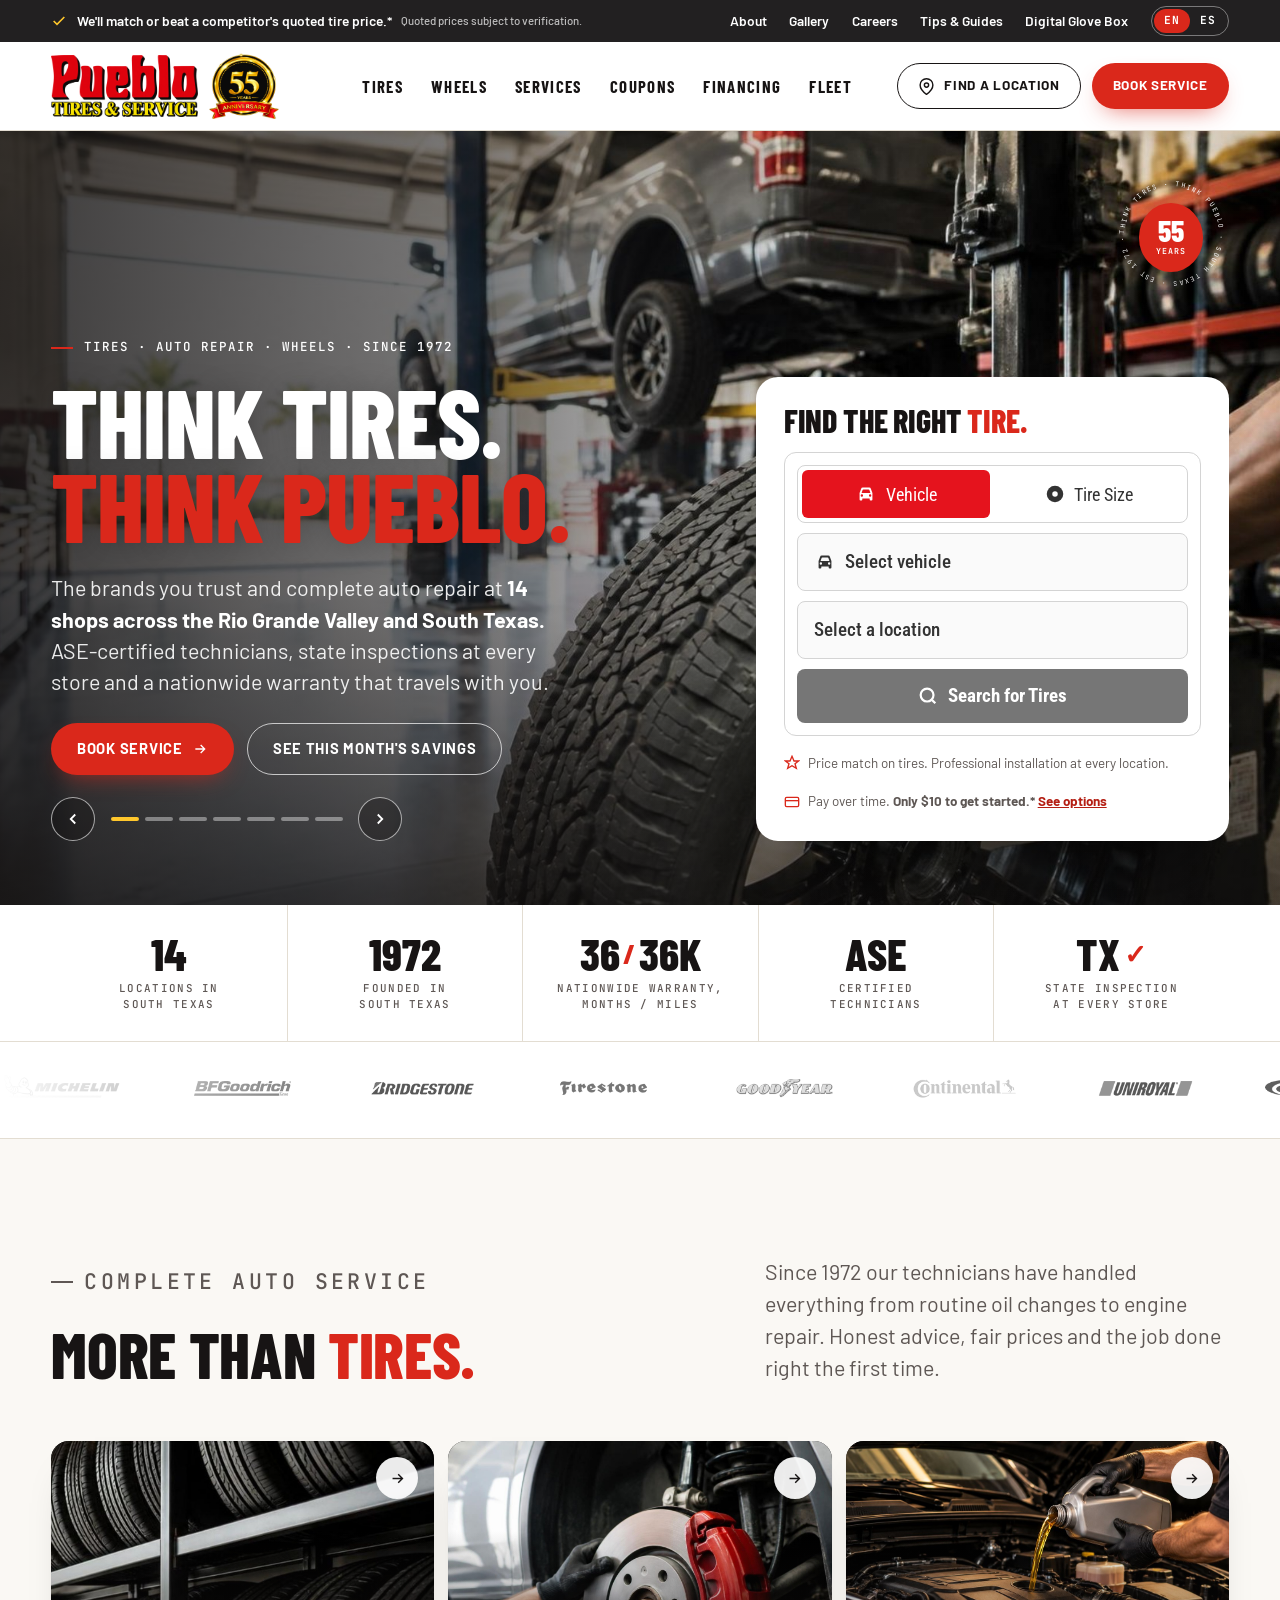
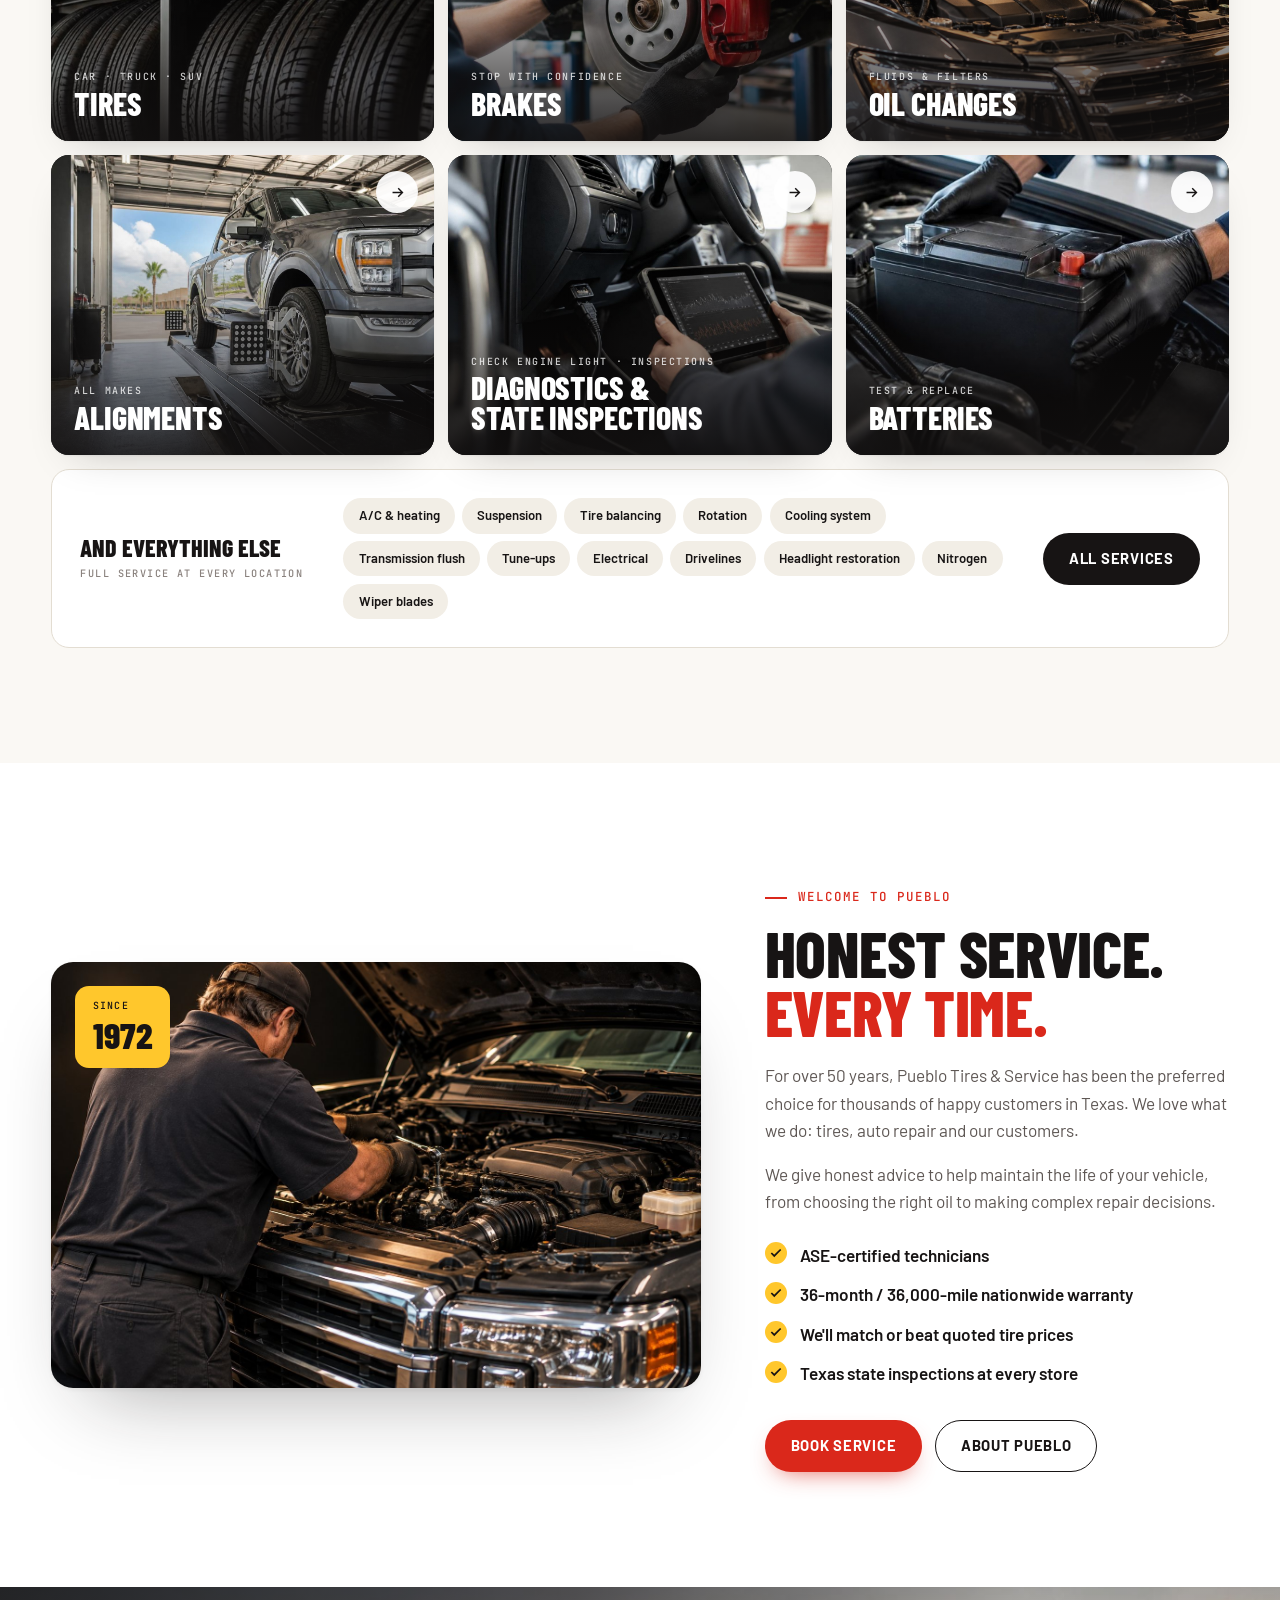
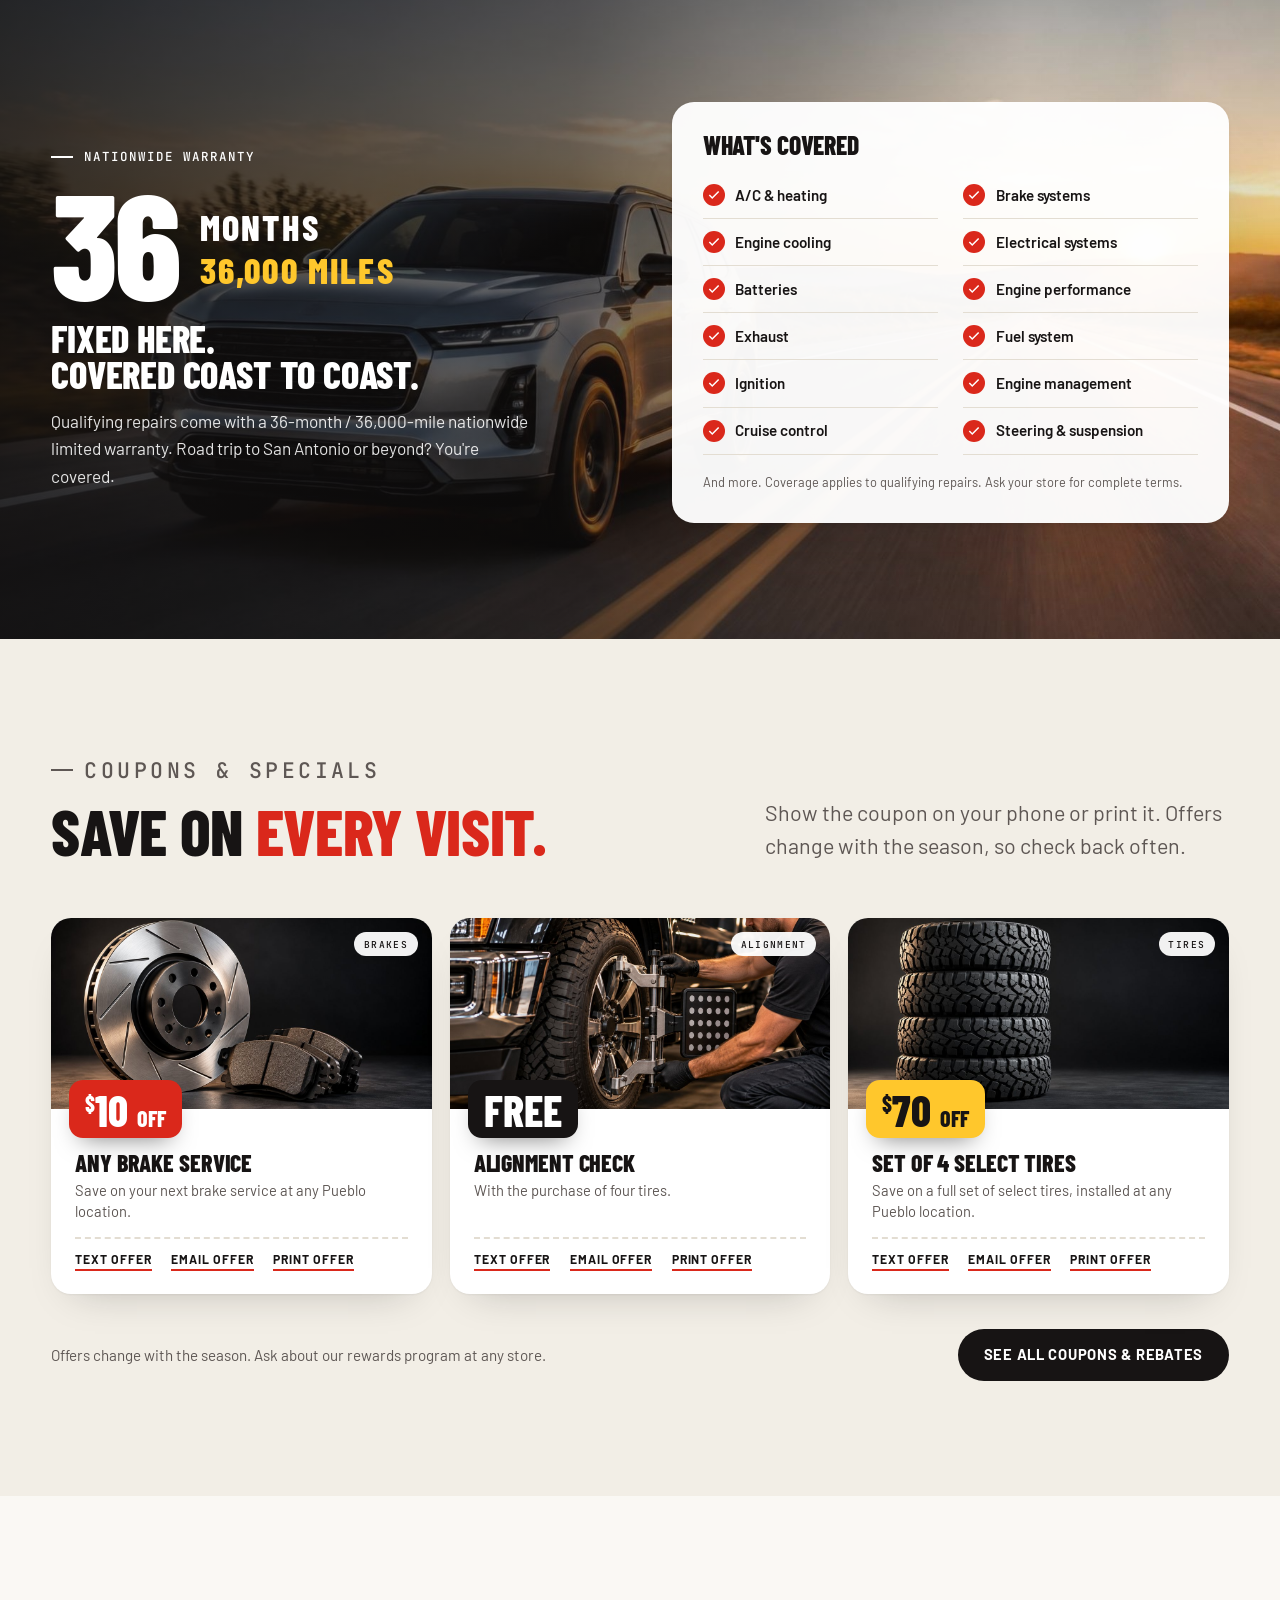
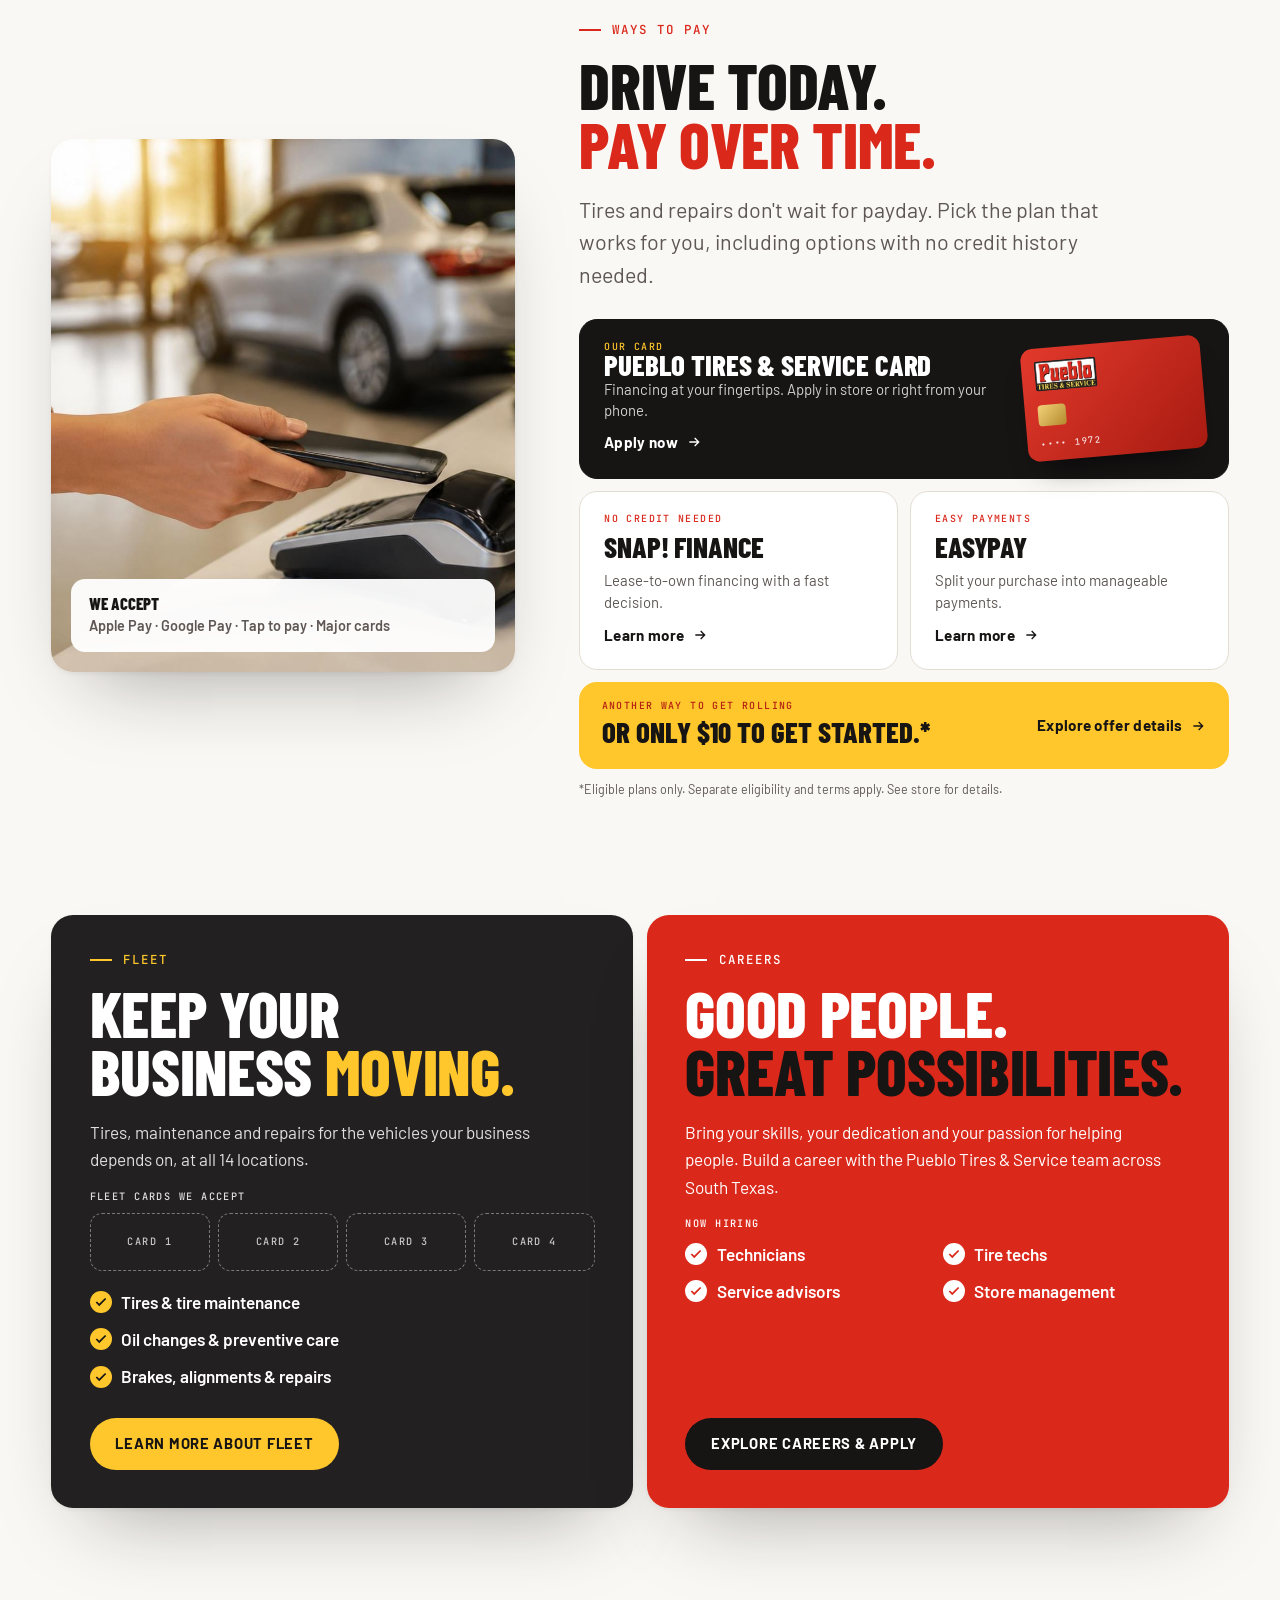
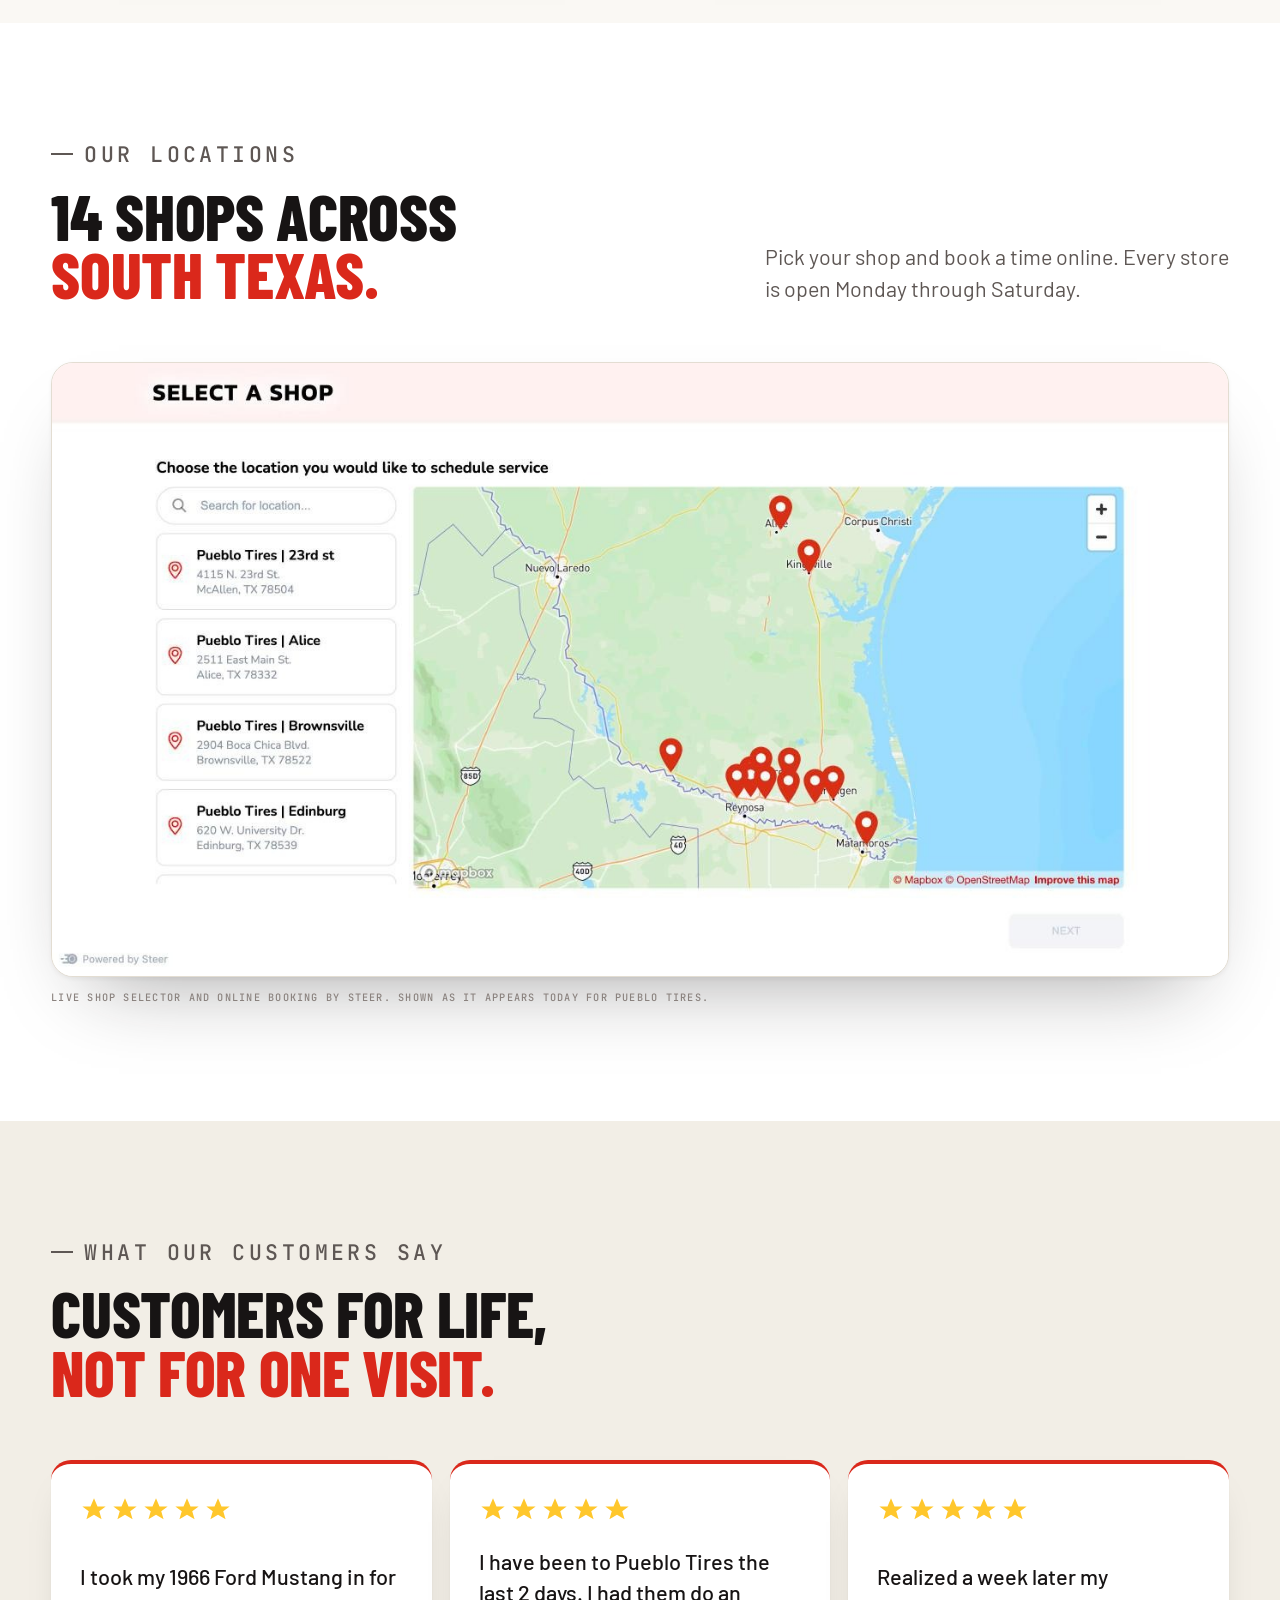
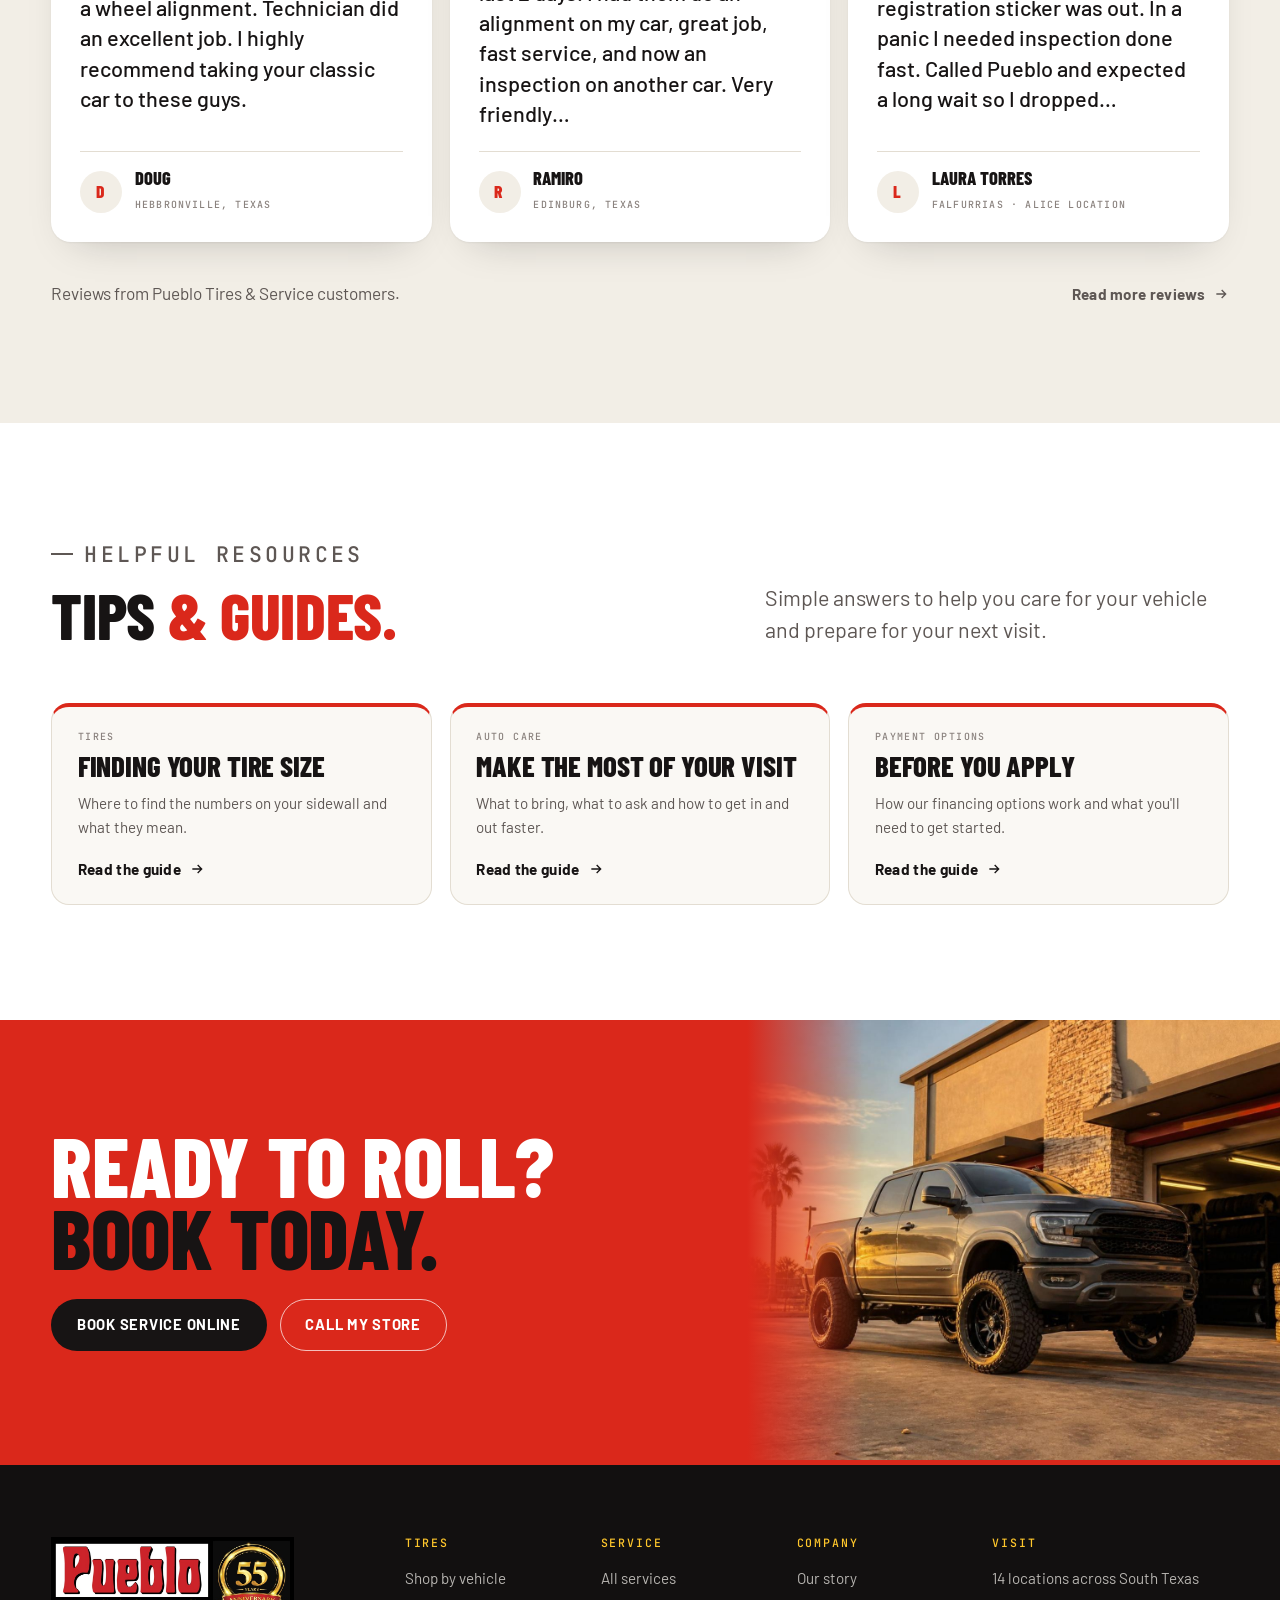
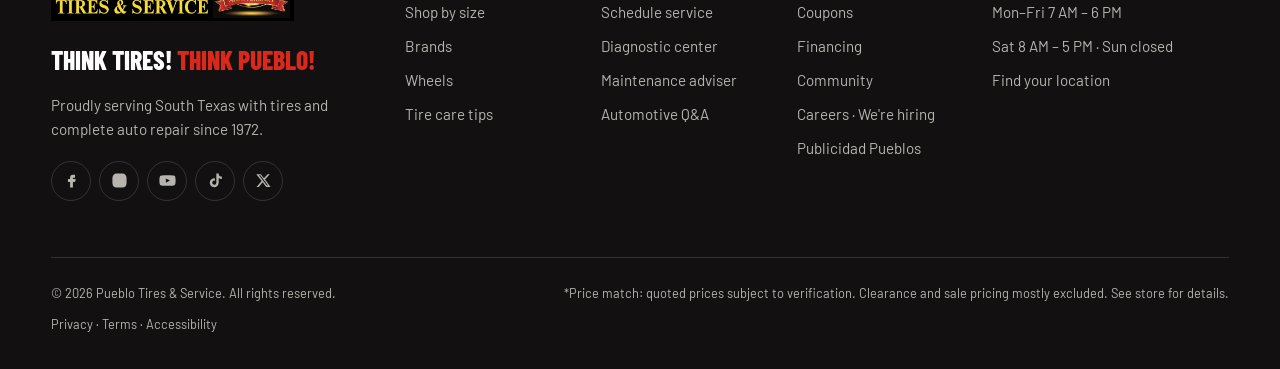
==== index.html @ 6bbcf7ca "Add Pueblo Tires homepage as index.html for GitHub Pages Co-Authored-By: Claude Sonnet 5.5 <noreply@" ====
<!doctype html>
<html lang="en">
<head>
<meta charset="utf-8">
<title>Pueblo Tires &amp; Service — Homepage Concept</title>
<meta name="viewport" content="width=device-width, initial-scale=1">
</head>
<body>


<link rel="preconnect" href="https://fonts.googleapis.com">
<link rel="stylesheet" href="https://fonts.googleapis.com/css2?family=Barlow:wght@400;500;600;700&amp;family=Barlow+Condensed:wght@500;600;700;800&amp;family=JetBrains+Mono:wght@400;500&amp;family=Roboto+Condensed:wght@400;700&amp;display=swap">
<style>
:root{
  --red:#DA281B;          
  --red-deep:#B41E13;
  --red-tint:#FCECEA;
  --yellow:#FFC72C;       
  --yellow-tint:#FFF6DA;
  --char:#222021;         
  --black:#121010;
  --page:#FAF8F4;         
  --sand:#F2EEE6;
  --sand-2:#E7E1D5;
  --paper:#FFFFFF;
  --ink:#171414;
  --ink-2:#5E5754;
  --ink-3:#8A827E;
  --rule:#E3DDD2;
  --rule-dark:rgba(255,255,255,.14);
  --on-dark:#F7F4EF;
  --on-dark-2:rgba(247,244,239,.72);
  --shadow:0 1px 2px rgba(23,20,20,.05),0 18px 40px -24px rgba(23,20,20,.28);
  --shadow-lg:0 2px 4px rgba(23,20,20,.05),0 40px 80px -40px rgba(23,20,20,.4);

  --f-display:"Barlow Condensed","Arial Narrow","Helvetica Neue",Arial,sans-serif;
  --f-body:"Barlow","Helvetica Neue",Arial,sans-serif;
  --f-mono:"JetBrains Mono",ui-monospace,"SF Mono",Menlo,monospace;

  --gutter:clamp(16px,4vw,56px);
  --max:1360px;
  --radius:18px;
  --s-1:clamp(.72rem,.7rem + .1vw,.78rem);
  --s0:clamp(1rem,.97rem + .15vw,1.075rem);
  --s1:clamp(1.12rem,1.04rem + .38vw,1.36rem);
  --s2:clamp(1.7rem,1.35rem + 1.3vw,2.6rem);
  --s3:clamp(2.4rem,1.6rem + 3vw,4.4rem);
  --s4:clamp(3rem,1.6rem + 5.6vw,7.4rem);
  --ease:cubic-bezier(.2,.7,.2,1);
  color-scheme:light;
}
*,*::before,*::after{box-sizing:border-box}
html{scroll-behavior:smooth;-webkit-text-size-adjust:100%}
body{margin:0;background:var(--page);color:var(--ink);font-family:var(--f-body);font-size:var(--s0);line-height:1.6;-webkit-font-smoothing:antialiased;overflow-x:hidden}
img{max-width:100%;display:block}
a{color:inherit}
button{font:inherit}
h1,h2,h3,h4{font-family:var(--f-display);font-weight:800;line-height:.92;letter-spacing:-.005em;text-transform:uppercase;margin:0;text-wrap:balance}
p{margin:0}
.wrap{max-width:var(--max);margin-inline:auto;padding-inline:var(--gutter)}
:focus-visible{outline:2px solid var(--red);outline-offset:3px}
.num{font-variant-numeric:tabular-nums lining-nums}
[hidden]{display:none!important}
.sr{position:absolute;width:1px;height:1px;overflow:hidden;clip:rect(0 0 0 0);white-space:nowrap}


.tag{font:500 var(--s-1)/1 var(--f-mono);letter-spacing:.16em;text-transform:uppercase;color:var(--red);display:inline-flex;align-items:center;gap:.7rem}
.tag::before{content:"";width:22px;height:2px;background:currentColor}
.on-dark .tag{color:#fff}


.btn{display:inline-flex;align-items:center;justify-content:center;gap:.6rem;min-height:52px;padding:0 1.55rem;border-radius:999px;font:700 .92rem/1 var(--f-body);letter-spacing:.05em;text-transform:uppercase;text-decoration:none;border:1.5px solid transparent;cursor:pointer;transition:background .2s,color .2s,border-color .2s,transform .2s var(--ease),box-shadow .2s}
.btn svg{width:16px;height:16px;flex:none;transition:transform .25s var(--ease)}
.btn:hover svg{transform:translateX(3px)}
.btn-red{background:var(--red);color:#fff;box-shadow:0 10px 24px -12px rgba(218,40,27,.8)}
.btn-red:hover{background:var(--red-deep)}
.btn-ink{background:var(--ink);color:#fff}
.btn-ink:hover{background:var(--red)}
.btn-white{background:#fff;color:var(--ink)}
.btn-white:hover{background:var(--yellow)}
.btn-ghost{border-color:rgba(255,255,255,.7);color:#fff}
.btn-ghost:hover{background:#fff;color:var(--ink)}
.btn-line{border-color:var(--ink);color:var(--ink)}
.btn-line:hover{background:var(--ink);color:#fff}
.btn-yellow{background:var(--yellow);color:var(--ink)}
.btn-yellow:hover{background:var(--ink);color:#fff}
.arrow{font-weight:700;text-decoration:none;display:inline-flex;gap:.5rem;align-items:center;font-size:.95rem;letter-spacing:.02em}
.arrow svg{width:16px;height:16px;transition:transform .25s var(--ease)}
.arrow:hover svg{transform:translateX(4px)}


.concept{background:var(--black);color:rgba(255,255,255,.6);font:500 .66rem/1.3 var(--f-mono);letter-spacing:.14em;text-transform:uppercase;text-align:center;padding:.5rem 1rem}


.util{background:var(--char);color:#fff;font-size:.86rem}
.util .wrap{display:flex;align-items:center;gap:1.5rem;min-height:42px}
.util .promise{display:flex;align-items:center;gap:.6rem;font-weight:600}
.util .promise svg{width:16px;height:16px;flex:none;color:var(--yellow)}
.util .promise small{opacity:.7;font-weight:500}
.util .right{margin-left:auto;display:flex;align-items:center;gap:1.4rem}
.util a{text-decoration:none;font-weight:600}
.util a:hover{color:var(--yellow)}
.lang{display:inline-flex;border:1px solid rgba(255,255,255,.4);border-radius:999px;padding:2px}
.lang button{background:none;border:0;color:#fff;font:700 .7rem/1 var(--f-mono);letter-spacing:.1em;padding:.4rem .62rem;border-radius:999px;cursor:pointer}
.lang button[aria-pressed="true"]{background:var(--red);color:#fff}


.hdr{position:sticky;top:0;z-index:40;background:rgba(255,255,255,.94);backdrop-filter:saturate(1.6) blur(14px);-webkit-backdrop-filter:saturate(1.6) blur(14px);border-bottom:1px solid var(--rule)}
.hdr .wrap{display:flex;align-items:center;gap:2rem;height:88px}
.hdr .logo{display:block;flex:none}
.hdr .logo img{height:60px;width:auto}
.nav{display:flex;gap:.15rem;margin-left:auto;align-items:center}
.nav>a,.dd>a{display:block;text-decoration:none;font:700 1.05rem/1 var(--f-display);letter-spacing:.08em;text-transform:uppercase;padding:.85rem .8rem;color:var(--ink);border-radius:8px}
.nav>a:hover,.dd>a:hover{color:var(--red)}
.dd{position:relative}
.dd-menu{position:absolute;top:100%;left:0;padding-top:.6rem;display:none;min-width:16rem;z-index:5}
.dd-menu::before{content:"";position:absolute;inset:.6rem 0 0;background:#fff;border:1px solid var(--rule);border-radius:14px;box-shadow:var(--shadow-lg)}
.dd:hover .dd-menu,.dd:focus-within .dd-menu{display:grid}
.dd-menu a{position:relative;text-decoration:none;padding:.7rem 1.1rem;font-size:.95rem;color:var(--ink-2)}
.dd-menu a:first-child{margin-top:.5rem}.dd-menu a:last-child{margin-bottom:.5rem}
.dd-menu a:hover{color:var(--red);background:var(--sand)}
.hdr-cta{display:flex;align-items:center;gap:.7rem}
.hdr-cta .btn{min-height:46px;padding:0 1.25rem;font-size:.84rem}
.menu-btn{display:none;background:none;border:0;color:var(--ink);padding:.5rem;cursor:pointer}
.menu-btn svg{width:28px;height:28px}
.drawer{display:none}


footer.site{background:var(--black);color:var(--on-dark-2);font-size:.95rem;border-top:5px solid var(--red)}
footer.site .top{display:grid;grid-template-columns:4fr 2fr 2fr 2fr 3fr;gap:2.4rem;padding-block:4.5rem 3.5rem}
footer.site .brand img{height:84px;width:auto}
footer.site .brand p{margin-top:1.3rem;max-width:32ch}
footer.site .brand .slogan{font:800 1.6rem/1 var(--f-display);text-transform:uppercase;color:#fff;margin-top:1.6rem;max-width:none}
footer.site .brand .slogan span{color:var(--red)}
footer.site h4{margin:0 0 1.1rem;font:500 .72rem/1 var(--f-mono);letter-spacing:.16em;text-transform:uppercase;color:var(--yellow)}
footer.site ul{list-style:none;margin:0;padding:0;display:grid;gap:.6rem}
footer.site a{text-decoration:none}
footer.site a:hover{color:#fff}
footer.site .social{display:flex;flex-wrap:wrap;gap:.5rem;margin-top:1.2rem}
footer.site .social a{width:40px;height:40px;border-radius:50%;display:grid;place-items:center;border:1px solid var(--rule-dark)}
footer.site .social a:hover{background:var(--red);border-color:var(--red)}
footer.site .social svg{width:17px;height:17px;fill:currentColor}
footer.site .legal{border-top:1px solid var(--rule-dark);padding-block:1.6rem 2.2rem;display:flex;flex-wrap:wrap;gap:.6rem 2rem;justify-content:space-between;font-size:.8rem}


.mbar{display:none}

@media (max-width:1180px){
  .nav,.hdr-cta .hide-md{display:none}
  .menu-btn{display:block}
  .hdr-cta{margin-left:auto}
  .drawer{position:fixed;inset:0;background:#fff;color:var(--ink);z-index:60;padding:16px var(--gutter) 28px;flex-direction:column;gap:1.4rem;overflow-y:auto}
  .drawer.open{display:flex}
  .drawer .bar{display:flex;justify-content:space-between;align-items:center;min-height:64px}
  .drawer .bar img{height:50px;width:auto}
  .drawer nav{display:grid;gap:.2rem}
  .drawer nav a{font:800 2.1rem/1.15 var(--f-display);text-transform:uppercase;text-decoration:none;padding:.3rem 0;border-bottom:1px solid var(--rule)}
  .drawer .acts{display:grid;gap:.7rem;margin-top:auto}
  footer.site .top{grid-template-columns:1fr 1fr 1fr}
  footer.site .brand{grid-column:1/-1}
}
@media (max-width:760px){
  .util .promise small,.util .hide-sm{display:none}
  .util .wrap{gap:.8rem;font-size:.8rem}
  .hdr .wrap{height:72px;gap:1rem}
  .hdr .logo img{height:48px}
  .hdr-cta .btn{display:none}
  footer.site .top{grid-template-columns:1fr 1fr;gap:2rem}
  footer.site{padding-bottom:80px}
  .mbar{display:grid;grid-template-columns:repeat(3,1fr);position:fixed;left:0;right:0;bottom:0;z-index:50;background:rgba(255,255,255,.96);backdrop-filter:blur(12px);-webkit-backdrop-filter:blur(12px);border-top:1px solid var(--rule);padding:8px 10px calc(8px + env(safe-area-inset-bottom));gap:8px;box-shadow:0 -10px 30px -20px rgba(0,0,0,.4)}
  .mbar a{display:grid;justify-items:center;gap:3px;text-decoration:none;font:700 .72rem/1 var(--f-body);letter-spacing:.06em;text-transform:uppercase;padding:9px 4px;border-radius:12px;color:var(--ink)}
  .mbar a svg{width:20px;height:20px}
  .mbar a.primary{background:var(--red);color:#fff}
}
@media (prefers-reduced-motion:reduce){*{animation:none!important;transition:none!important;scroll-behavior:auto!important}}
.ph{display:block;width:100%;height:100%;object-fit:cover}


.h-hero{position:relative;isolation:isolate;overflow:hidden;background:var(--char);color:#fff}
.h-hero>.ph{position:absolute;inset:0;z-index:-2;object-position:60% 50%;animation:settle 2.6s var(--ease) both}
@keyframes settle{from{transform:scale(1.06)}to{transform:scale(1)}}
.h-hero::before{content:"";position:absolute;inset:0;z-index:-1;background:linear-gradient(90deg,rgba(18,16,16,.82) 0%,rgba(18,16,16,.55) 38%,rgba(18,16,16,.05) 68%),linear-gradient(0deg,rgba(18,16,16,.55) 0%,rgba(18,16,16,0) 40%)}
.h-hero .wrap{display:grid;grid-template-columns:minmax(0,1.15fr) minmax(0,.85fr);gap:clamp(32px,5vw,80px);align-items:end;padding-block:clamp(88px,10vw,150px) clamp(48px,5vw,72px);min-height:min(86vh,820px)}
.h-hero .copy{display:grid;gap:1.6rem;align-content:end}
.h-hero h1{font-size:var(--s4);line-height:.86;letter-spacing:-.01em;text-shadow:0 2px 30px rgba(0,0,0,.25)}
.h-hero h1 .r{color:var(--red);display:block}
.h-hero .lede{max-width:44ch;font-size:var(--s1);line-height:1.45;color:rgba(255,255,255,.9)}
.h-hero .lede b{color:#fff;font-weight:700}
.h-hero .ctas{display:flex;flex-wrap:wrap;gap:.8rem}
.h-hero .tag{color:#fff}
.h-hero .tag::before{background:var(--red)}


.seal{position:absolute;right:var(--gutter);top:clamp(24px,3.5vw,48px);width:clamp(104px,9vw,140px);aspect-ratio:1;z-index:1}
.seal svg{width:100%;height:100%;animation:spin 40s linear infinite}
@keyframes spin{to{transform:rotate(360deg)}}
.seal .core{position:absolute;inset:22%;border-radius:50%;background:var(--red);display:grid;place-items:center;text-align:center;color:#fff;box-shadow:0 10px 30px -8px rgba(0,0,0,.5)}
.seal .core b{font:800 clamp(1.7rem,2.3vw,2.3rem)/.8 var(--f-display);display:block}
.seal .core small{font:600 .52rem/1 var(--f-mono);letter-spacing:.14em;text-transform:uppercase;display:block;margin-top:.3rem}


.finder{background:#fff;color:var(--ink);border-radius:22px;padding:clamp(20px,2.2vw,30px);display:grid;gap:1.05rem;box-shadow:0 40px 80px -30px rgba(0,0,0,.55)}
.finder h2{font-size:clamp(1.6rem,1.2rem + 1vw,2.2rem);line-height:.95}
.finder h2 span{color:var(--red)}
.tabs{display:grid;grid-template-columns:1fr 1fr;background:var(--sand);border-radius:999px;padding:4px}
.tabs button{background:none;border:0;color:var(--ink-2);font:700 .78rem/1 var(--f-body);letter-spacing:.06em;text-transform:uppercase;padding:.8rem .5rem;border-radius:999px;cursor:pointer}
.tabs button[aria-selected="true"]{background:var(--ink);color:#fff}
.fgrid{display:grid;grid-template-columns:1fr 1fr;gap:.6rem}
.fgrid.three{grid-template-columns:1fr 1fr 1fr}
.sel{display:grid;gap:.35rem;min-width:0}
.sel span{font:500 .62rem/1 var(--f-mono);letter-spacing:.14em;text-transform:uppercase;color:var(--ink-3)}
.sel select,.sel input{appearance:none;-webkit-appearance:none;width:100%;min-width:0;height:50px;border-radius:12px;border:1.5px solid var(--rule);background:#fff url("data:image/svg+xml,%3Csvg xmlns='http://www.w3.org/2000/svg' viewBox='0 0 12 8'%3E%3Cpath d='M1 1l5 5 5-5' fill='none' stroke='%23171414' stroke-opacity='.6' stroke-width='1.6'/%3E%3C/svg%3E") right 14px center/11px no-repeat;color:var(--ink);font:500 1rem var(--f-body);padding:0 34px 0 14px}
.sel input{background-image:none;padding-right:14px}
.sel select:focus,.sel input:focus{outline:none;border-color:var(--red)}
.sel select:disabled{opacity:.5;background-color:var(--sand)}
.finder .go{width:100%}
.finder .note{font-size:.84rem;color:var(--ink-2);display:flex;gap:.5rem;align-items:flex-start}
.finder .note svg{width:16px;height:16px;flex:none;margin-top:.15rem;color:var(--red)}
.finder .out{border-left:3px solid var(--red);padding:.55rem .9rem;font-size:.9rem;background:var(--red-tint);border-radius:0 8px 8px 0}
.sizehint{font:500 .78rem/1.4 var(--f-mono);color:var(--ink-2)}
.sizehint b{color:var(--ink)}


.proof{background:#fff;border-bottom:1px solid var(--rule)}
.proof dl{margin:0;display:grid;grid-template-columns:repeat(5,1fr)}
.proof dl>div{padding:1.8rem 1.4rem;border-left:1px solid var(--rule);display:grid;gap:.45rem;align-content:start;min-width:0}
.proof dl>div:first-child{border-left:0;padding-left:0}
.proof dd{order:1;margin:0;font:800 clamp(2rem,1.5rem + 1.6vw,3.1rem)/.9 var(--f-display);text-transform:uppercase;color:var(--ink)}
.proof dd small{font-size:.5em;color:var(--red);margin-left:.15em;vertical-align:.55em}
.proof dt{order:2;font:500 .68rem/1.45 var(--f-mono);letter-spacing:.12em;text-transform:uppercase;color:var(--ink-2)}


.brands{background:#fff;padding-block:1.8rem;overflow:hidden;position:relative;border-bottom:1px solid var(--rule)}
.brands::before,.brands::after{content:"";position:absolute;top:0;bottom:0;width:120px;z-index:1;pointer-events:none}
.brands::before{left:0;background:linear-gradient(90deg,#fff,rgba(255,255,255,0))}
.brands::after{right:0;background:linear-gradient(-90deg,#fff,rgba(255,255,255,0))}
.brands .row{display:flex;align-items:center;gap:1.2rem 3rem}
.brands .label{flex:none;font:500 .68rem/1.4 var(--f-mono);letter-spacing:.16em;text-transform:uppercase;color:var(--ink-2);padding-left:var(--gutter);position:relative;z-index:2;background:#fff;padding-right:1.5rem}
.marquee{display:flex;gap:3.6rem;width:max-content;animation:roll 40s linear infinite;align-items:center}
.brands:hover .marquee{animation-play-state:paused}
@keyframes roll{to{transform:translateX(-50%)}}
.marquee img{height:40px;width:auto;filter:grayscale(1);opacity:.75;transition:filter .3s,opacity .3s}
.marquee img:hover{filter:none;opacity:1}


.sec{padding-block:clamp(80px,9vw,140px)}
.white{background:#fff}
.sand{background:var(--sand)}
.shead{display:grid;grid-template-columns:minmax(0,7fr) minmax(0,5fr);gap:1rem 4rem;align-items:end;margin-bottom:clamp(36px,4.5vw,64px)}
.shead .tag{grid-column:1;grid-row:1}
.shead h2{grid-column:1;grid-row:2;font-size:var(--s3)}
.shead h2 em{font-style:normal;color:var(--red)}
.shead p{grid-column:2;grid-row:1/3;align-self:end;font-size:var(--s1);line-height:1.5;color:var(--ink-2);max-width:44ch}


.svc{display:grid;grid-template-columns:repeat(3,1fr);grid-auto-rows:300px;gap:14px}
.card{position:relative;display:flex;flex-direction:column;justify-content:flex-end;border-radius:var(--radius);overflow:hidden;text-decoration:none;color:#fff;isolation:isolate;background:var(--char);box-shadow:var(--shadow)}
.card>.ph{position:absolute;inset:0;z-index:-2;transition:transform 1.1s var(--ease)}
.card::before{content:"";position:absolute;inset:0;z-index:-1;background:linear-gradient(0deg,rgba(18,16,16,.88) 0%,rgba(18,16,16,.35) 42%,rgba(18,16,16,0) 70%)}
.card:hover>.ph{transform:scale(1.06)}
.card .in{padding:clamp(18px,1.8vw,26px);display:grid;gap:.4rem}
.card .k{font:500 .62rem/1 var(--f-mono);letter-spacing:.16em;text-transform:uppercase;color:rgba(255,255,255,.8)}
.card h3{font-size:clamp(1.6rem,1.2rem + 1vw,2.3rem)}
.card p{color:rgba(255,255,255,.86);max-width:42ch;font-size:.95rem;line-height:1.45}
.card .go{position:absolute;top:16px;right:16px;width:42px;height:42px;border-radius:50%;background:rgba(255,255,255,.92);color:var(--ink);display:grid;place-items:center;transition:background .25s,color .25s,transform .25s var(--ease)}
.card .go svg{width:17px;height:17px}
.card:hover .go{background:var(--red);color:#fff;transform:rotate(-45deg)}
.c-big{grid-column:span 2;grid-row:span 2}
.c-wide{grid-column:span 2}
.svc-more{margin-top:14px;background:#fff;border:1px solid var(--rule);border-radius:var(--radius);padding:clamp(20px,2.2vw,30px);display:flex;align-items:center;justify-content:space-between;gap:1.5rem 2.5rem;flex-wrap:wrap}
.svc-more .lab{font:800 1.5rem/1 var(--f-display);text-transform:uppercase}
.svc-more .lab span{display:block;font:500 .64rem/1.4 var(--f-mono);letter-spacing:.14em;color:var(--ink-3);margin-top:.4rem}
.svc-more ul{list-style:none;margin:0;padding:0;display:flex;flex-wrap:wrap;gap:.45rem;flex:1}
.svc-more li{font:600 .82rem/1 var(--f-body);padding:.7rem .95rem;border-radius:999px;background:var(--sand);color:var(--ink)}


.story .grid{display:grid;grid-template-columns:minmax(0,7fr) minmax(0,5fr);gap:clamp(32px,5vw,88px);align-items:center}
.story .pics{position:relative;padding-bottom:clamp(40px,6vw,90px)}
.story .pics .main{border-radius:22px;overflow:hidden;aspect-ratio:16/10.5;box-shadow:var(--shadow-lg)}
.story .pics .inset{position:absolute;right:clamp(-40px,-2vw,-12px);bottom:0;width:44%;aspect-ratio:4/3;border-radius:18px;overflow:hidden;border:6px solid #fff;box-shadow:var(--shadow-lg)}
.story .pics .badge{position:absolute;left:24px;top:24px;background:#fff;border-radius:14px;padding:.9rem 1.1rem;box-shadow:var(--shadow);display:grid;gap:.15rem}
.story .pics .badge b{font:800 2rem/1 var(--f-display);color:var(--red)}
.story .pics .badge span{font:500 .62rem/1.3 var(--f-mono);letter-spacing:.12em;text-transform:uppercase;color:var(--ink-2)}
.story h2{font-size:var(--s3);margin-block:1.1rem 1.3rem}
.story h2 em{font-style:normal;color:var(--red)}
.story .body{color:var(--ink-2);display:grid;gap:1rem;max-width:52ch}
.checks{list-style:none;margin:1.6rem 0 2rem;padding:0;display:grid;gap:.75rem}
.checks li{display:flex;gap:.8rem;align-items:flex-start;font-weight:600}
.checks li svg{flex:none;width:22px;height:22px;padding:4px;border-radius:50%;background:var(--red);color:#fff;margin-top:.05rem}


.shz{background:var(--yellow);color:var(--ink);position:relative;overflow:hidden}
.shz .grid{display:grid;grid-template-columns:minmax(0,6fr) minmax(0,6fr);align-items:stretch;min-height:620px}
.shz .copy{padding:clamp(64px,8vw,120px) clamp(24px,4vw,64px) clamp(64px,8vw,120px) max(var(--gutter),calc((100vw - var(--max))/2 + var(--gutter)));display:grid;gap:1.3rem;align-content:center}
.shz .tag{color:var(--ink)}
.shz .word{font:800 clamp(3.4rem,1.2rem + 6.4vw,8.2rem)/.8 var(--f-display);text-transform:uppercase;letter-spacing:-.02em}
.shz .word span{color:var(--red)}
.shz .acro{display:flex;flex-wrap:wrap;gap:.25rem .8rem;font:700 clamp(1rem,.9rem + .5vw,1.4rem)/1.2 var(--f-display);text-transform:uppercase}
.shz .acro b{color:var(--red);font-weight:800}
.perks{display:grid;grid-template-columns:1fr 1fr;gap:10px;margin-top:.6rem}
.perk{background:rgba(255,255,255,.72);border-radius:14px;padding:1rem 1.1rem;display:grid;gap:.2rem}
.perk b{font:800 1.7rem/1 var(--f-display);text-transform:uppercase;color:var(--red)}
.perk span{font-weight:600;font-size:.92rem}
.shz small{font-size:.82rem;color:rgba(23,20,20,.72)}
.shz .photo{position:relative}
.shz .photo .ph{position:absolute;inset:0}
.shz .photo::after{content:"";position:absolute;inset:0;background:linear-gradient(90deg,var(--yellow) 0%,rgba(255,199,44,0) 18%)}


.war{position:relative;isolation:isolate;overflow:hidden;color:#fff}
.war>.ph{position:absolute;inset:0;z-index:-2;object-position:50% 55%}
.war::before{content:"";position:absolute;inset:0;z-index:-1;background:linear-gradient(90deg,rgba(18,16,16,.86) 0%,rgba(18,16,16,.6) 45%,rgba(18,16,16,.1) 80%)}
.war .grid{display:grid;grid-template-columns:minmax(0,6fr) minmax(0,6fr);gap:clamp(32px,5vw,96px);align-items:center}
.war .big{font:800 clamp(5rem,3rem + 8vw,11.5rem)/.78 var(--f-display);letter-spacing:-.03em;margin:1.1rem 0 1.3rem;display:flex;align-items:flex-end;gap:.15em;color:#fff}
.war .big small{font-size:.24em;line-height:1;letter-spacing:.06em;text-transform:uppercase;color:rgba(255,255,255,.85);padding-bottom:.35em;display:grid;gap:.2em}
.war .big small b{color:var(--yellow);font-weight:800}
.war .big small span{color:#fff}
.war h2{font-size:var(--s2)}
.war p{color:rgba(255,255,255,.88);max-width:48ch;margin-top:1rem}
.cov{background:rgba(255,255,255,.96);color:var(--ink);border-radius:22px;padding:clamp(22px,2.4vw,34px);box-shadow:var(--shadow-lg)}
.cov h3{font-size:1.6rem;margin-bottom:1rem}
.cov ul{list-style:none;margin:0;padding:0;display:grid;grid-template-columns:1fr 1fr;gap:0 1.6rem}
.cov li{display:flex;gap:.65rem;align-items:center;padding:.72rem 0;border-bottom:1px solid var(--rule);font-size:.95rem;font-weight:600}
.cov li svg{width:16px;height:16px;flex:none;color:var(--red)}
.cov .fine{margin-top:1.1rem;font-size:.8rem;color:var(--ink-2)}


.coupons{display:grid;grid-template-columns:repeat(3,1fr);gap:18px}
.cp{position:relative;background:#fff;border-radius:20px;display:grid;grid-template-rows:auto 1fr;box-shadow:var(--shadow);transition:transform .35s var(--ease),box-shadow .35s}
.cp:hover{transform:translateY(-5px);box-shadow:var(--shadow-lg)}
.cp .pic{aspect-ratio:16/8;position:relative}
.cp .pic .clip{position:absolute;inset:0;overflow:hidden;border-radius:20px 20px 0 0}
.cp .pic .ph{transition:transform 1s var(--ease)}
.cp:hover .pic .ph{transform:scale(1.05)}
.cp .stamp{position:absolute;left:18px;bottom:0;transform:translateY(50%);background:var(--red);color:#fff;border-radius:14px;padding:.7rem 1rem .6rem;box-shadow:0 12px 24px -12px rgba(0,0,0,.5);z-index:1}
.cp .stamp b{display:block;font:800 clamp(2.1rem,1.7rem + 1.3vw,2.9rem)/.85 var(--f-display);text-transform:uppercase}
.cp .stamp b sup{font-size:.5em;vertical-align:.7em}
.cp .stamp b span{font-size:.5em}
.cp.y .stamp{background:var(--yellow);color:var(--ink)}
.cp.k .stamp{background:var(--ink)}
.cp .code{position:absolute;top:14px;right:14px;font:500 .6rem/1 var(--f-mono);letter-spacing:.14em;text-transform:uppercase;background:rgba(255,255,255,.94);color:var(--ink);padding:.45rem .6rem;border-radius:999px;z-index:1}
.cp .body{padding:2.7rem 1.5rem 1.4rem;display:grid;gap:.9rem;align-content:space-between}
.cp h3{font-size:1.5rem;margin-bottom:.35rem}
.cp .body p{color:var(--ink-2);font-size:.92rem;line-height:1.45}
.cp .acts{display:flex;gap:1.2rem;flex-wrap:wrap;padding-top:.9rem;border-top:2px dashed var(--rule)}
.cp .acts a{font:700 .76rem/1 var(--f-body);letter-spacing:.08em;text-transform:uppercase;text-decoration:none;color:var(--ink);border-bottom:2px solid var(--red);padding-bottom:4px}
.rebates{margin-top:18px;background:#fff;border-radius:20px;display:grid;grid-template-columns:minmax(0,3fr) minmax(0,9fr);overflow:hidden;box-shadow:var(--shadow)}
.rebates .lead{background:var(--red);color:#fff;padding:clamp(22px,2.4vw,32px);display:grid;gap:.8rem;align-content:space-between}
.rebates .lead h3{font-size:clamp(1.9rem,1.4rem + 1vw,2.6rem)}
.rebates .lead p{font-size:.9rem;color:rgba(255,255,255,.9)}
.rebates ul{list-style:none;margin:0;padding:0;display:grid;grid-template-columns:repeat(4,1fr)}
.rebates li{padding:1.2rem 1.3rem;border-left:1px solid var(--rule);border-bottom:1px solid var(--rule);display:grid;gap:.5rem;align-content:start}
.rebates li:nth-child(n+5){border-bottom:0}
.rebates li img{height:30px;width:auto;max-width:100%;object-fit:contain;object-position:left center}
.rebates li b{font:800 2.2rem/.9 var(--f-display);color:var(--ink)}
.rebates li b sup{font-size:.5em;vertical-align:.7em;color:var(--red)}
.rebates li small{font:500 .6rem/1.3 var(--f-mono);letter-spacing:.1em;text-transform:uppercase;color:var(--ink-3)}
.sav-foot{display:flex;flex-wrap:wrap;gap:1rem 2rem;align-items:center;justify-content:space-between;margin-top:2.2rem;color:var(--ink-2);font-size:.95rem}


.wt .grid{display:grid;grid-template-columns:minmax(0,5fr) minmax(0,7fr);gap:14px}
.wt .lead{background:var(--char);color:#fff;border-radius:var(--radius);padding:clamp(28px,3vw,44px);display:grid;gap:1.1rem;align-content:end;position:relative;overflow:hidden;isolation:isolate;min-height:540px}
.wt .lead .ph{position:absolute;inset:0;z-index:-2;opacity:.6}
.wt .lead::before{content:"";position:absolute;inset:0;z-index:-1;background:linear-gradient(0deg,rgba(18,16,16,.95) 15%,rgba(18,16,16,.2) 75%)}
.wt .lead .tag{color:#fff}
.wt .lead h2{font-size:var(--s3)}
.wt .lead p{color:rgba(255,255,255,.86);max-width:40ch}
.wt .tiles{display:grid;grid-template-columns:1fr 1fr;grid-template-rows:1fr 1fr;gap:14px}
.wt .tiles .card:first-child{grid-row:span 2}


.fin .grid{display:grid;grid-template-columns:minmax(0,5fr) minmax(0,7fr);gap:clamp(32px,5vw,88px);align-items:center}
.fin .pic{position:relative;border-radius:22px;overflow:hidden;aspect-ratio:4/4.6;box-shadow:var(--shadow-lg)}
.fin .pic .chip{position:absolute;left:20px;bottom:20px;right:20px;background:rgba(255,255,255,.95);border-radius:14px;padding:1rem 1.1rem;display:flex;flex-wrap:wrap;gap:.45rem;align-items:center}
.fin .pic .chip span{font:500 .64rem/1 var(--f-mono);letter-spacing:.1em;text-transform:uppercase;border:1px solid var(--rule);border-radius:999px;padding:.5rem .65rem;color:var(--ink)}
.fin .pic .chip b{font:800 1.05rem/1 var(--f-display);text-transform:uppercase;margin-right:.3rem}
.fin h2{font-size:var(--s3);margin-block:1.1rem 1.2rem}
.fin h2 em{font-style:normal;color:var(--red)}
.fin .intro{color:var(--ink-2);font-size:var(--s1);line-height:1.5;max-width:46ch;margin-bottom:1.8rem}
.plans{display:grid;grid-template-columns:1fr 1fr;gap:12px}
.plan{background:#fff;border:1px solid var(--rule);border-radius:18px;padding:1.4rem 1.5rem;display:grid;gap:.6rem;align-content:start;text-decoration:none;transition:border-color .25s,transform .3s var(--ease),box-shadow .3s}
.plan:hover{border-color:var(--ink);transform:translateY(-3px);box-shadow:var(--shadow)}
.plan .k{font:500 .62rem/1 var(--f-mono);letter-spacing:.14em;text-transform:uppercase;color:var(--red)}
.plan h3{font-size:1.8rem}
.plan p{color:var(--ink-2);font-size:.93rem;line-height:1.45}
.plan.card-plan{grid-column:1/-1;background:var(--ink);color:#fff;border-color:var(--ink);grid-template-columns:minmax(0,1fr) auto;align-items:center;gap:1.4rem}
.plan.card-plan p{color:rgba(255,255,255,.8)}
.plan.card-plan .k{color:var(--yellow)}
.cc{width:180px;aspect-ratio:1.586;border-radius:12px;background:linear-gradient(135deg,#e2392c,#a81b11);padding:13px;display:flex;flex-direction:column;justify-content:space-between;box-shadow:0 20px 30px -16px rgba(0,0,0,.7);transform:rotate(-5deg)}
.cc img{height:30px;width:auto;align-self:flex-start;border-radius:3px}
.cc i{font:500 .56rem/1 var(--f-mono);letter-spacing:.2em;color:rgba(255,255,255,.85);font-style:normal}
.cc .chipx{width:28px;height:21px;border-radius:4px;background:linear-gradient(135deg,#f3d27a,#b48a2c)}


.loc .grid{display:grid;grid-template-columns:minmax(0,5fr) minmax(0,7fr);gap:clamp(24px,4vw,56px);align-items:stretch}
.mapcard{background:var(--char);border-radius:22px;position:relative;overflow:hidden;min-height:580px;display:grid;box-shadow:var(--shadow-lg)}
.mapcard svg{width:100%;height:100%}
.mapcard .legend{position:absolute;left:22px;top:20px;font:500 .64rem/1.5 var(--f-mono);letter-spacing:.12em;text-transform:uppercase;color:var(--on-dark-2)}
.mapcard .legend b{color:#fff;font-weight:500}
.pin{cursor:pointer}
.pin circle.dot{fill:var(--red);stroke:#fff;stroke-width:2}
.pin circle.halo{fill:var(--red);opacity:.22}
.pin.on circle.dot{fill:var(--yellow)}
.pin.on circle.halo{fill:var(--yellow);opacity:.35}
.pin text{font:600 13px var(--f-body);fill:rgba(255,255,255,.9)}
.finderbar{display:flex;gap:.6rem;margin-bottom:1rem}
.finderbar input{flex:1 1 auto;min-width:0;height:54px;border-radius:999px;border:1.5px solid var(--rule);background:#fff;padding:0 1.3rem;font:500 1rem var(--f-body);color:var(--ink)}
.finderbar input:focus{outline:none;border-color:var(--ink)}
.chiprow{display:flex;flex-wrap:wrap;gap:.4rem;margin-bottom:1.2rem}
.chiprow button{font:600 .8rem/1 var(--f-body);background:#fff;border:1px solid var(--rule);color:var(--ink-2);padding:.62rem .9rem;border-radius:999px;cursor:pointer}
.chiprow button[aria-pressed="true"]{background:var(--ink);border-color:var(--ink);color:#fff}
.stores{list-style:none;margin:0;padding:0 4px 0 0;display:grid;grid-template-columns:1fr 1fr;gap:10px;max-height:470px;overflow:auto;scrollbar-width:thin}
.store{background:#fff;border:1.5px solid var(--rule);border-radius:16px;padding:1.05rem 1.2rem;display:grid;gap:.3rem;cursor:pointer;transition:border-color .2s,box-shadow .2s}
.store:hover,.store.on{border-color:var(--ink);box-shadow:var(--shadow)}
.store h3{font-size:1.45rem;display:flex;justify-content:space-between;gap:.6rem;align-items:baseline}
.store h3 small{font:500 .58rem/1 var(--f-mono);letter-spacing:.12em;color:var(--red);white-space:nowrap}
.store .addr{color:var(--ink-2);font-size:.92rem;line-height:1.4}
.store .row{display:flex;gap:1rem;flex-wrap:wrap;margin-top:.3rem;font-weight:700;font-size:.85rem}
.store .row a{text-decoration:none;border-bottom:2px solid var(--red);padding-bottom:2px}
.store .open{font:500 .62rem/1.3 var(--f-mono);letter-spacing:.08em;text-transform:uppercase;color:#2f7d32}
.hours{margin-top:1.2rem;display:flex;flex-wrap:wrap;gap:.5rem 1.6rem;font:500 .72rem/1.4 var(--f-mono);letter-spacing:.06em;text-transform:uppercase;color:var(--ink-2)}
.hours b{color:var(--ink);font-weight:500}


.rev .quotes{display:grid;grid-template-columns:repeat(3,1fr);gap:18px}
.q{margin:0;background:#fff;border-radius:20px;padding:2rem 1.8rem 1.6rem;display:grid;gap:1.4rem;align-content:space-between;box-shadow:var(--shadow);border-top:4px solid var(--red)}
.q blockquote{margin:0;font:500 clamp(1.15rem,1rem + .45vw,1.38rem)/1.4 var(--f-body);color:var(--ink)}
.q blockquote::before{content:none}
.q figcaption{display:flex;gap:.8rem;align-items:center;padding-top:1rem;border-top:1px solid var(--rule)}
.q .av{width:42px;height:42px;border-radius:50%;background:var(--sand);display:grid;place-items:center;font:800 1.1rem/1 var(--f-display);color:var(--red);flex:none}
.q figcaption b{display:block;font:800 1.15rem/1.1 var(--f-display);text-transform:uppercase}
.q figcaption span{font:500 .62rem/1.4 var(--f-mono);letter-spacing:.12em;text-transform:uppercase;color:var(--ink-3)}
.rev .foot{margin-top:2.4rem;display:flex;flex-wrap:wrap;gap:1rem 2rem;align-items:center;justify-content:space-between;color:var(--ink-2)}


.close{background:var(--red);color:#fff;position:relative;overflow:hidden;isolation:isolate}
.close .grid{display:grid;grid-template-columns:minmax(0,7fr) minmax(0,5fr);align-items:stretch;min-height:440px}
.close .copy{padding:clamp(56px,6vw,96px) clamp(24px,4vw,64px) clamp(56px,6vw,96px) max(var(--gutter),calc((100vw - var(--max))/2 + var(--gutter)));display:grid;gap:1.6rem;align-content:center}
.close h2{font-size:clamp(2.8rem,1.6rem + 4.6vw,6.4rem);line-height:.85}
.close h2 span{display:block;color:var(--ink)}
.close .acts{display:flex;flex-wrap:wrap;gap:.8rem}
.close .photo{position:relative}
.close .photo .ph{position:absolute;inset:0}
.close .photo::after{content:"";position:absolute;inset:0;background:linear-gradient(90deg,var(--red) 0%,rgba(218,40,27,0) 22%)}


@media (max-width:1180px){
  .h-hero .wrap{grid-template-columns:1fr;min-height:0;padding-top:clamp(100px,14vw,150px)}
  .finder{max-width:640px}
  .proof dl{grid-template-columns:repeat(3,1fr)}
  .proof dl>div:nth-child(4){border-left:0;padding-left:0}
  .proof dl>div:nth-child(n+4){border-top:1px solid var(--rule)}
  .svc{grid-template-columns:repeat(2,1fr)}
  .rebates{grid-template-columns:1fr}
  .fin .grid,.loc .grid,.story .grid{grid-template-columns:1fr}
  .story .pics{max-width:820px}
  .fin .pic{aspect-ratio:16/10}
  .mapcard{min-height:440px}
  .wt .grid{grid-template-columns:1fr}
  .wt .lead{min-height:380px}
}
@media (max-width:860px){
  .shead{grid-template-columns:1fr}
  .shead p{grid-column:1;grid-row:3}
  .shz .grid,.close .grid{grid-template-columns:1fr}
  .shz .copy,.close .copy{padding-inline:var(--gutter)}
  .shz .photo,.close .photo{min-height:300px;order:-1}
  .shz .photo::after{background:linear-gradient(0deg,var(--yellow) 0%,rgba(255,199,44,0) 30%)}
  .close .photo::after{background:linear-gradient(0deg,var(--red) 0%,rgba(218,40,27,0) 30%)}
  .war .grid{grid-template-columns:1fr}
  .war::before{background:linear-gradient(0deg,rgba(18,16,16,.9) 0%,rgba(18,16,16,.55) 100%)}
  .coupons{grid-template-columns:1fr 1fr}
  .rebates ul{grid-template-columns:1fr 1fr}
  .rebates li:nth-child(n+5){border-bottom:1px solid var(--rule)}
  .rebates li:nth-child(n+7){border-bottom:0}
  .rev .quotes{grid-template-columns:1fr}
  .stores{grid-template-columns:1fr;max-height:none}
}
@media (max-width:620px){
  .seal{top:16px;width:82px}
  .h-hero .wrap{padding-top:120px}
  .h-hero h1{font-size:clamp(3rem,15vw,4.4rem)}
  .h-hero .ctas .btn{flex:1 1 100%}
  .fgrid.three{grid-template-columns:1fr 1fr}
  .fgrid.three .sel:last-child{grid-column:1/-1}
  .proof dl{grid-template-columns:1fr 1fr}
  .proof dl>div{padding:1.3rem 1rem}
  .proof dl>div:nth-child(odd){border-left:0;padding-left:0}
  .proof dl>div:nth-child(4){border-left:1px solid var(--rule);padding-left:1rem}
  .proof dl>div:nth-child(n+3){border-top:1px solid var(--rule)}
  .proof dl>div:last-child{grid-column:1/-1}
  .brands .label{display:none}
  .svc{grid-template-columns:1fr;grid-auto-rows:240px}
  .c-big,.c-wide{grid-column:auto;grid-row:auto}
  .coupons{grid-template-columns:1fr}
  .cov ul{grid-template-columns:1fr}
  .plans{grid-template-columns:1fr}
  .plan.card-plan{grid-template-columns:1fr}
  .cc{width:150px}
  .wt .tiles{grid-template-columns:1fr;grid-template-rows:none;grid-auto-rows:240px}
  .wt .tiles .card:first-child{grid-row:auto}
  .story .pics .inset{right:0;width:52%}
  .finderbar{flex-direction:column}
  .mapcard{min-height:380px}
}

.util a.glove{display:inline-flex;align-items:center;gap:.45rem;border:1px solid rgba(255,255,255,.4);border-radius:999px;padding:.32rem .8rem}
.util a.glove svg{width:14px;height:14px;flex:none}
.util a.glove:hover{border-color:var(--yellow)}
.hdr .logo{display:flex;align-items:center;gap:.7rem;text-decoration:none}
.hdr .logo img.lg{height:62px;width:auto}
.hdr .logo img.sl{height:66px;width:auto}

.h-hero .bgs{position:absolute;inset:0;z-index:-2}
.h-hero .bgs .ph{position:absolute;inset:0;object-position:60% 50%}
.h-hero .bgs .ph,.copies>.copy{opacity:0;visibility:hidden;transition:opacity .8s var(--ease),visibility .8s}
.h-hero .bgs .ph.on,.copies>.copy.on{opacity:1;visibility:visible}
.lead-col{display:grid;gap:1.4rem;align-content:end;min-width:0}
.copies{display:grid}
.copies>.copy{grid-area:1/1}
.h-hero .hl{font-size:var(--s4);line-height:.86;letter-spacing:-.01em;text-shadow:0 2px 30px rgba(0,0,0,.25)}
.h-hero .hl .r{color:var(--red);display:block}
.h-hero .slide-fine{font-size:.8rem;color:rgba(255,255,255,.75);max-width:52ch}
.snav{display:flex;align-items:center;gap:.9rem}
.snav .arr{width:44px;height:44px;border-radius:50%;border:1.5px solid rgba(255,255,255,.6);background:rgba(18,16,16,.35);color:#fff;display:grid;place-items:center;cursor:pointer;transition:background .2s,border-color .2s}
.snav .arr:hover{background:#fff;color:var(--ink);border-color:#fff}
.snav .arr svg{width:18px;height:18px}
.dots{display:flex;gap:4px}
.dots .dot{width:30px;height:24px;border:0;background:none;padding:10px 1px;cursor:pointer}
.dots .dot::before{content:"";display:block;height:4px;border-radius:2px;background:rgba(255,255,255,.4);transition:background .3s}
.dots .dot.on::before{background:var(--yellow)}
.dots .dot:hover::before{background:#fff}
.finder .note.pay a{font-weight:700;color:var(--red-deep)}

.marquee .txtlogo{font:800 italic 1.8rem/1 var(--f-display);letter-spacing:.04em;color:#2b2b2b;opacity:.7;white-space:nowrap}

.hook{margin-top:12px;background:var(--yellow);color:var(--ink);border-radius:18px;padding:1.15rem 1.4rem;display:flex;flex-wrap:wrap;gap:.8rem 1.5rem;align-items:center;justify-content:space-between}
.hook .k{display:block;font:500 .62rem/1 var(--f-mono);letter-spacing:.14em;text-transform:uppercase;color:var(--red-deep);margin-bottom:.45rem}
.hook b{font:800 1.8rem/1 var(--f-display);text-transform:uppercase}
.fin .fine-note{margin-top:.7rem;font-size:.78rem;color:var(--ink-2)}

.fc{padding-top:0}
.fc .grid{display:grid;grid-template-columns:1fr 1fr;gap:14px}
.fc .box{border-radius:22px;padding:clamp(28px,3vw,48px);display:flex;flex-direction:column;gap:1.1rem;min-height:480px;box-shadow:var(--shadow-lg)}
.fc h2{font-size:var(--s3)}
.fc h2 em{font-style:normal}
.fc p{max-width:48ch}
.fc .fleet{background:var(--char);color:#fff}
.fc .fleet .tag{color:var(--yellow)}
.fc .fleet h2 em{color:var(--yellow)}
.fc .fleet p{color:rgba(255,255,255,.86)}
.fleetcards{display:grid;grid-template-columns:repeat(4,1fr);gap:8px}
.fleetcards span{border:1.5px dashed rgba(255,255,255,.4);border-radius:12px;height:58px;display:grid;place-items:center;font:500 .64rem/1 var(--f-mono);letter-spacing:.14em;text-transform:uppercase;color:rgba(255,255,255,.75)}
.fc .chips{display:flex;flex-wrap:wrap;gap:.45rem}
.fc .chips span{border-radius:999px;padding:.6rem .9rem;font-weight:600;font-size:.85rem}
.fc .fleet .chips span{background:rgba(255,255,255,.1)}
.fc .careers{background:var(--red);color:#fff}
.fc .careers .tag{color:#fff}
.fc .careers h2 em{color:var(--ink)}
.fc .careers p{color:#fff}
.fc .careers .chips span{background:rgba(0,0,0,.18)}
.fc .acts{margin-top:auto;padding-top:.6rem;display:flex;flex-wrap:wrap;gap:.7rem}
@media (max-width:860px){.fc .grid{grid-template-columns:1fr}.fc .box{min-height:0}.fleetcards{grid-template-columns:1fr 1fr}}
@media (max-width:760px){.hdr .logo img.lg{height:46px}.hdr .logo img.sl{height:50px}}
.tw{border:1px solid #D4D4D4;border-radius:12px;padding:12px;display:grid;gap:10px;font-family:"Roboto Condensed","Arial Narrow",sans-serif;background:#fff}
.tw button{font-family:"Roboto Condensed","Arial Narrow",sans-serif;cursor:pointer}
.tw svg{width:22px;height:22px;flex:none}
.tw-tabs{display:grid;grid-template-columns:1fr 1fr;border:1px solid #D4D4D4;border-radius:8px;padding:4px;gap:4px}
.tw-tabs button{display:flex;align-items:center;justify-content:center;gap:.55rem;height:48px;border:0;border-radius:6px;background:#fff;color:#333;font-size:1.15rem;font-weight:400}
.tw-tabs button[aria-selected="true"]{background:#E5131D;color:#fff}
.tw-fld{display:flex;align-items:center;gap:.6rem;height:58px;border:1px solid #D4D4D4;border-radius:8px;background:#FAFAFA;color:#333;padding:0 16px;font-size:1.2rem;font-weight:500;text-align:left}
.tw-go{display:flex;align-items:center;justify-content:center;gap:.55rem;height:54px;border:0;border-radius:8px;background:#767676;color:#fff;font-size:1.2rem;font-weight:700}
.brands{padding-block:1.6rem 1.9rem}
.brands .row{flex-direction:column;align-items:stretch;gap:1.1rem}
.brands .label{padding:0;text-align:center;background:none}
.marquee{-webkit-mask-image:linear-gradient(90deg,transparent,#000 8%,#000 92%,transparent);mask-image:linear-gradient(90deg,transparent,#000 8%,#000 92%,transparent)}
.brands::before,.brands::after{display:none}
.story .acts{display:flex;flex-wrap:wrap;gap:.8rem}
.story .pics{padding-bottom:0}
.story .pics .badge{background:var(--yellow);gap:.2rem}
.story .pics .badge span{color:var(--ink)}
.story .pics .badge span{order:0}
.story .pics .badge b{color:var(--ink);font-size:2.3rem}
.checks li svg{background:var(--yellow);color:var(--ink)}
.rebar{margin-top:18px;display:flex;flex-wrap:wrap;justify-content:space-between;align-items:center;gap:1rem 2rem;background:var(--red);color:#fff;border-radius:18px;padding:1.3rem 1.7rem;text-decoration:none;transition:background .2s}
.rebar:hover{background:var(--red-deep)}
.rebar b{font:800 1.9rem/1 var(--f-display);text-transform:uppercase;margin-right:1rem}
.rebar .arrow{color:#fff}
.ticks{list-style:none;margin:0;padding:0;display:grid;gap:.6rem}
.ticks.two{grid-template-columns:1fr 1fr}
.ticks li{display:flex;gap:.6rem;align-items:center;font-weight:600}
.ticks svg{width:18px;height:18px;flex:none}
.fc .fleet .ticks svg{color:var(--yellow)}
.fc .careers .ticks svg{color:#fff}
.roles-k{font:500 .64rem/1 var(--f-mono);letter-spacing:.14em;text-transform:uppercase;margin-bottom:-.4rem}
.fin .pic p.chip{display:block;font-size:.9rem;font-weight:600;color:var(--ink-2);line-height:1.5}
.fin .pic p.chip b{display:block;margin-bottom:.2rem;color:var(--ink)}
.svc-more li{padding:0;background:none}
.svc-more li a{display:block;padding:.7rem .95rem;border-radius:999px;background:var(--sand);color:var(--ink);text-decoration:none;transition:background .2s,color .2s}
.svc-more li a:hover{background:var(--ink);color:#fff}
.bk-shot{background:#fff;border:1px solid var(--rule);border-radius:22px;overflow:hidden;box-shadow:var(--shadow-lg)}
.bk-shot img{width:100%;height:auto}
.bk-note{margin-top:.9rem;font:500 .64rem/1.4 var(--f-mono);letter-spacing:.12em;text-transform:uppercase;color:var(--ink-3)}
.bk{background:#fff;border:1px solid var(--rule);border-radius:22px;box-shadow:var(--shadow-lg);overflow:hidden}
.bk-sub{font-weight:600;margin-bottom:.9rem}
.bk-top{display:flex;flex-wrap:wrap;justify-content:space-between;align-items:center;gap:1rem 2rem;padding:1.3rem 1.6rem;border-bottom:1px solid var(--rule)}
.bk-top h3{font-size:1.8rem}
.steps{list-style:none;margin:0;padding:0;display:flex;flex-wrap:wrap;gap:.3rem 1rem;counter-reset:st}
.steps{gap:0!important;align-items:center}
.steps li{counter-increment:st;display:flex;align-items:center;position:relative}
.steps li+li{margin-left:44px}
.steps li+li::after{content:"";position:absolute;right:28px;top:50%;width:40px;height:2px;background:var(--rule)}
.steps li::before{content:counter(st);width:24px;height:24px;border-radius:50%;border:1.5px solid var(--rule);display:grid;place-items:center;font-size:.7rem;color:var(--ink-2)}
.steps li.on{color:var(--ink)}
.steps li.on::before{background:var(--red);border-color:var(--red);color:#fff}
.bk-body{display:grid;grid-template-columns:minmax(0,5fr) minmax(0,7fr)}
.bk-list{padding:1.4rem 1.6rem;border-right:1px solid var(--rule);min-width:0}
.bk-list .stores{grid-template-columns:1fr;max-height:500px}
.mapui .seg{position:absolute;left:12px;top:12px;display:flex;background:#fff;border-radius:2px;box-shadow:0 1px 4px rgba(0,0,0,.3);font:500 .82rem/1 Roboto,Arial,sans-serif}
.mapui .seg>*{padding:.6rem .8rem;color:#565656}.mapui .seg b{color:#000;font-weight:500}
.mapui .zoom{position:absolute;right:12px;bottom:24px;display:grid;background:#fff;border-radius:2px;box-shadow:0 1px 4px rgba(0,0,0,.3)}
.mapui .zoom span{width:40px;height:40px;display:grid;place-items:center;font:400 1.4rem/1 Arial,sans-serif;color:#666}
.mapui .zoom span+span{border-top:1px solid #e6e6e6}
.bk-map{background:#F1EEE8;position:relative;min-height:620px}
.bk-map svg{position:absolute;inset:0;width:100%;height:100%}
.bk-map .pin text{fill:var(--ink)}
.bk-foot{display:flex;flex-wrap:wrap;justify-content:space-between;align-items:center;gap:.8rem 1.5rem;padding:1rem 1.6rem;border-top:1px solid var(--rule);font:500 .64rem/1.4 var(--f-mono);letter-spacing:.12em;text-transform:uppercase;color:var(--ink-3)}
.bk-foot .hrs{color:var(--ink-2)}
.bk-foot .btn{min-height:46px}
.bk-foot .btn[disabled]{opacity:.45;cursor:not-allowed}
@media (max-width:1180px){.bk-body{grid-template-columns:1fr}.bk-list{border-right:0}.bk-map{min-height:420px;order:-1}.bk-list .stores{grid-template-columns:1fr 1fr}}
@media (max-width:620px){.bk-list .stores{grid-template-columns:1fr}.ticks.two{grid-template-columns:1fr}.bk-map{min-height:340px}}
.q .stars{display:flex;gap:3px;color:var(--yellow)}
.q .stars svg{width:28px;height:28px;fill:currentColor}
.tipgrid{display:grid;grid-template-columns:repeat(3,1fr);gap:18px}
.tip{display:grid;gap:.7rem;align-content:start;background:var(--page);border:1px solid var(--rule);border-top:4px solid var(--red);border-radius:18px;padding:1.6rem 1.6rem 1.4rem;text-decoration:none;color:var(--ink);transition:transform .3s var(--ease),box-shadow .3s}
.tip:hover{transform:translateY(-4px);box-shadow:var(--shadow)}
.tip .k{font:500 .62rem/1 var(--f-mono);letter-spacing:.14em;text-transform:uppercase;color:var(--ink-3)}
.tip h3{font-size:1.8rem}
.tip p{color:var(--ink-2);font-size:.95rem}
.tip .arrow{margin-top:.4rem}
@media (max-width:860px){.tipgrid{grid-template-columns:1fr}}
.proof dl>div,.proof dl>div:first-child{justify-items:center;text-align:center;padding-inline:1rem}
.proof dd{display:flex;align-items:center;justify-content:center;gap:.08em}
.proof dd small{font-size:.6em;vertical-align:baseline;margin:0;line-height:1}
.proof dt{white-space:nowrap}
.cov li{padding:.68rem 0}
.war .cov .fine{max-width:none}
.cov li svg,.ticks svg{width:22px!important;height:22px!important;padding:4px;border-radius:50%;flex:none}
.cov li svg{background:var(--red);color:#fff}
.fc .fleet .ticks svg{background:var(--yellow);color:var(--ink)}
.fc .careers .ticks svg{background:#fff;color:var(--red)}
.gb{display:none;width:44px;height:44px;border-radius:10px;background:var(--yellow);color:var(--ink);place-items:center}
.loc-btn svg{width:17px;height:17px}
@media (max-width:1180px){.gb{display:grid}}
.hdr-cta .loc-btn:hover svg{transform:none}
.gb svg{width:20px;height:20px}
.bk-shot .m{display:none}
.proof .mob{display:none}
@media (max-width:760px){.proof .dsk{display:none}.proof .mob{display:inline}}
.rnav{display:none;align-items:center;justify-content:center;gap:.9rem;margin-top:1.2rem}
.rnav .arr{width:40px;height:40px;border-radius:50%;border:1.5px solid var(--ink);background:#fff;color:var(--ink);display:grid;place-items:center;cursor:pointer}
.rnav .arr svg{width:16px;height:16px}
.rnav .dots .dot::before{background:rgba(23,20,20,.2)}
.rnav .dots .dot.on::before{background:var(--red)}
@media (max-width:760px){
  .util .promise{line-height:1.3}
  .util .wrap{min-height:36px;padding-block:6px}
  .gb{display:grid}
  .sec{padding-block:44px}
  .fc{padding-top:0}
  .shead{margin-bottom:24px}
  .h-hero .wrap{padding-top:22px!important;padding-bottom:26px;gap:18px;min-height:0}
  .h-hero .lede,.h-hero .slide-fine,.h-hero .seal{display:none}
  .h-hero h1,.h-hero .hl{font-size:clamp(2.7rem,13vw,3.5rem)}
  .h-hero .copy{gap:.9rem}
  .lead-col{gap:.9rem}
  .h-hero .ctas{flex-wrap:nowrap;gap:.5rem}
  .h-hero .ctas .btn{flex:1 1 0;min-height:46px;padding:0 .7rem;font-size:.72rem;line-height:1.15;text-align:center;white-space:normal}
  .h-hero .ctas .btn svg{display:none}
  .snav .arr{width:36px;height:36px}
  .finder{padding:16px;gap:.75rem}
  .finder h2{font-size:1.5rem}
  .finder .note:not(.pay){display:none}
  .tw{padding:10px;gap:8px}
  .tw-tabs button{height:42px;font-size:1.05rem}
  .tw-fld{height:48px;font-size:1.05rem}
  .tw-go{height:46px;font-size:1.05rem}
  .proof dl{grid-template-columns:repeat(3,1fr)!important}
  .proof dl>div:nth-child(n+4){display:none!important}
  .proof dl>div,.proof dl>div:first-child{padding:1rem .3rem!important;border-top:0!important;border-left:1px solid var(--rule)!important;grid-column:auto!important}
  .proof dl>div:first-child{border-left:0!important}
  .proof dd{font-size:1.8rem}
  .proof dt{font-size:.54rem;white-space:normal}
  .svc{grid-auto-rows:auto!important;gap:10px}
  .card{min-height:0}
  .card .in{padding:18px 66px 18px 18px;gap:.25rem}
  .card h3{font-size:1.6rem}
  .card .go{top:50%;right:16px;transform:translateY(-50%)}
  .card:hover .go{transform:translateY(-50%) rotate(-45deg)}
  .svc-more ul{display:none}
  .svc-more{flex-wrap:nowrap}
  .story .pics .main{aspect-ratio:auto;height:150px}
  .story .pics .badge{left:14px;top:14px;padding:.6rem .8rem}
  .story .pics .badge b{font-size:1.7rem}
  .war .big{font-size:4.4rem;margin:.6rem 0 .8rem}
  .cov{padding:18px 16px}
  .cov h3{font-size:1.35rem;margin-bottom:.5rem}
  .cov ul{grid-template-columns:1fr 1fr!important;gap:0 .7rem}
  .cov li{padding:.42rem 0;font-size:.8rem;gap:.4rem;line-height:1.2}
  .cov li svg{width:18px!important;height:18px!important;padding:3px}
  .cp .pic{aspect-ratio:16/4}
  .fin .pic{display:none}
  .bk-shot{max-width:420px;margin-inline:auto}
  .bk-shot .d{display:none}
  .bk-shot .m{display:block}
  .rev .quotes .q{display:none}
  .rev .quotes .q.on{display:grid}
  .rnav{display:flex}
  .h-hero .wrap,.wrap.grid,.fc .grid,.tipgrid,.coupons,.rev .quotes{grid-template-columns:minmax(0,1fr)!important}
  .lead-col,.copies,.copies>.copy,.finder{min-width:0}
  .tag{white-space:normal;flex-wrap:wrap;line-height:1.35}
  .svc-more{flex-wrap:wrap}
  .dots .dot{width:22px}
  .snav{gap:.6rem}
  .fc h2{font-size:clamp(1.9rem,9vw,2.4rem)}
  .fc .box{padding:24px 20px}
  .tipgrid .tip{display:none}
  .tipgrid .tip.on{display:grid}
  .cp .acts .dw{display:none}
  .close .grid{min-height:0}
  .close .copy{padding-block:36px}
  .story .pics .main{height:92px}
  .shead h2,.story h2,.fin h2,.war h2,.fc h2{font-size:clamp(1.8rem,8.4vw,2.2rem)}
  .card::before{background:rgba(18,16,16,.62)}
  .cov li{white-space:nowrap;font-size:clamp(.66rem,3.3vw,.8rem)}
  .finder .note.pay a{display:block;margin-top:.15rem}
  .brands{padding-block:.9rem}
  .marquee{gap:2.2rem}
  .marquee img{height:26px}
  .marquee .txtlogo{font-size:1.2rem}
  .mbar a{font-size:.66rem}
  .close .photo{display:none}
}
@media (max-width:400px){.hdr .wrap{gap:.6rem}.hdr .logo{gap:.4rem}.hdr .logo img.lg{height:38px}.hdr .logo img.sl{height:42px}.gb,.menu-btn{width:40px;height:40px}.proof dd{font-size:1.5rem}}
.page{width:100%;overflow-x:hidden}
</style>

<div class="page">

<div class="util">
  <div class="wrap">
    <p class="promise"><svg viewBox="0 0 24 24" fill="none" stroke="currentColor" stroke-width="2.4"><path d="M20 6L9 17l-5-5"></path></svg><span>We'll match or beat a competitor's quoted tire price.*</span> <small>Quoted prices subject to verification.</small></p>
    <div class="right">
      <a class="hide-sm" href="#about">About</a>
      <a class="hide-sm" href="#gallery">Gallery</a>
      <a class="hide-sm" href="#careers">Careers</a>
      <a class="hide-sm" href="#tips">Tips &amp; Guides</a>
      <a class="hide-sm" href="#glovebox">Digital Glove Box</a>
      <div class="lang" role="group" aria-label="Language"><button type="button" data-lang="en" aria-pressed="true">EN</button><button type="button" data-lang="es" aria-pressed="false">ES</button></div>
    </div>
  </div>
</div>

<header class="hdr" id="hdr">
  <div class="wrap">
    <a class="logo" href="index.html" aria-label="Pueblo Tires &amp; Service home, celebrating 55 years"><img class="lg" src="[data-uri]" alt="Pueblo Tires &amp; Service" width="800" height="339"><img class="sl" src="[data-uri]" alt="55 years anniversary" width="400" height="377"></a>
    <nav class="nav" aria-label="Primary">
      <div class="dd"><a href="#tires">Tires</a><div class="dd-menu"><a href="#tires">Shop by vehicle</a><a href="#tires">Shop by size</a><a href="#brands">Tire brands</a><a href="#tires">Tire care tips</a></div></div>
      <a href="#wheels">Wheels</a>
      <div class="dd"><a href="#services">Services</a><div class="dd-menu"><a href="#services">All services</a><a href="#services">Brakes</a><a href="#services">Oil changes</a><a href="#services">Alignments</a><a href="#services">A/C and heating</a><a href="#services">State inspections</a><a href="#wheels">Lift kits</a></div></div>
      <div class="dd"><a href="#savings">Coupons</a><div class="dd-menu"><a href="#savings">Coupons</a><a href="#savings">Tire rebates</a><a href="#savings">Rewards program</a></div></div>
      <a href="#financing">Financing</a>
      <a href="#fleet">Fleet</a>
    </nav>
    <div class="hdr-cta">
      <a class="btn btn-line hide-md loc-btn" href="#locations"><svg viewBox="0 0 24 24" fill="none" stroke="currentColor" stroke-width="2" aria-hidden="true"><path d="M21 10c0 7-9 13-9 13s-9-6-9-13a9 9 0 0118 0z"></path><circle cx="12" cy="10" r="3"></circle></svg><span>Find a location</span></a>
      <a class="btn btn-red" href="#book">Book service</a>
      <a class="gb" href="#locations" aria-label="Find a location"><svg viewBox="0 0 24 24" fill="none" stroke="currentColor" stroke-width="2" aria-hidden="true"><path d="M21 10c0 7-9 13-9 13s-9-6-9-13a9 9 0 0118 0z"></path><circle cx="12" cy="10" r="3"></circle></svg></a><button class="menu-btn" aria-label="Open menu"><svg viewBox="0 0 24 24" fill="none" stroke="currentColor" stroke-width="1.8"><path d="M3 7h18M3 12h18M3 17h18"></path></svg></button>
    </div>
  </div>
</header>

<main>
  
  <section class="h-hero on-dark" id="tires" aria-label="Find tires">
    <div class="bgs">
      <img class="ph on" data-s="0" src="[data-uri]" alt="Technician mounting a new all-terrain tire in a bright service bay" fetchpriority="high">
      <img class="ph" data-s="1" src="[data-uri]" alt="Aggressive rugged-terrain truck tires" loading="lazy">
      <img class="ph" data-s="2" src="[data-uri]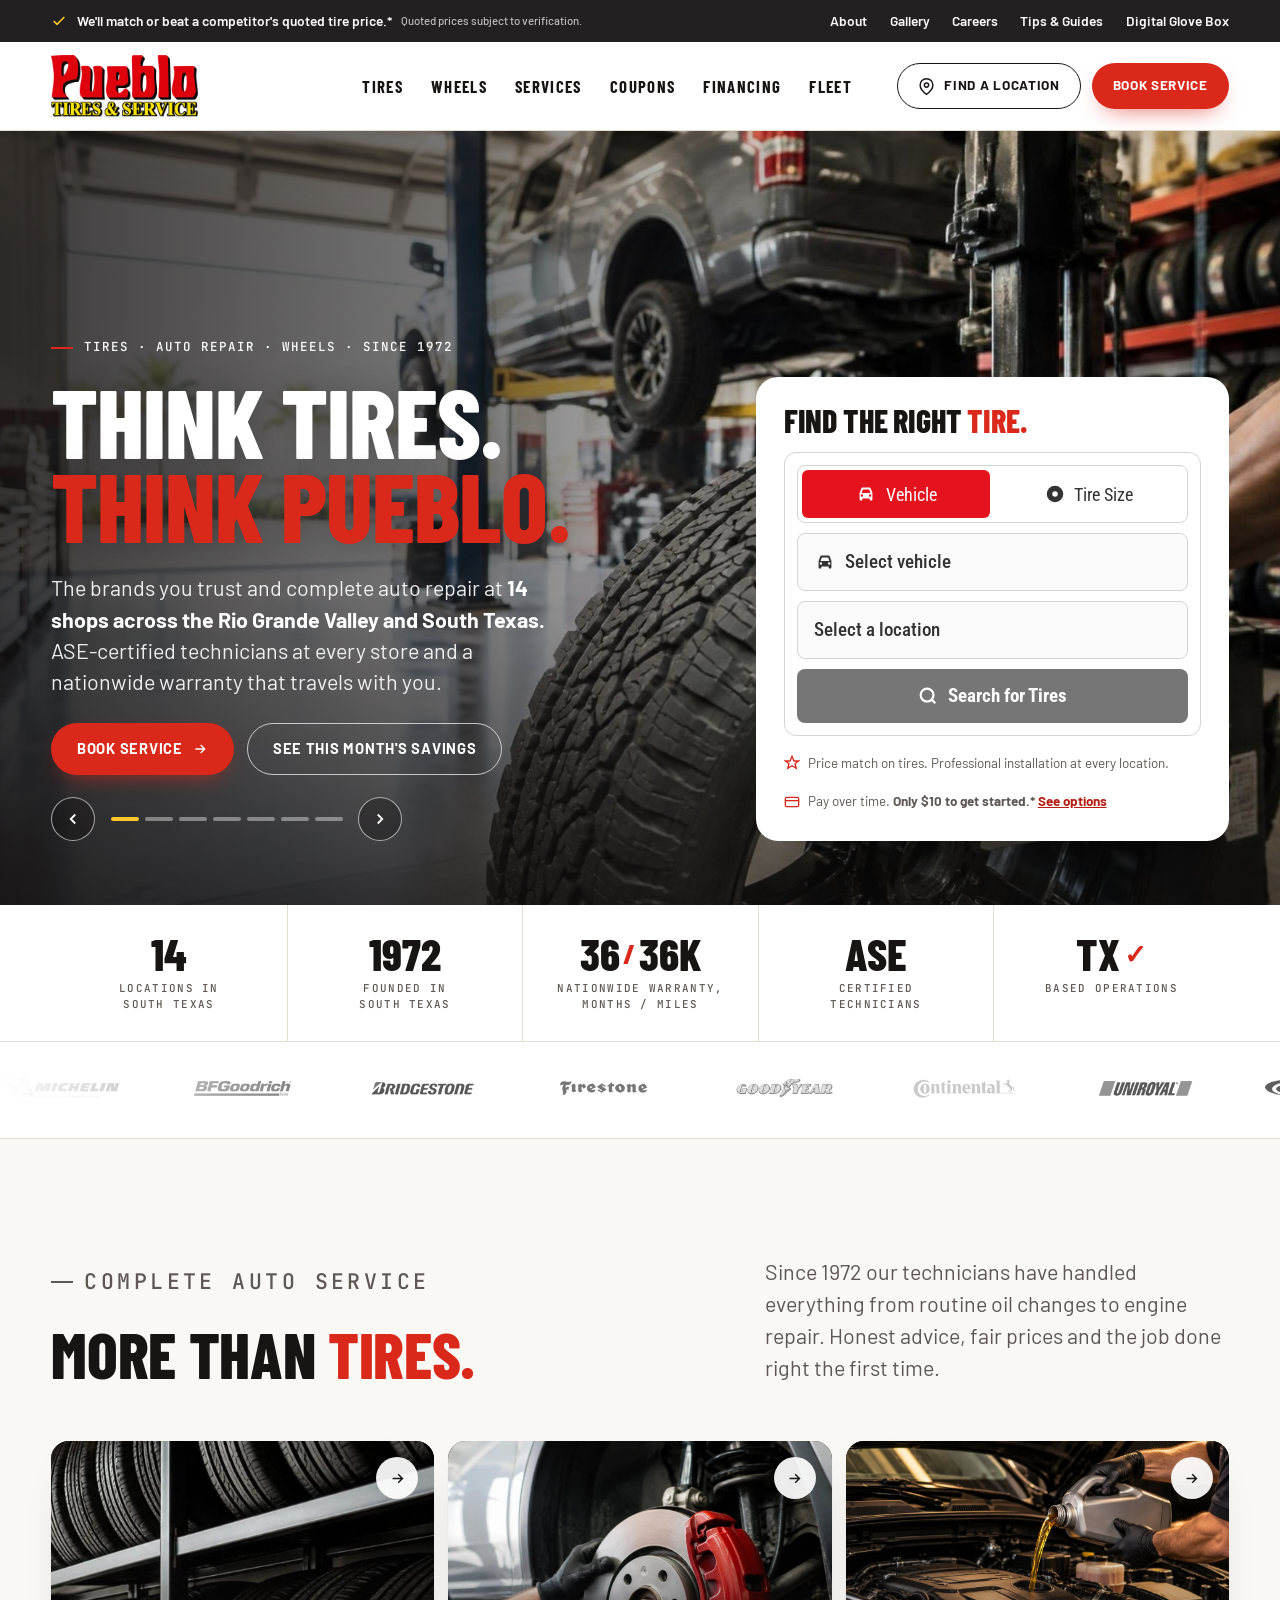
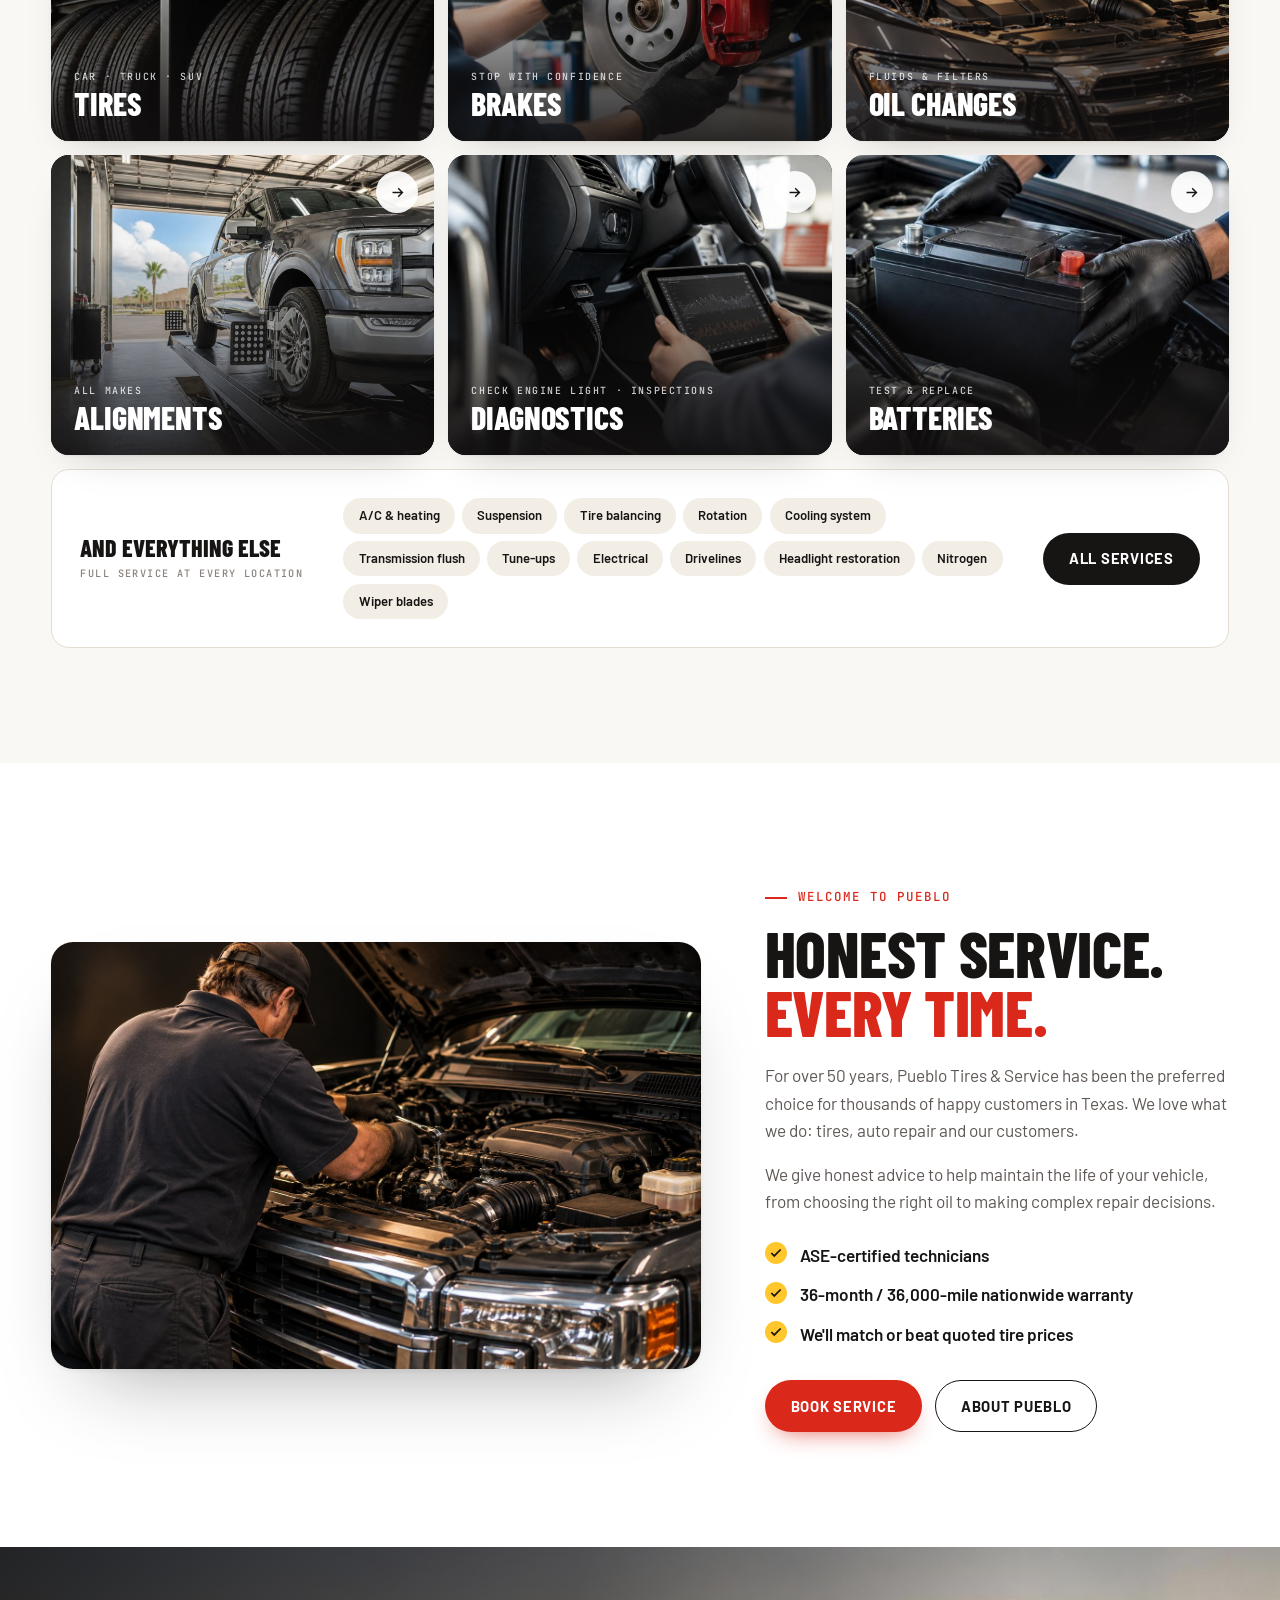
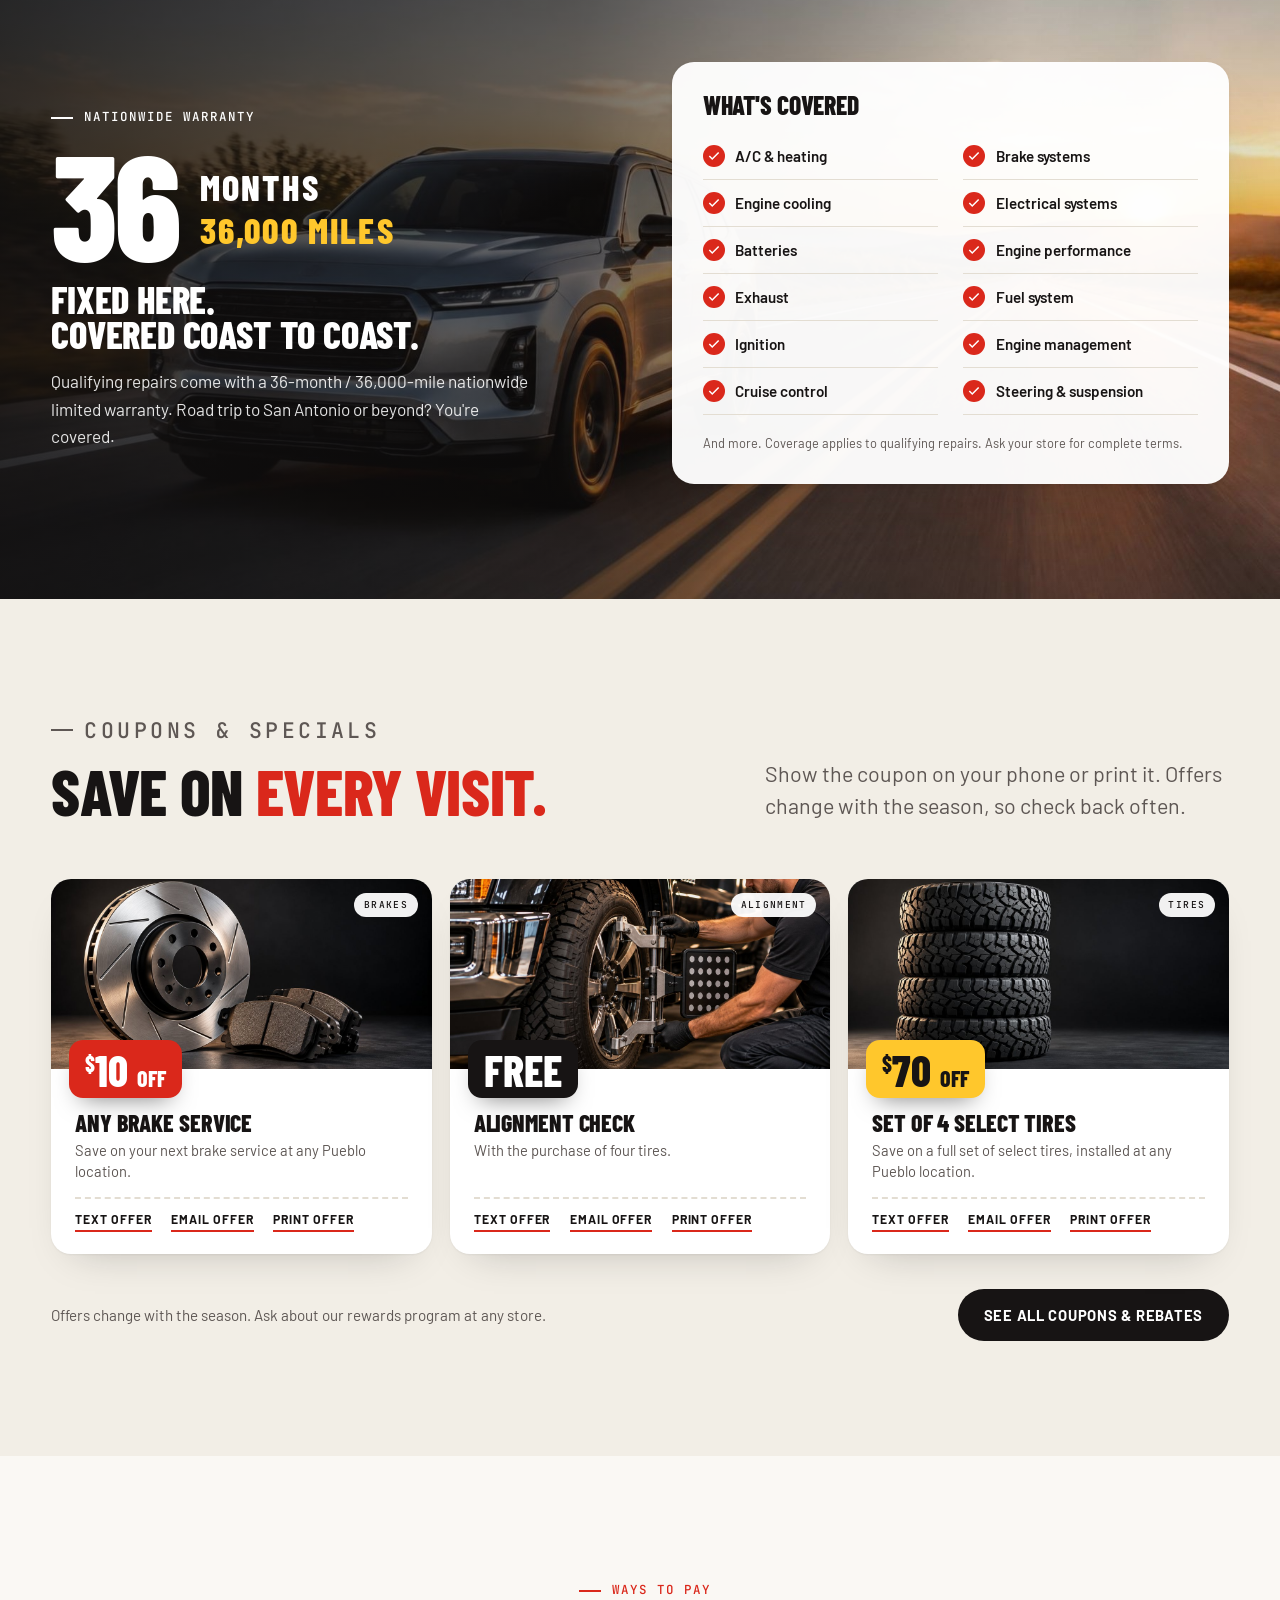
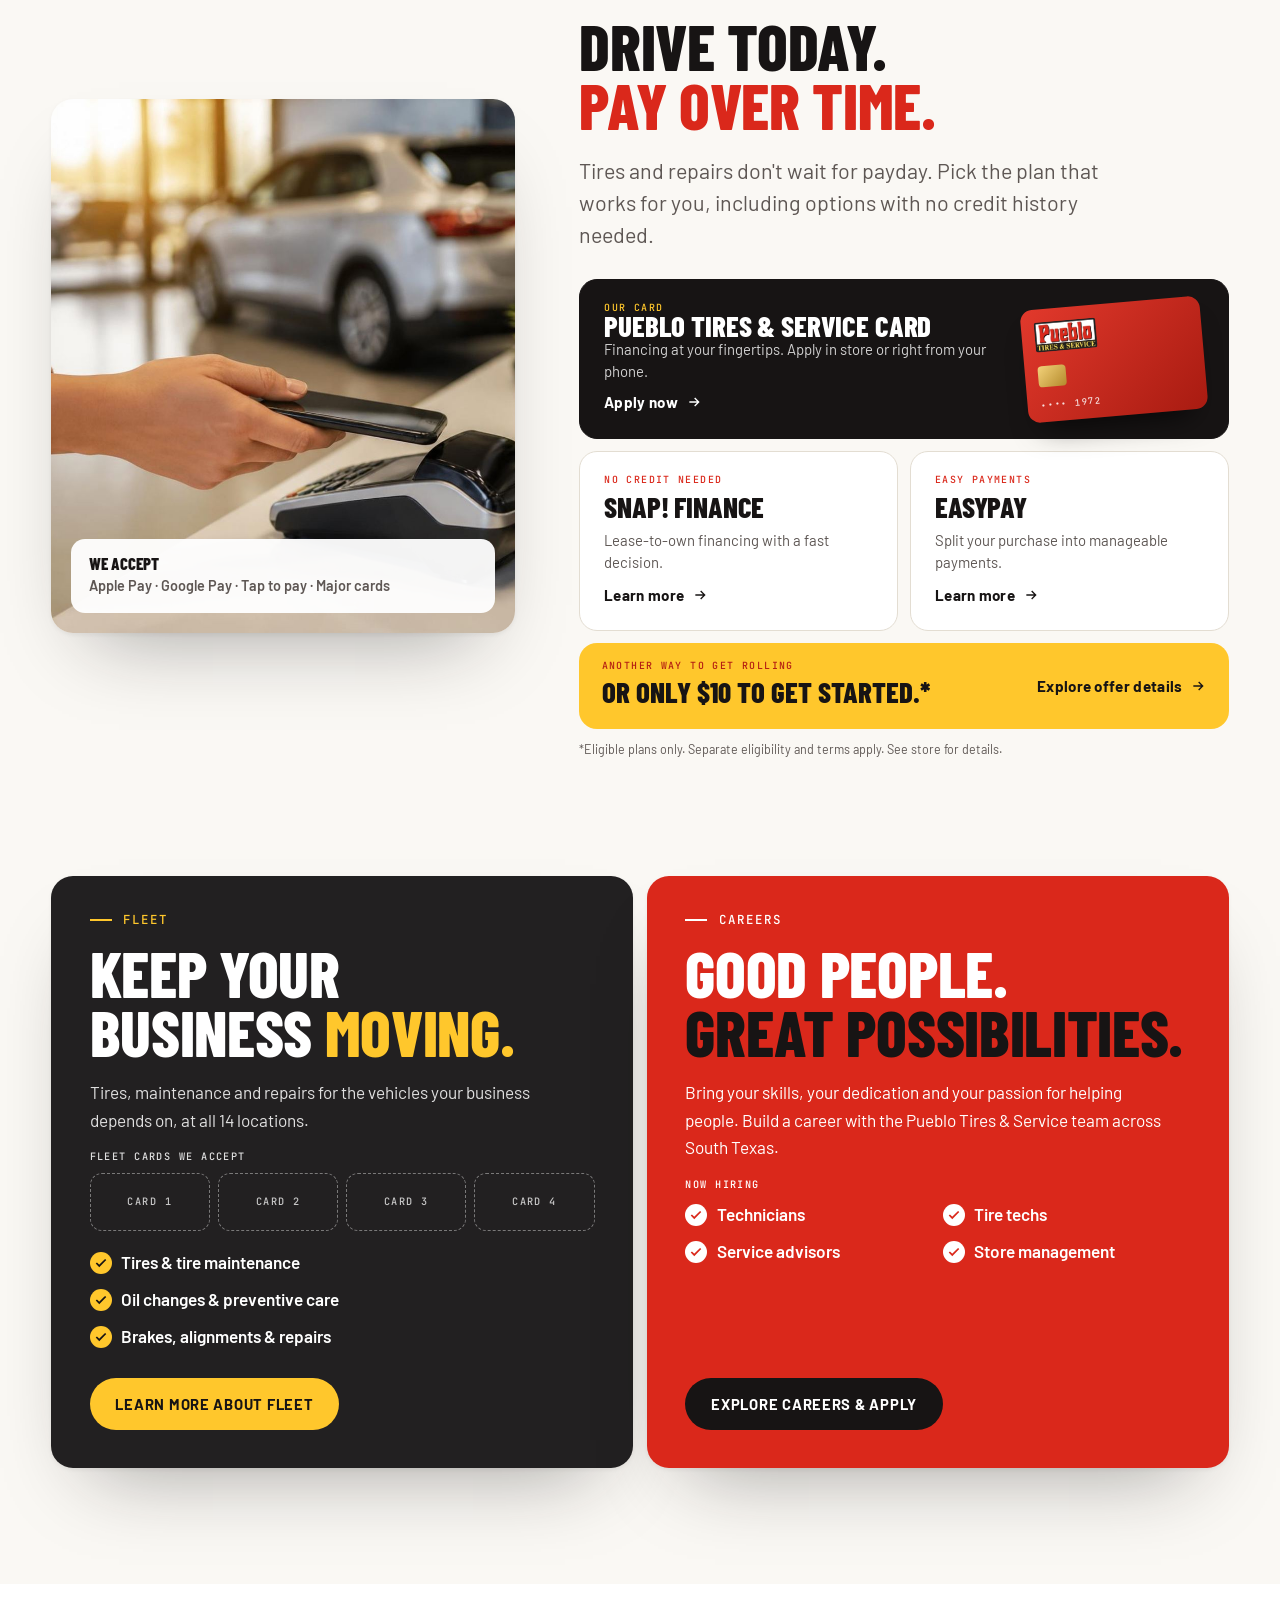
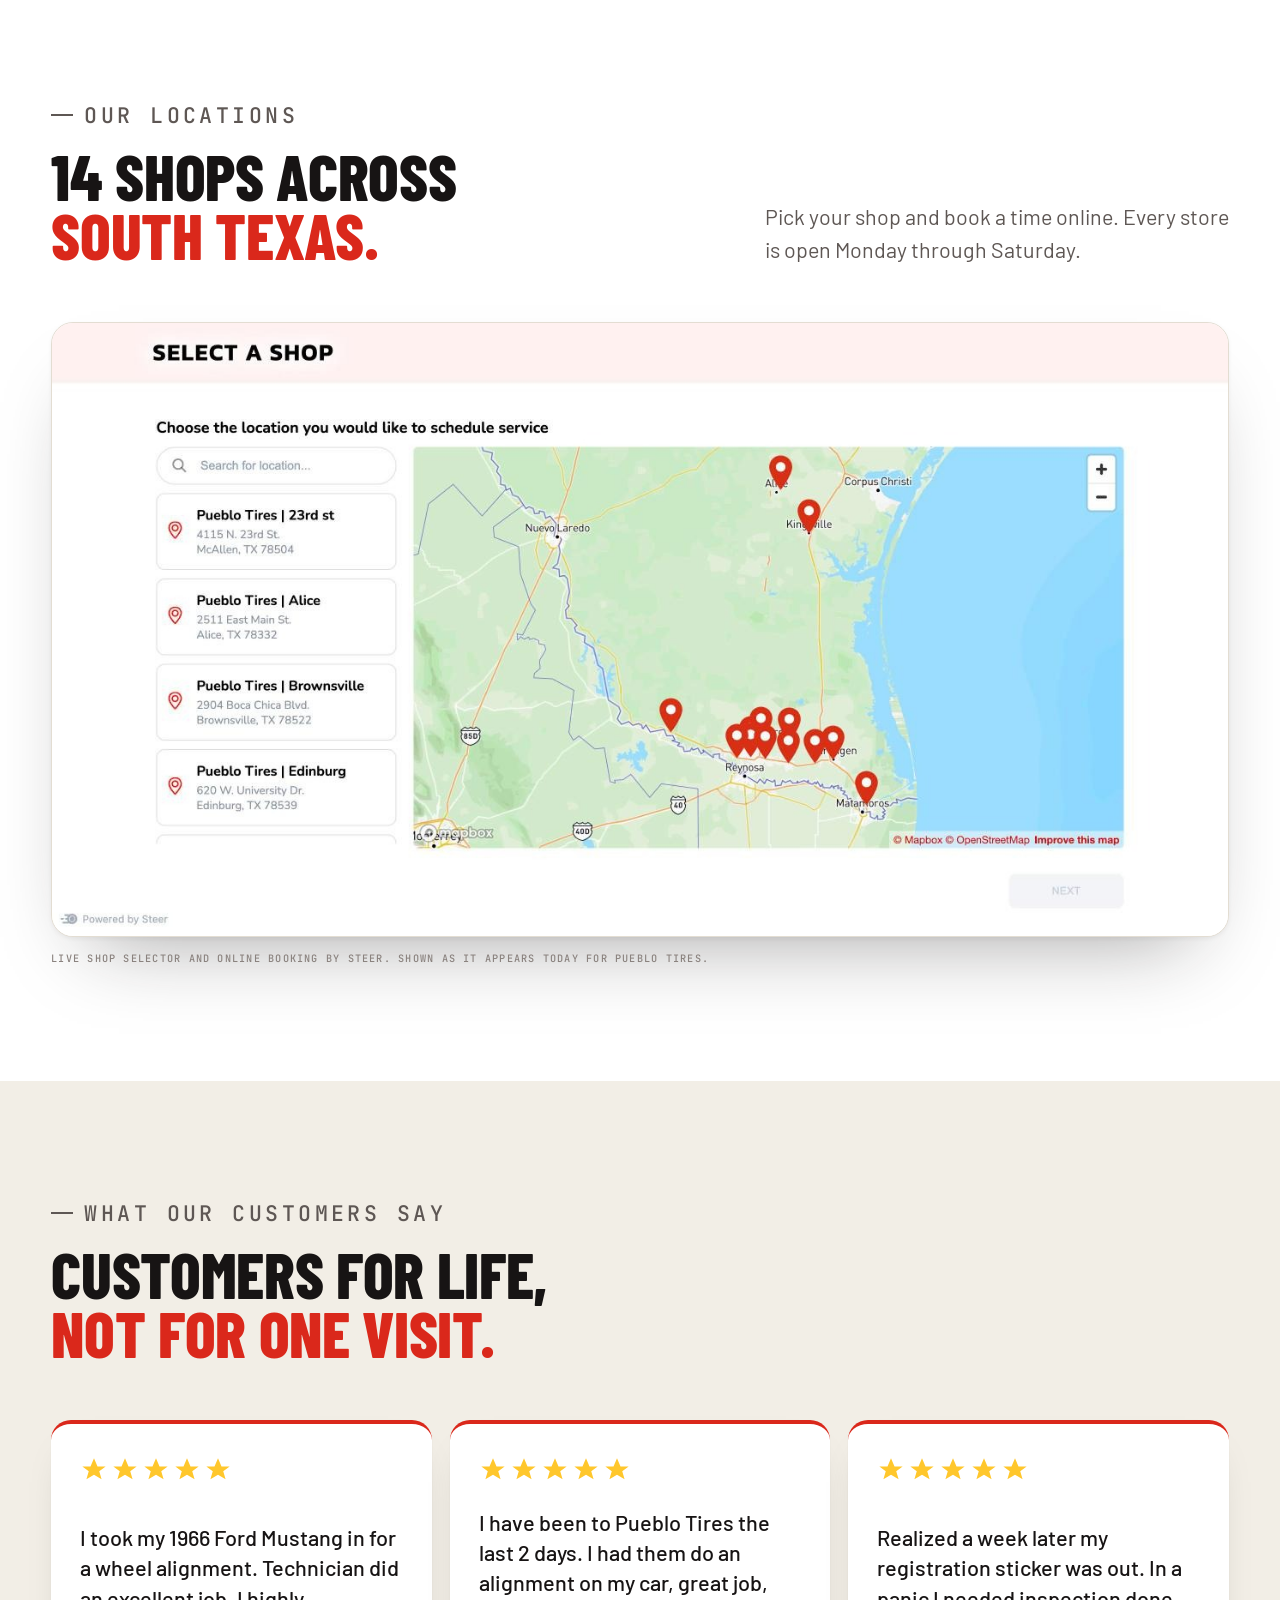
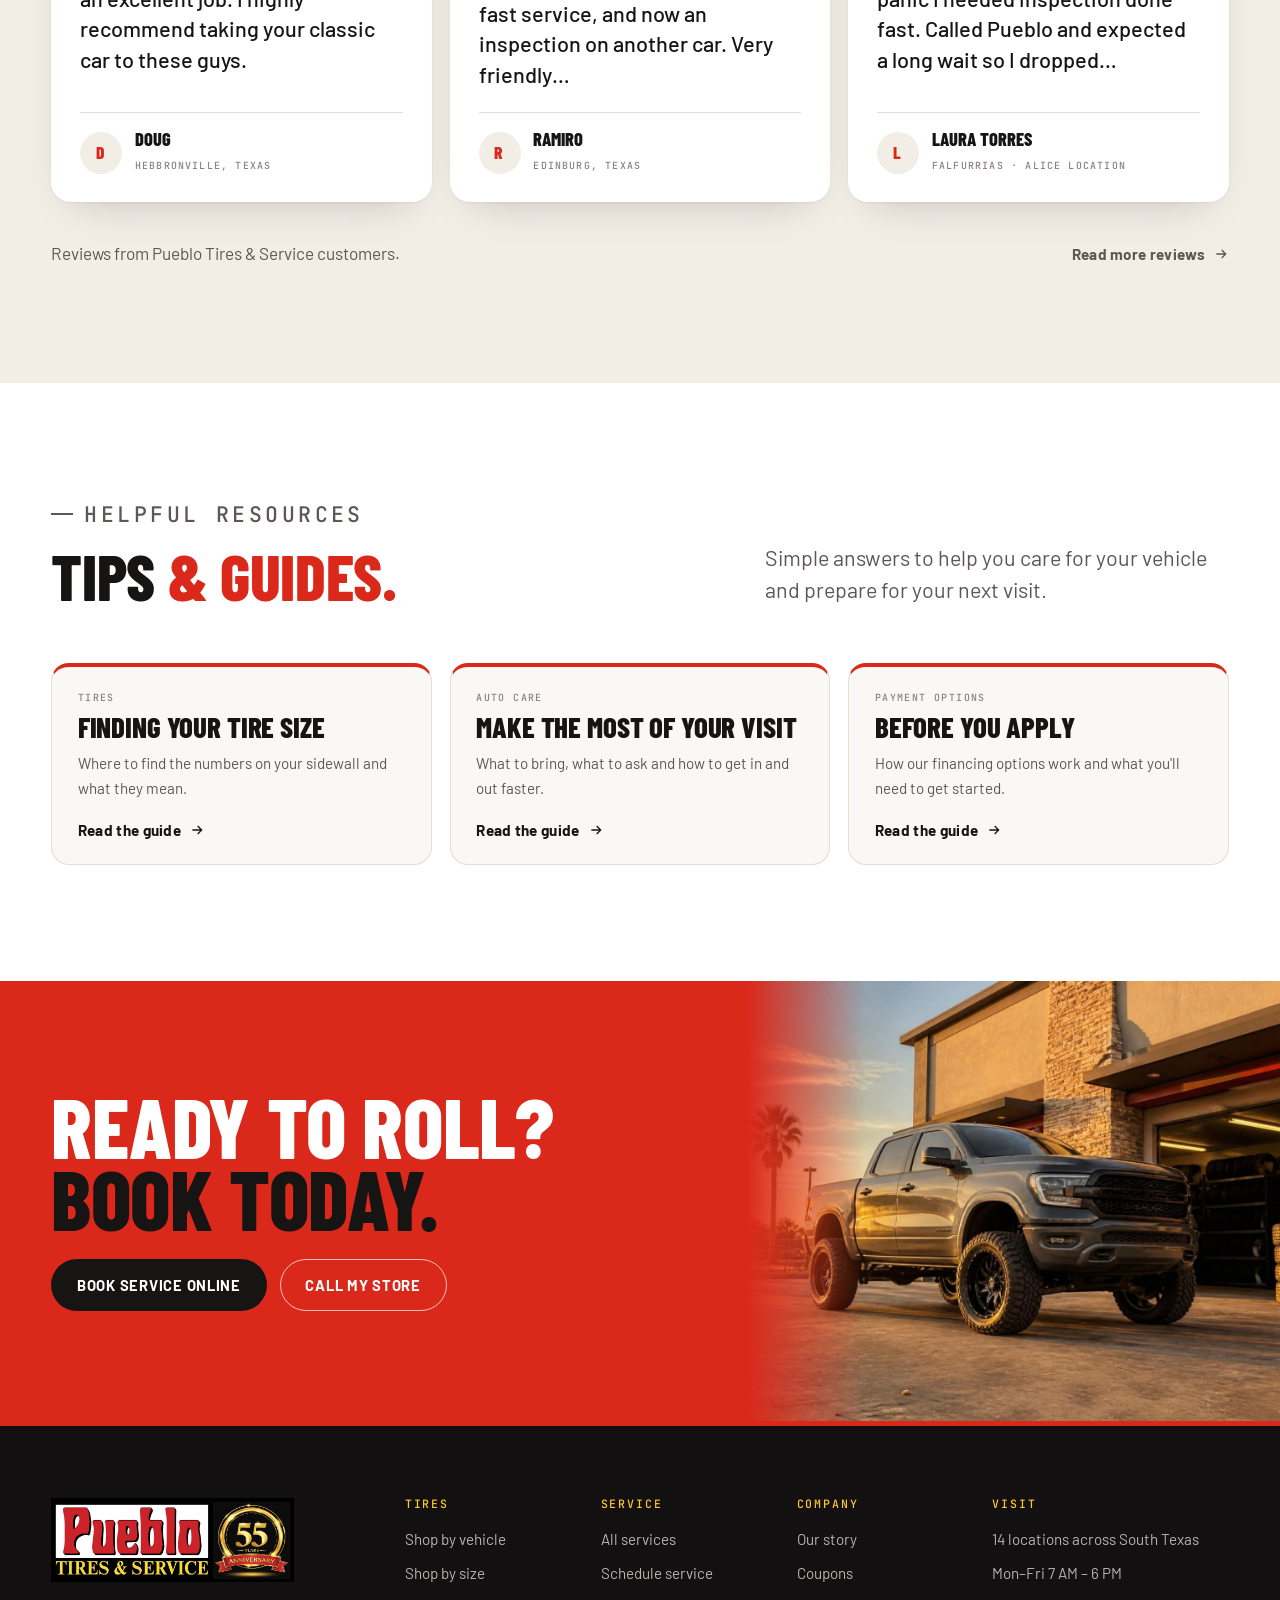
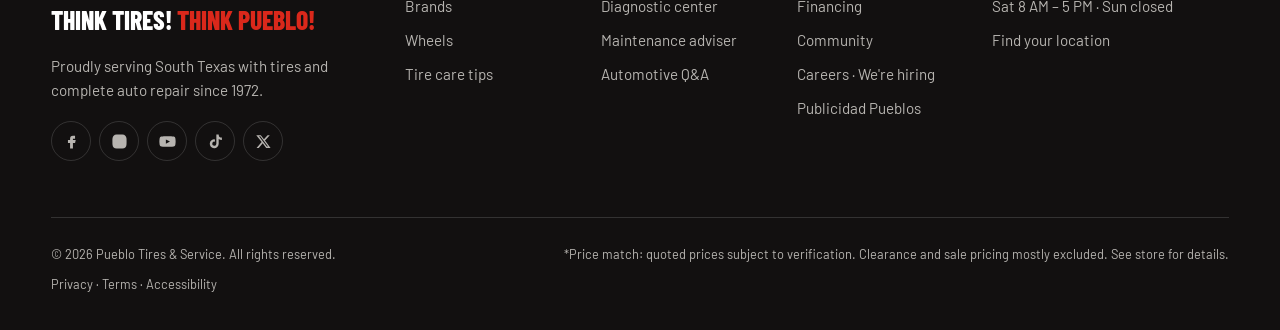
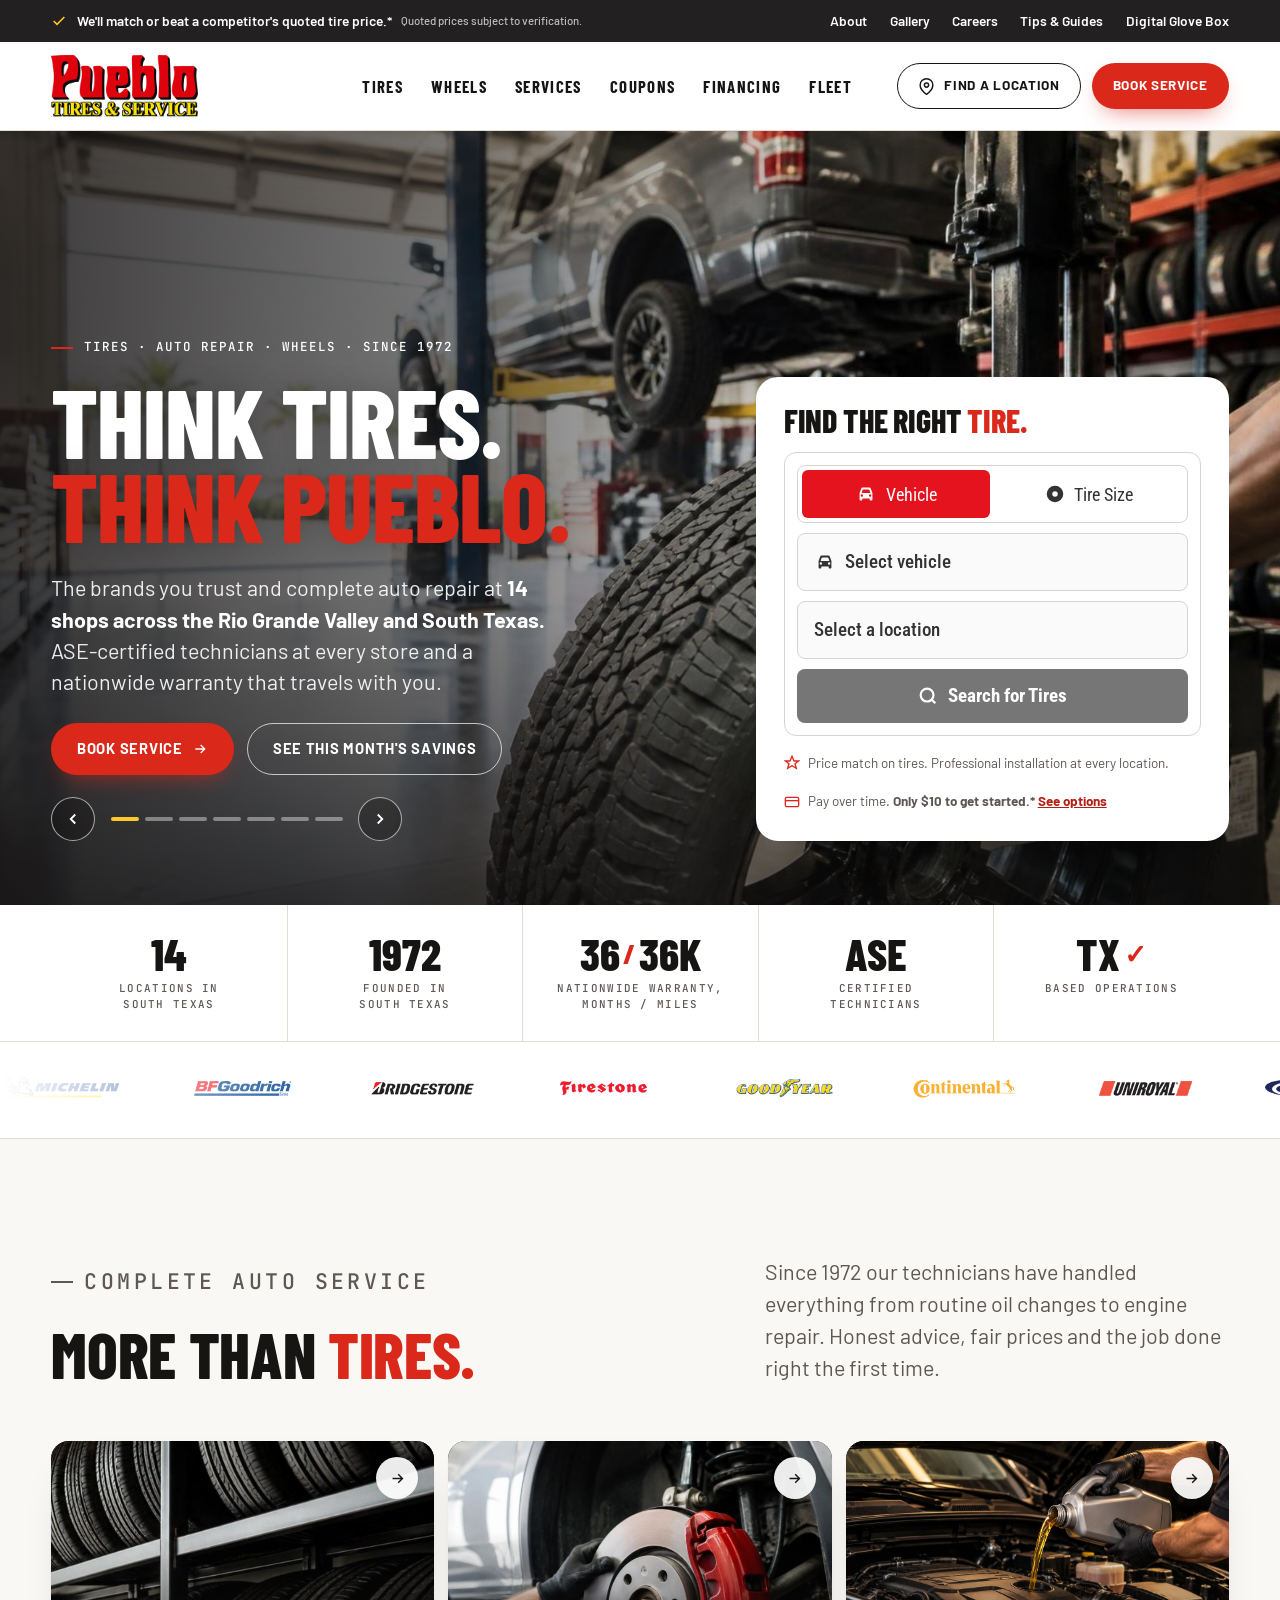
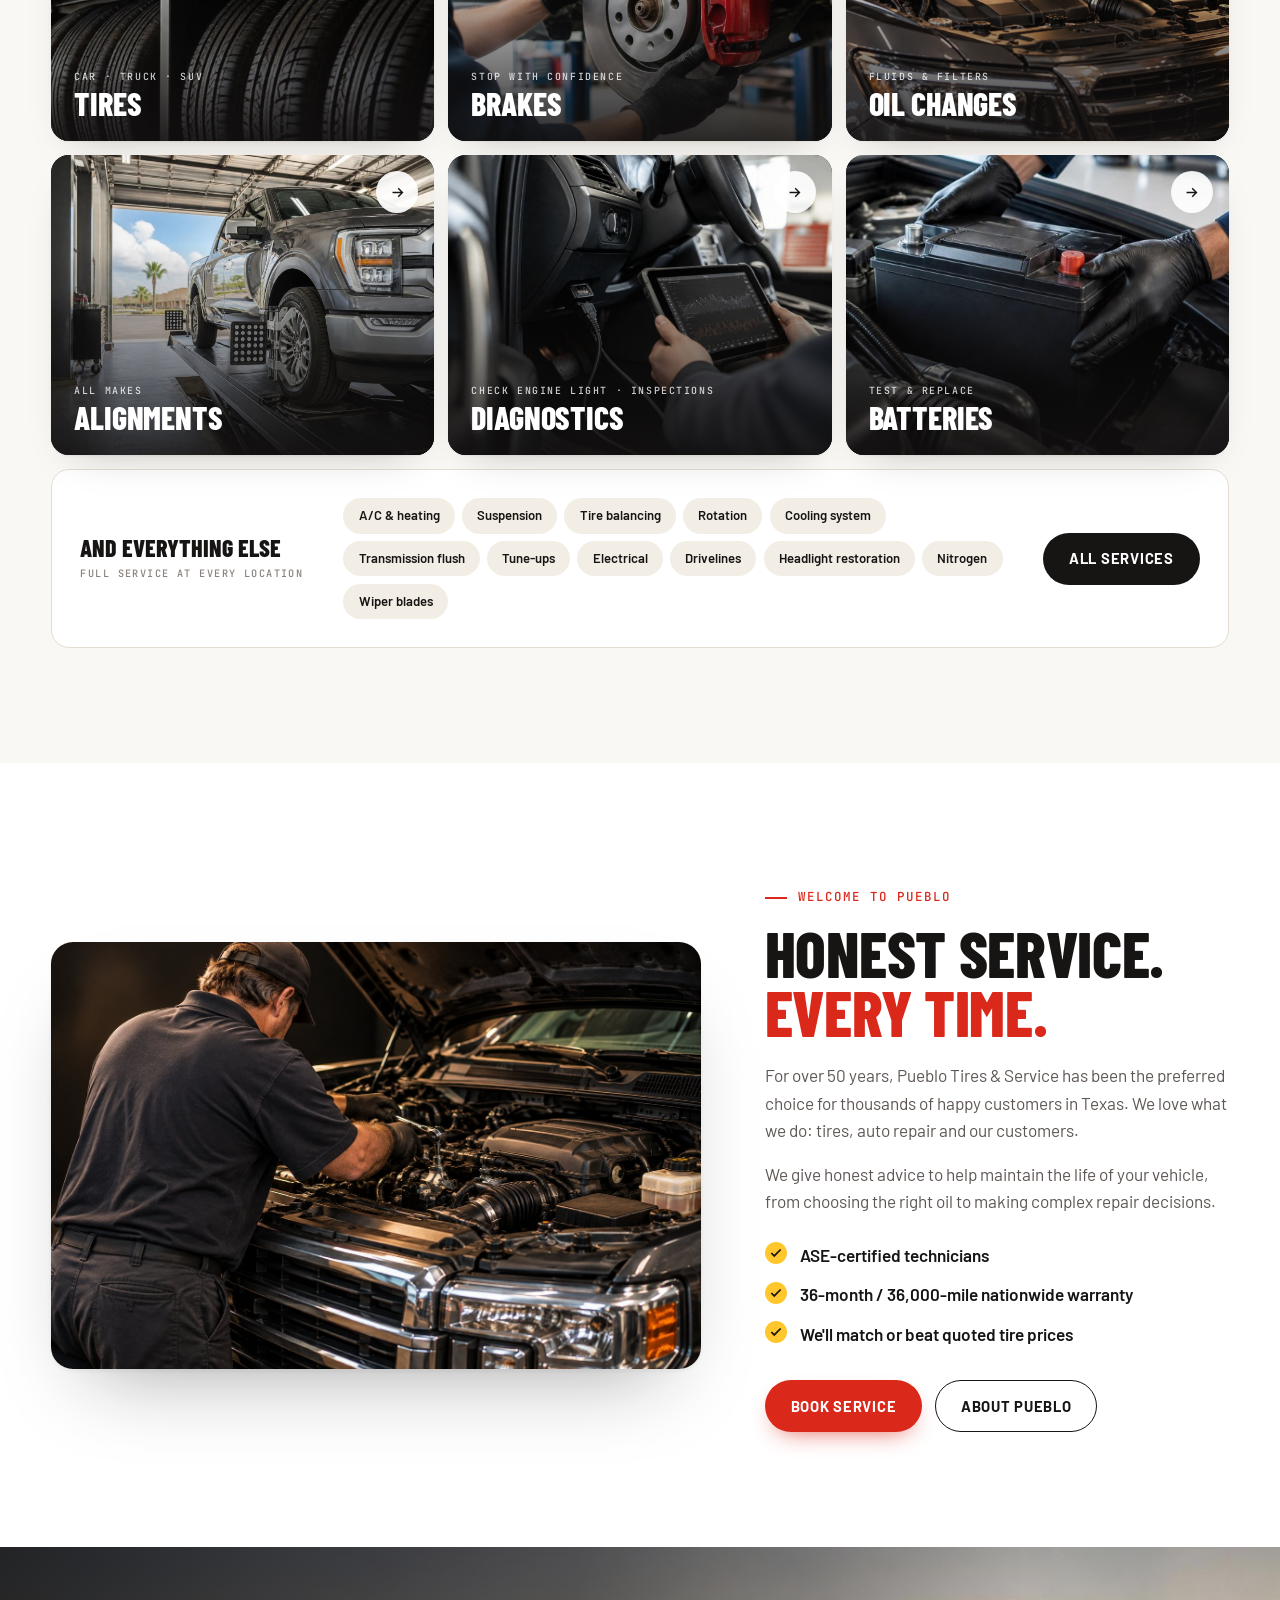
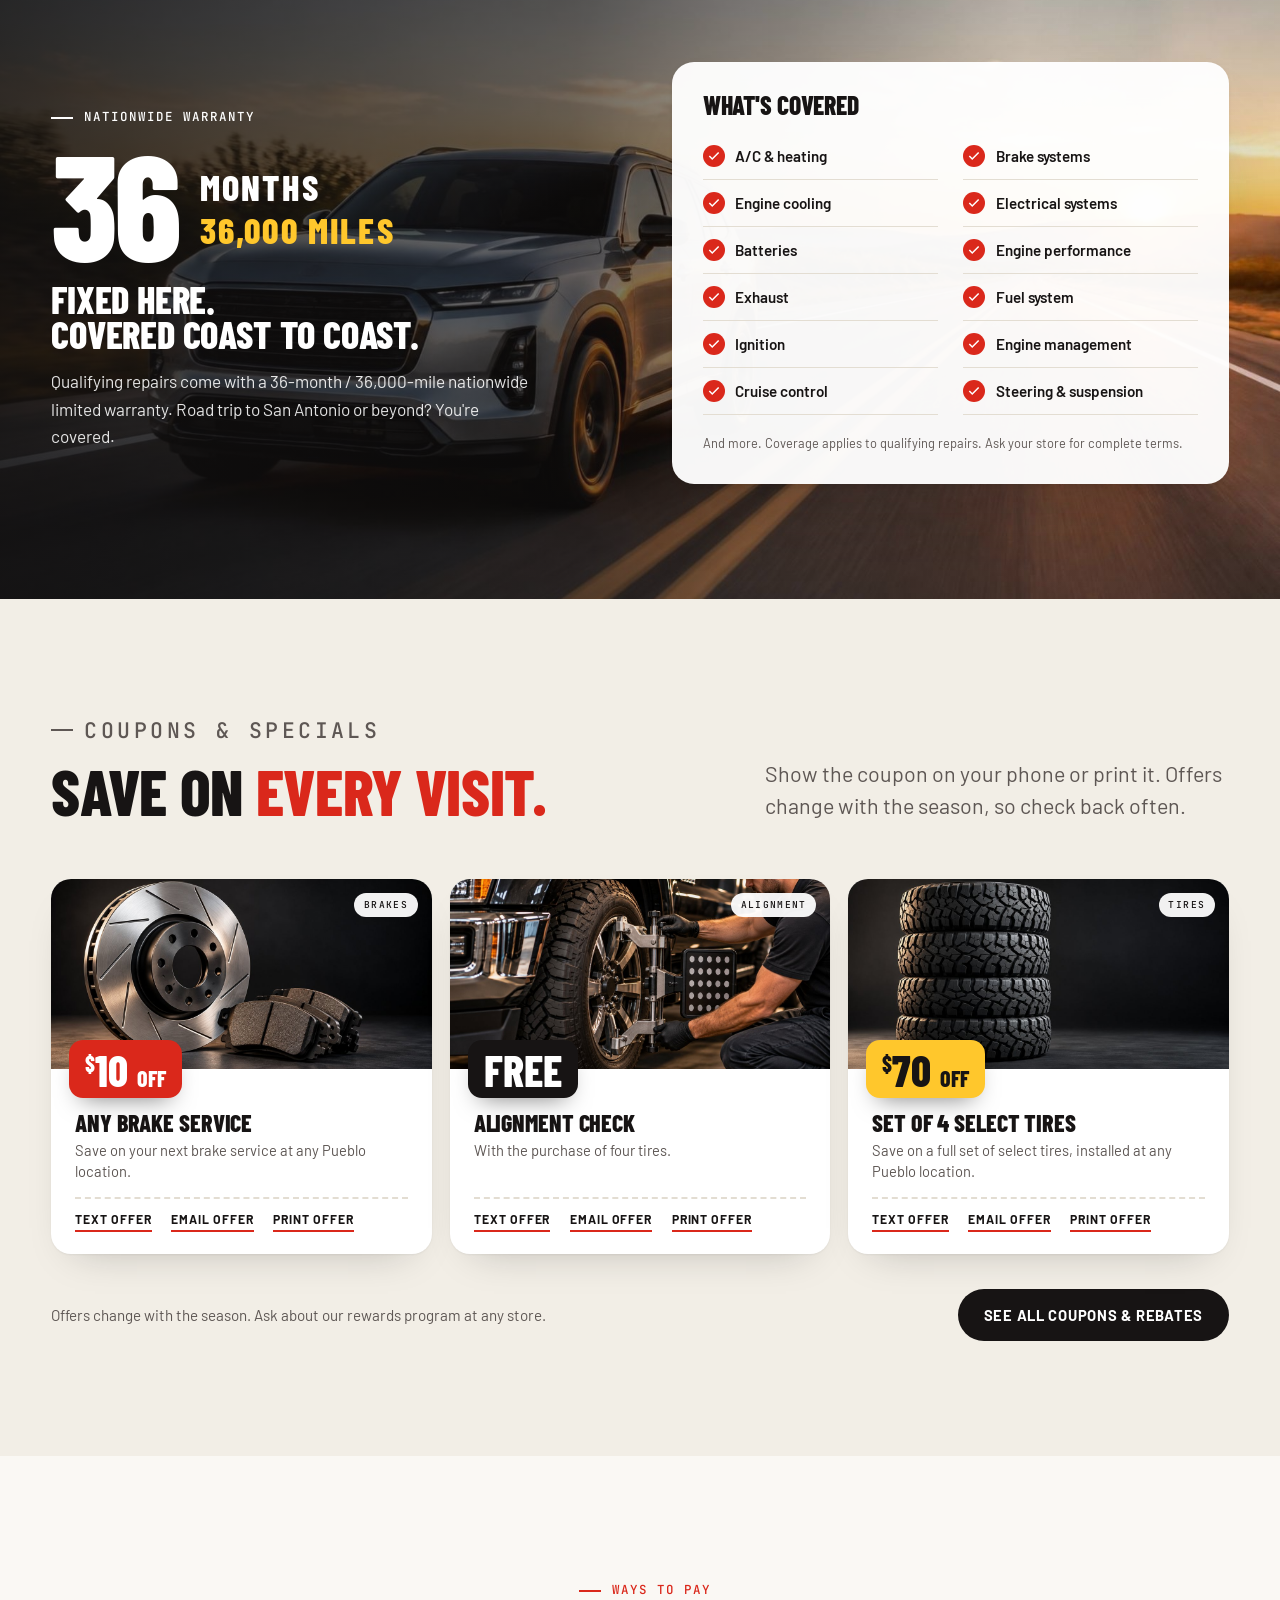
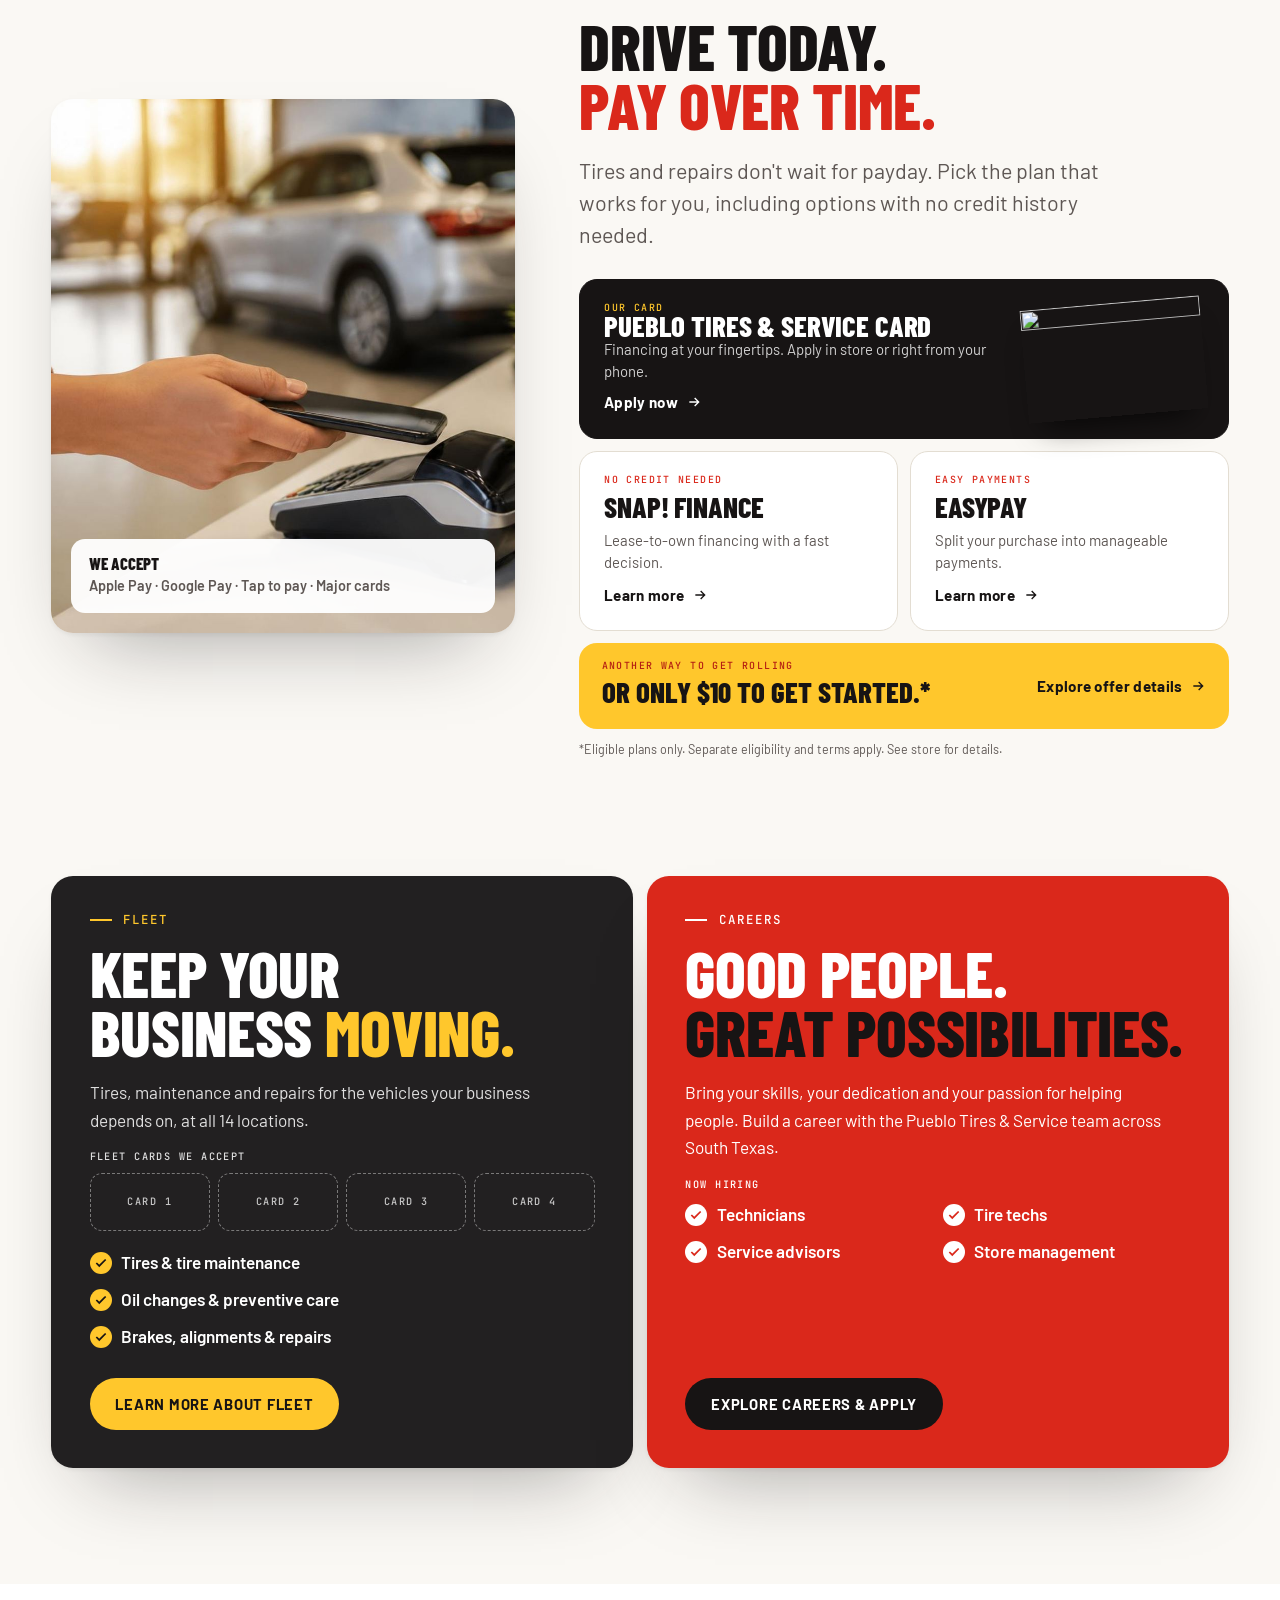
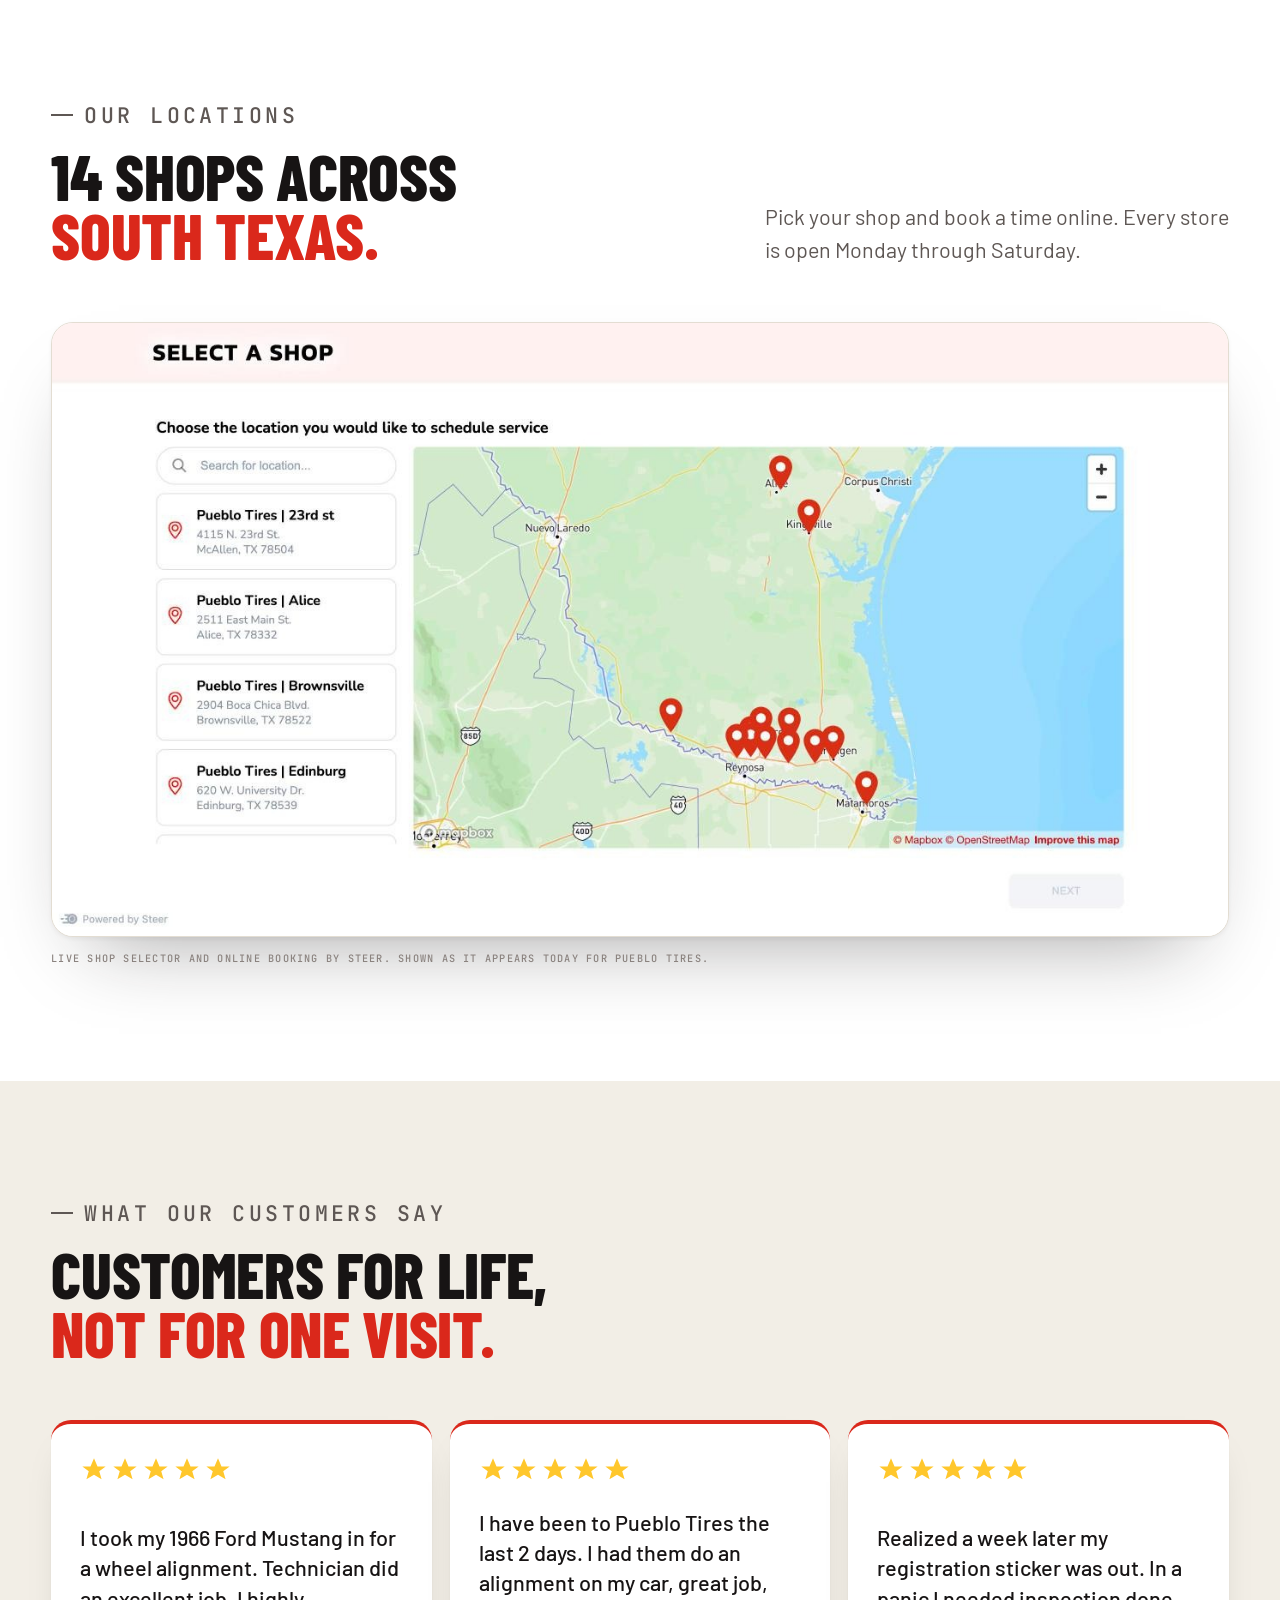
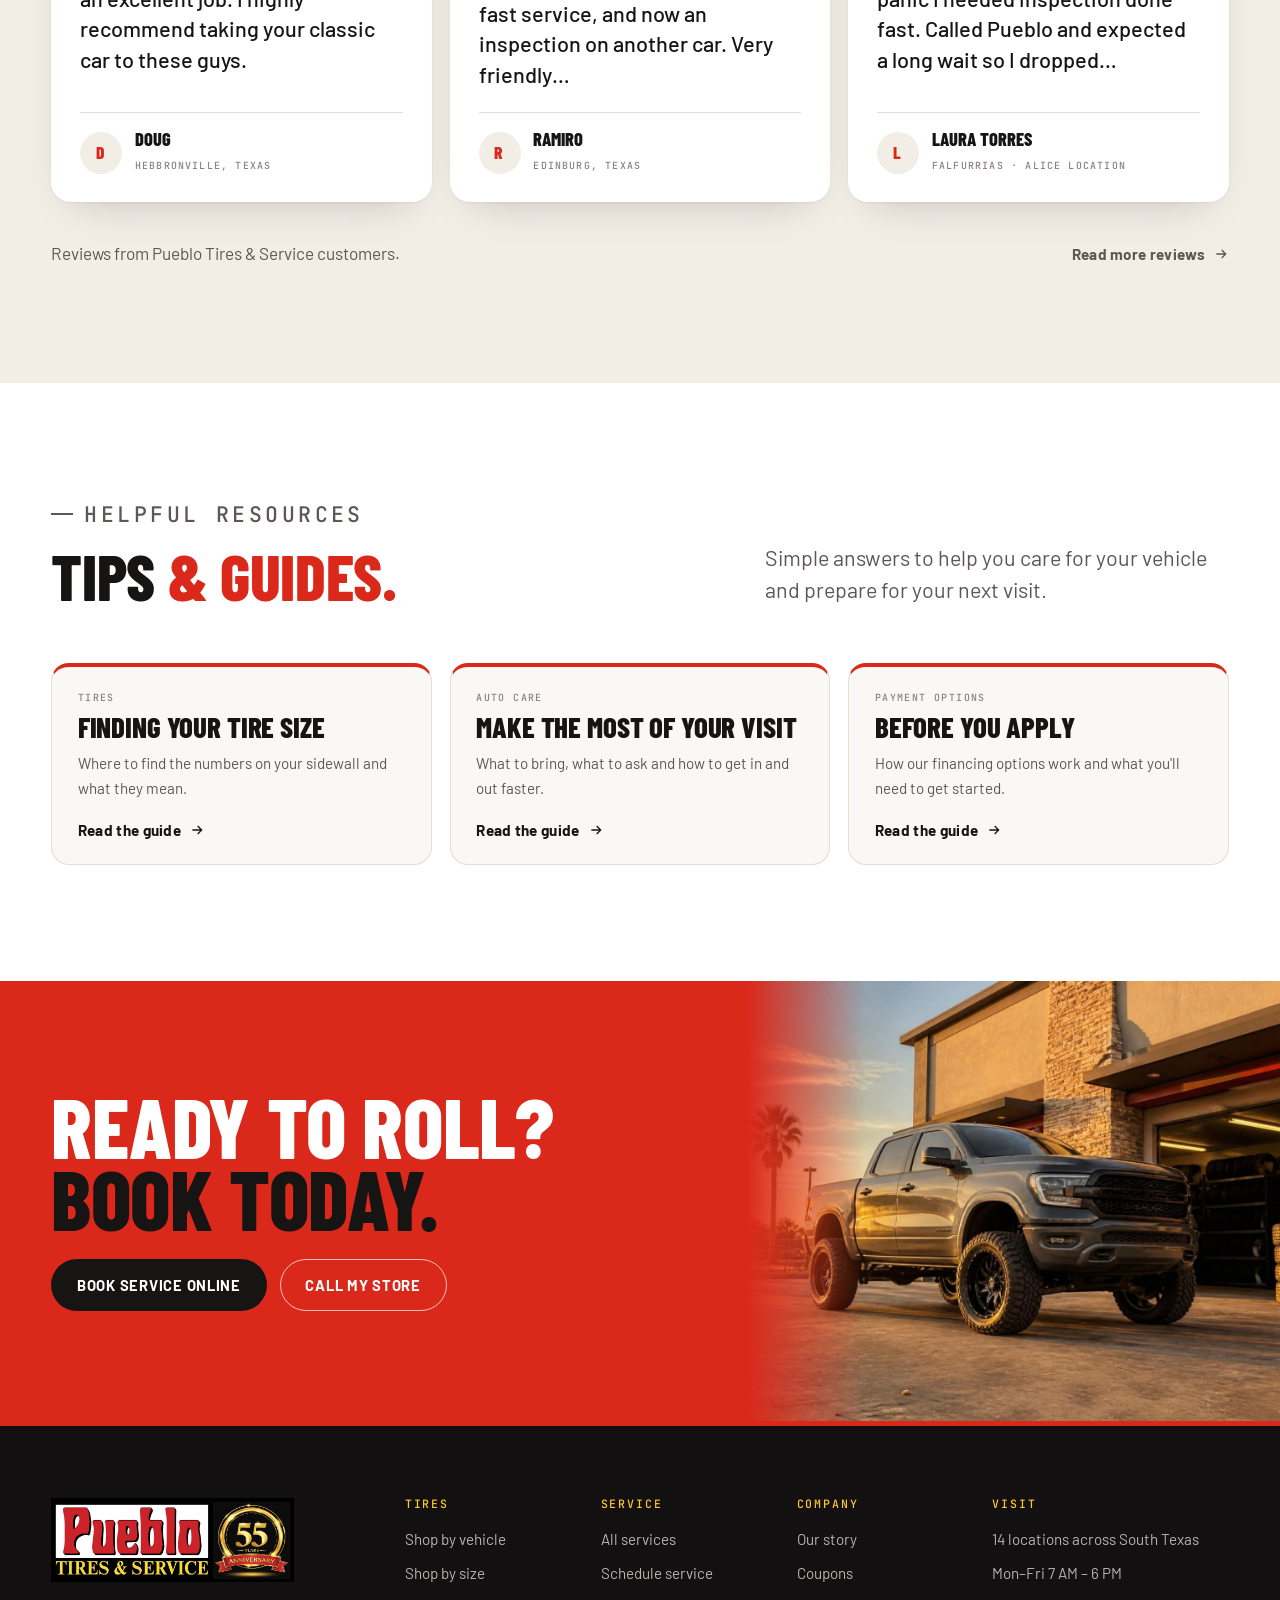
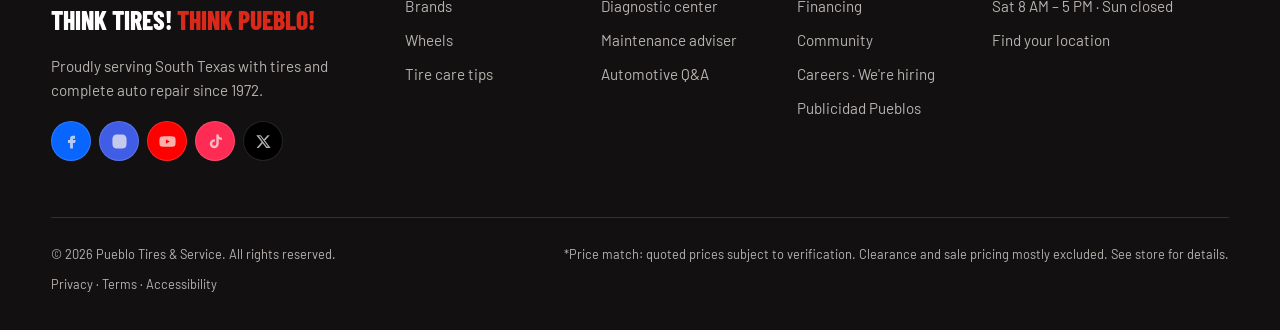
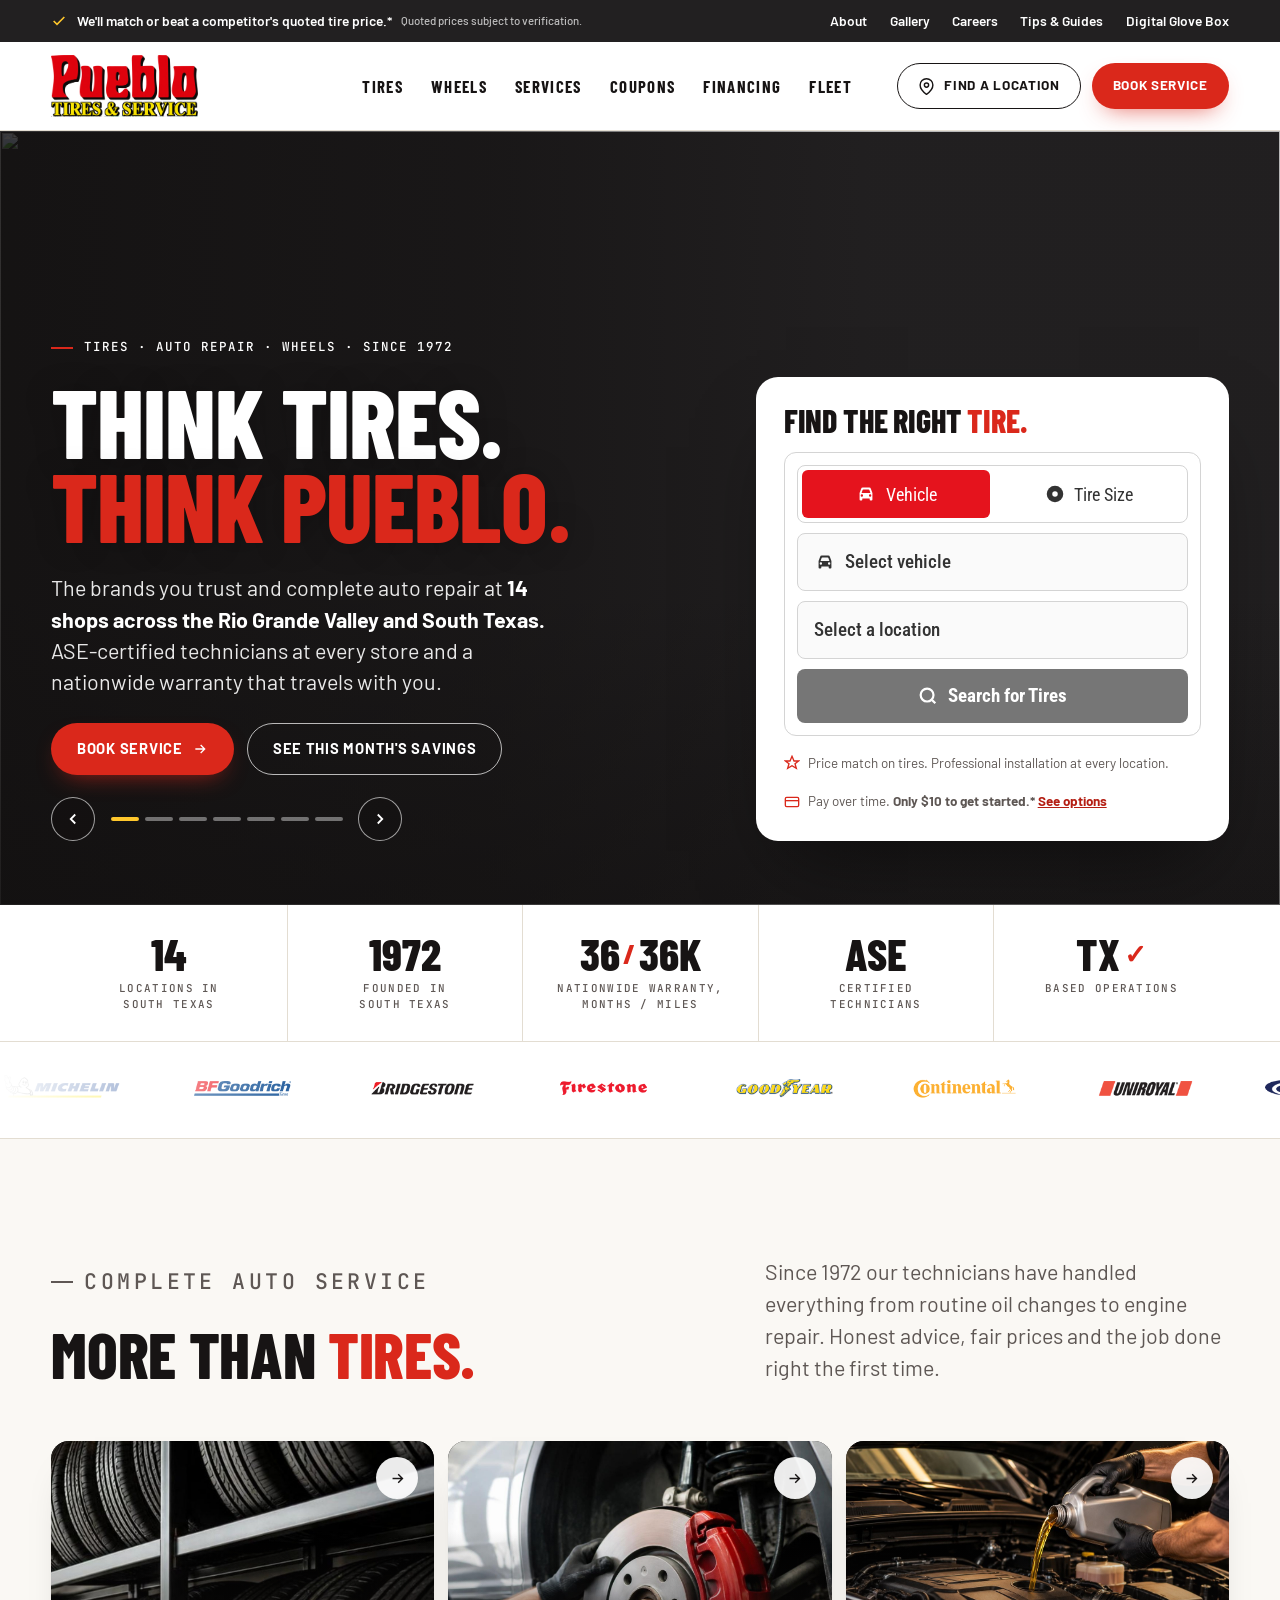
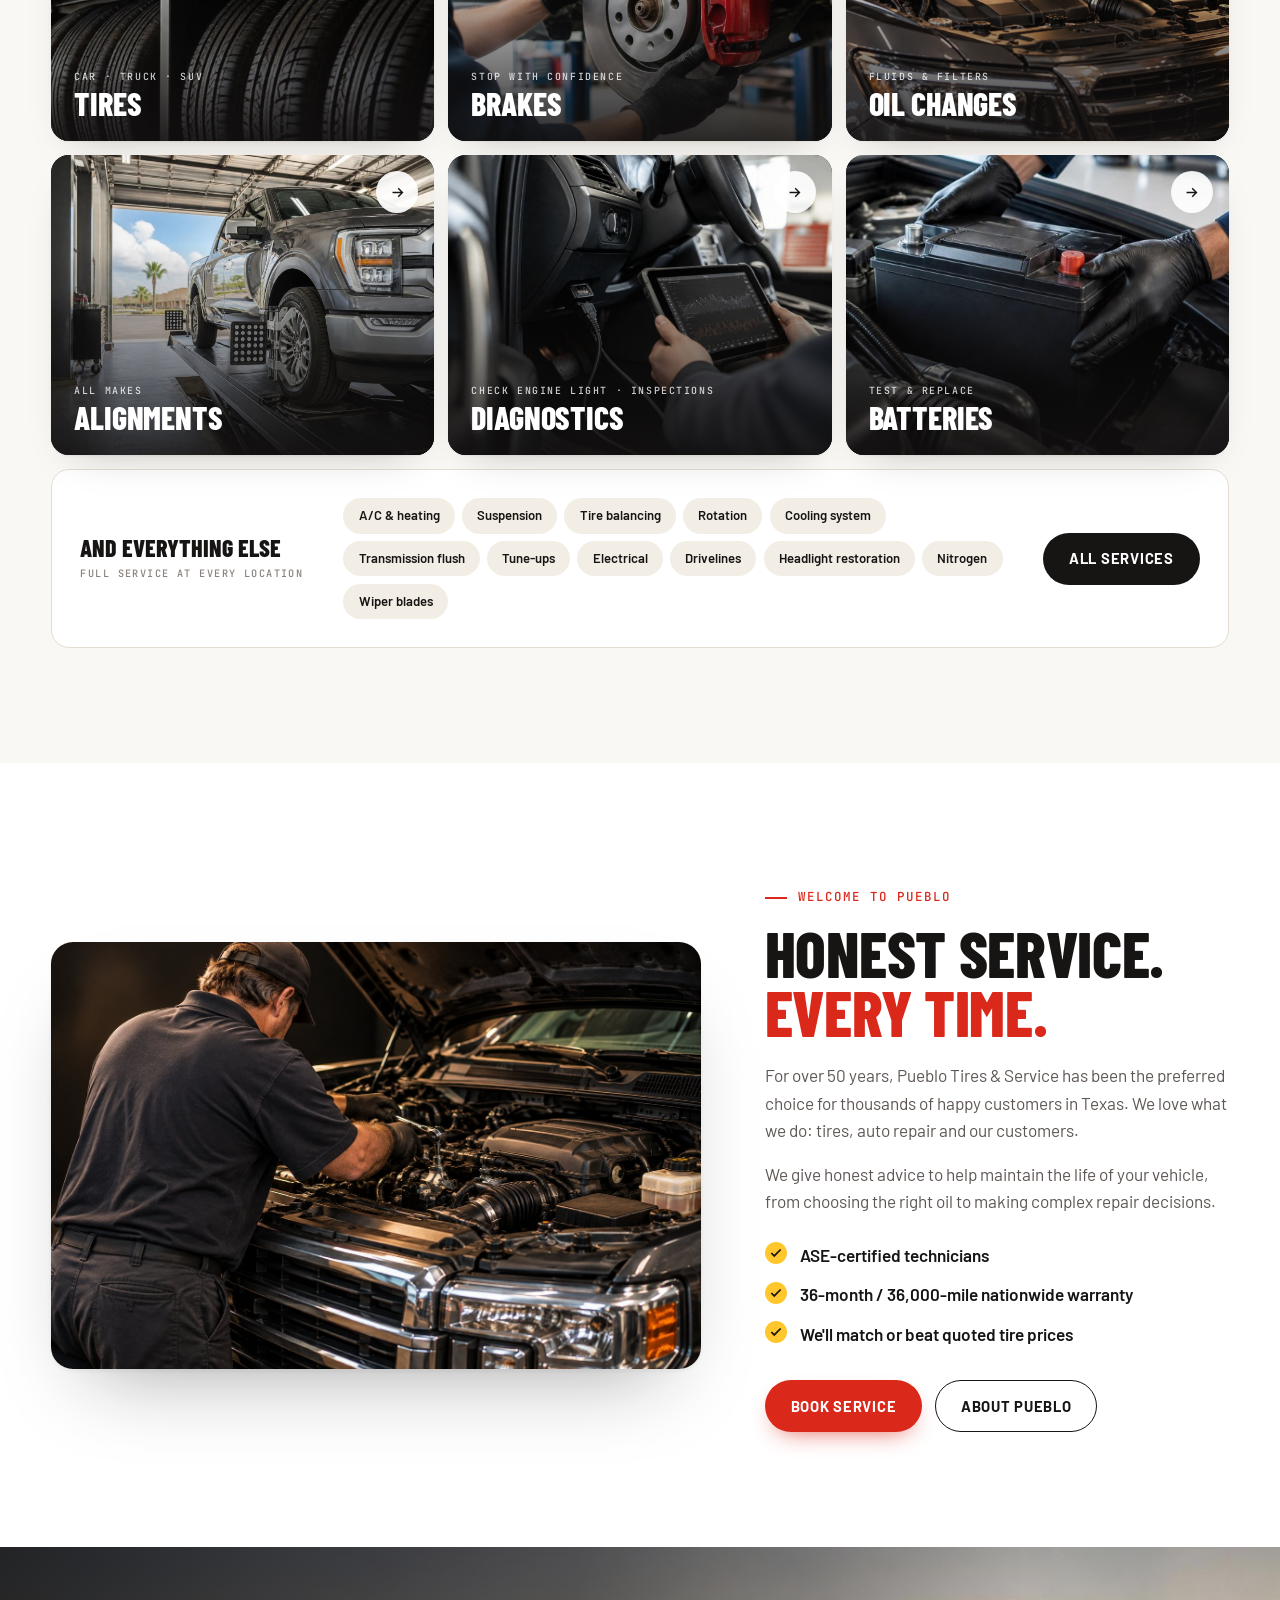
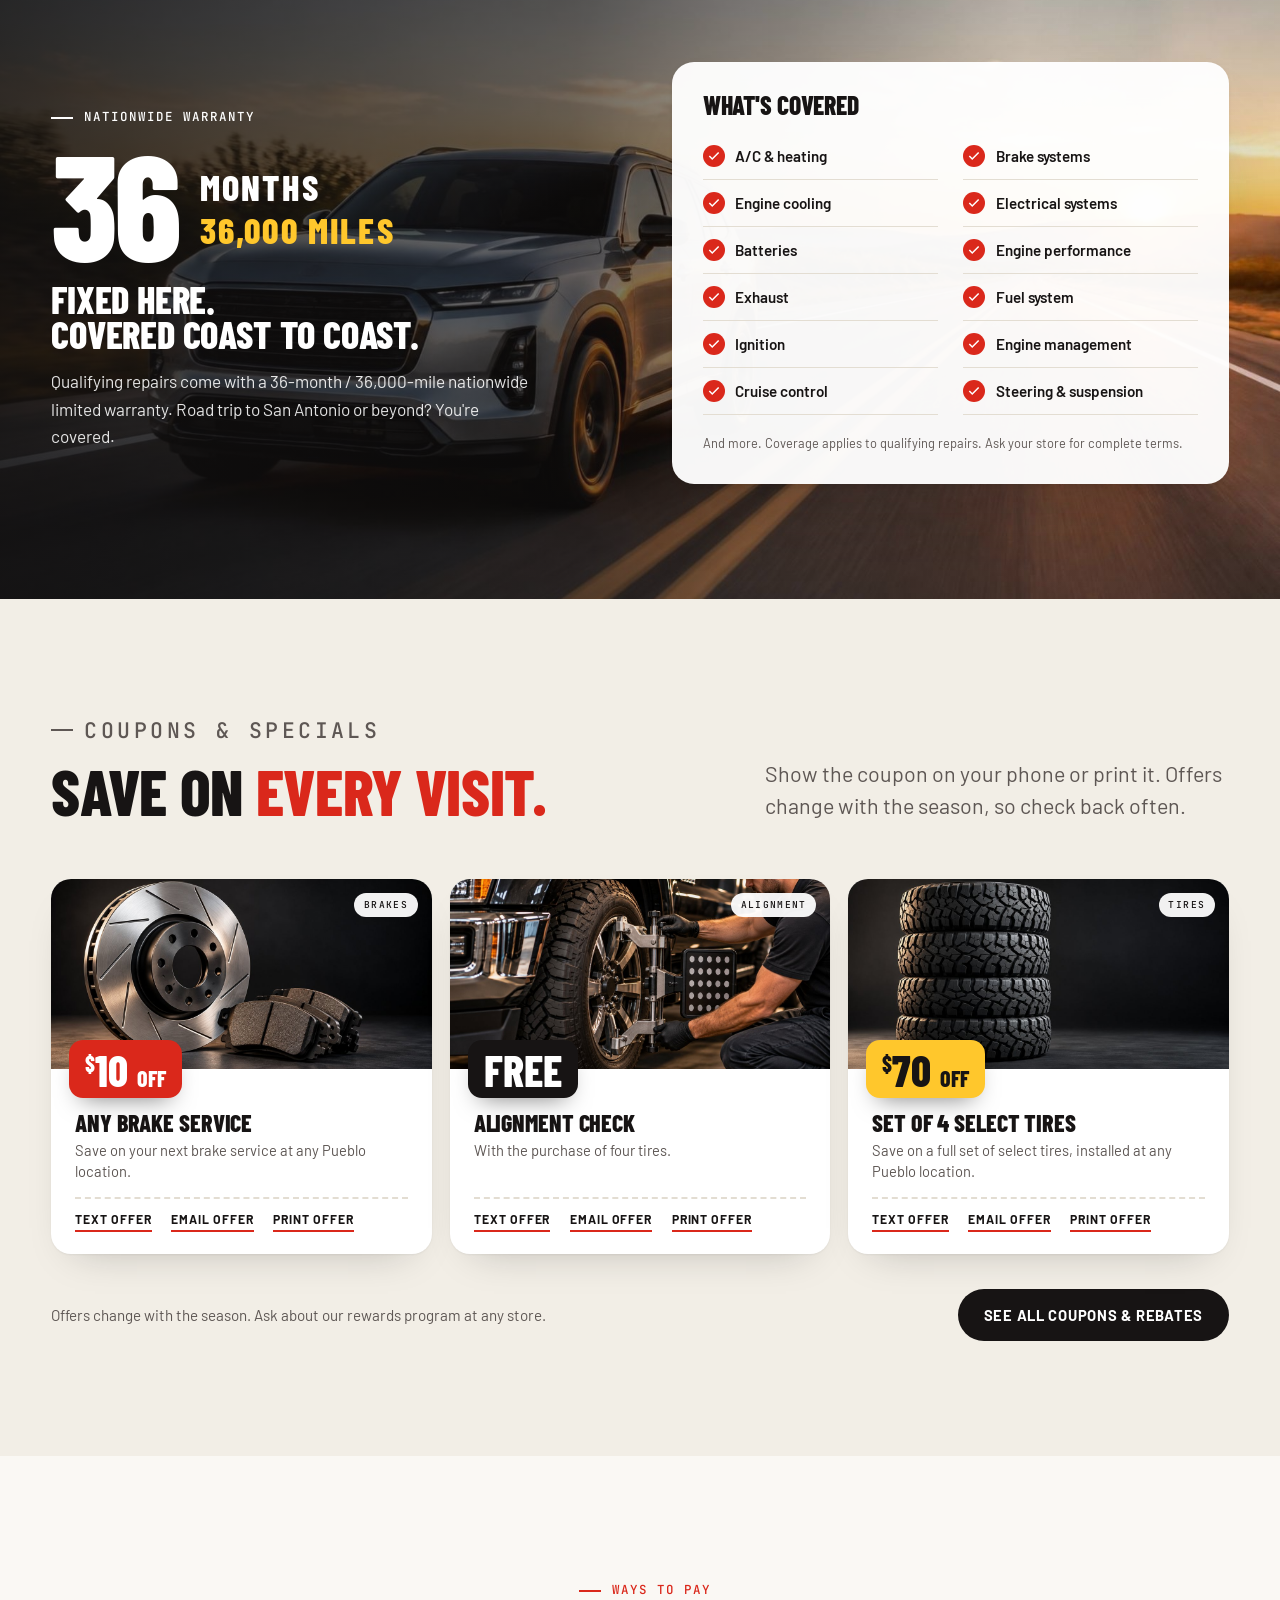
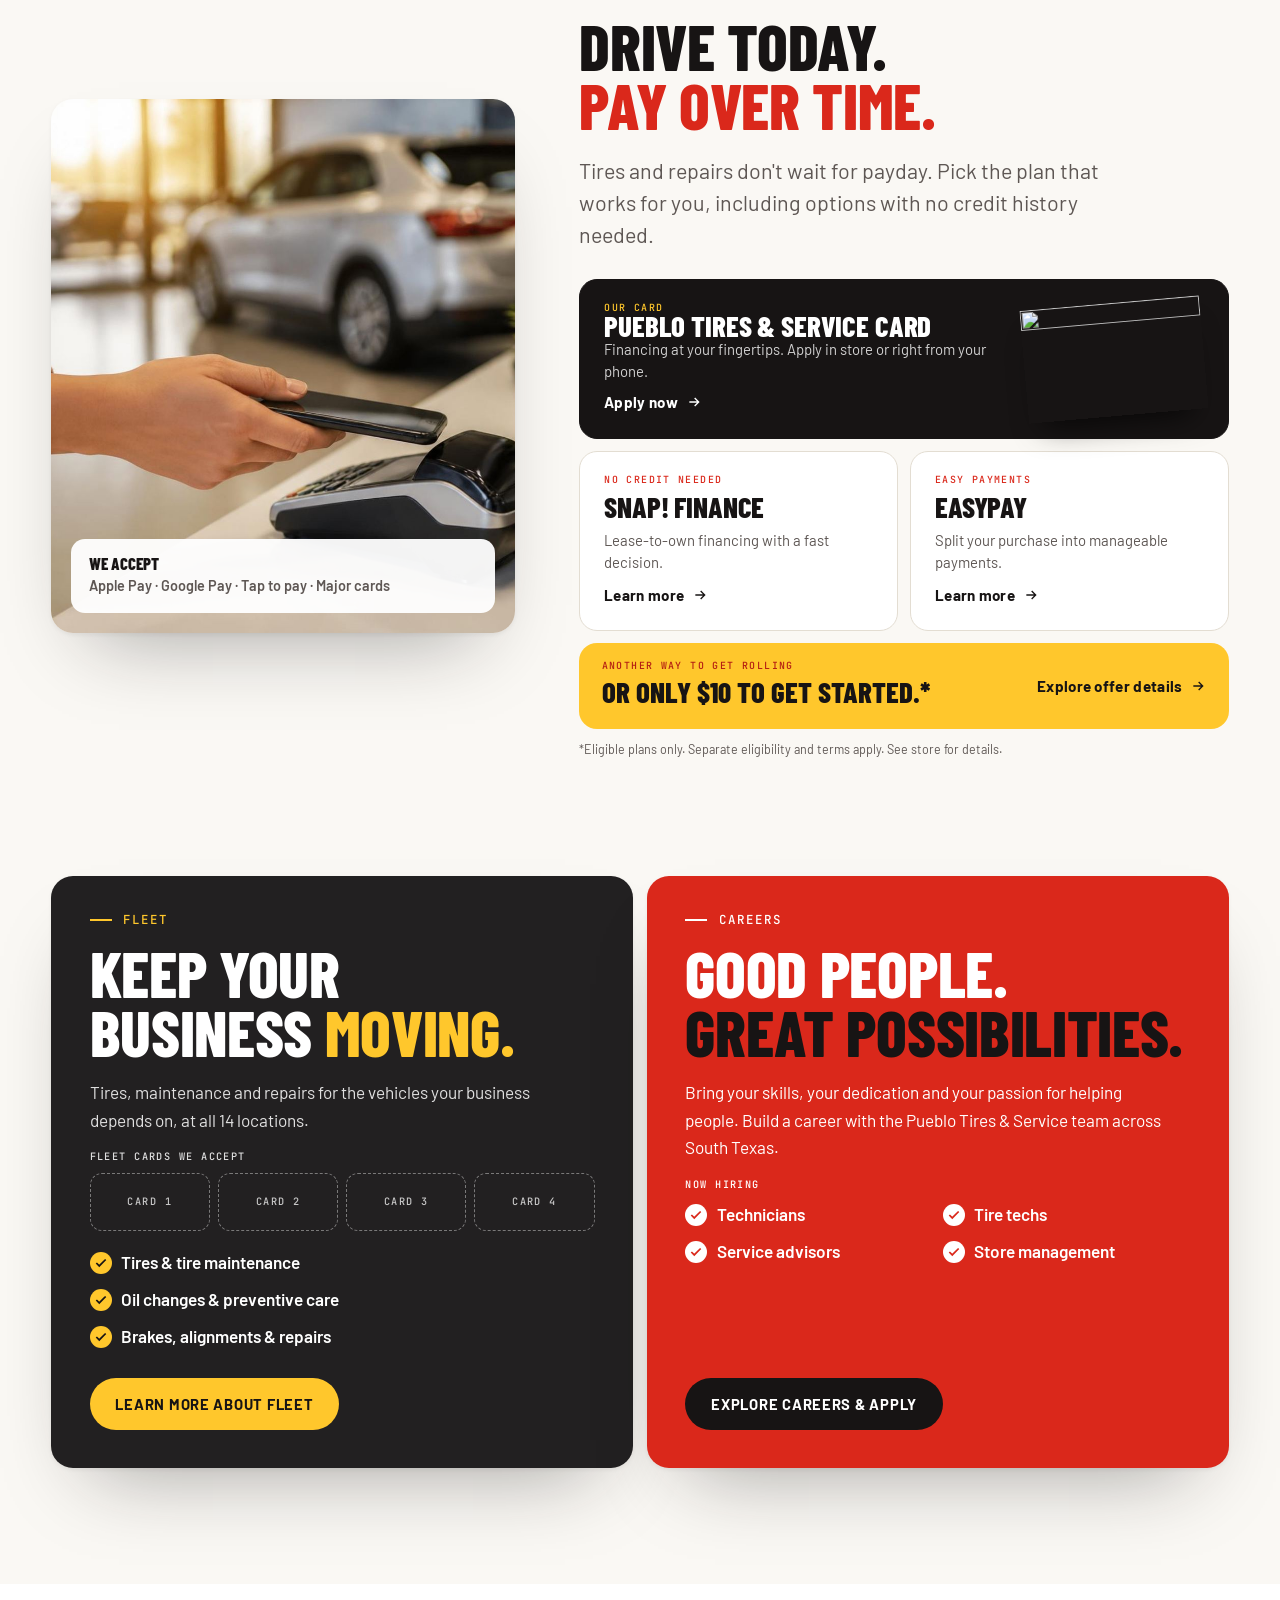
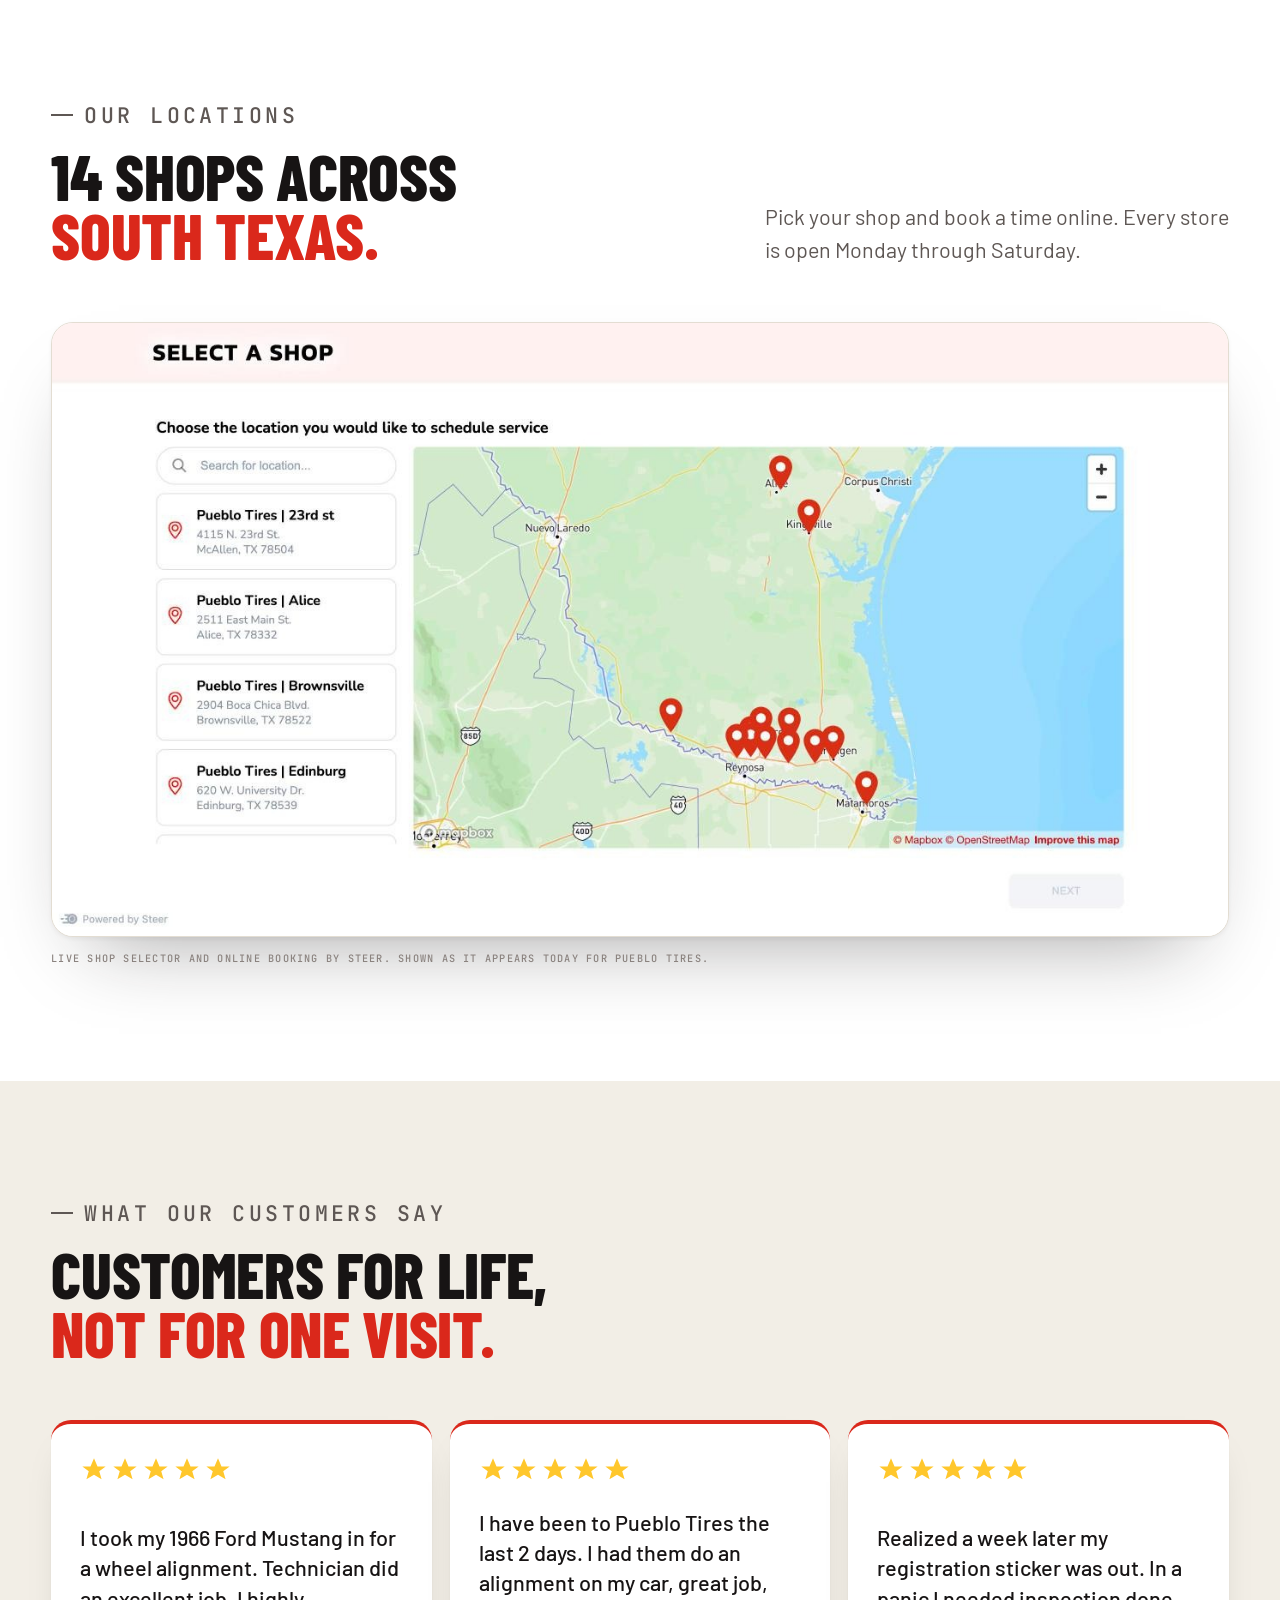
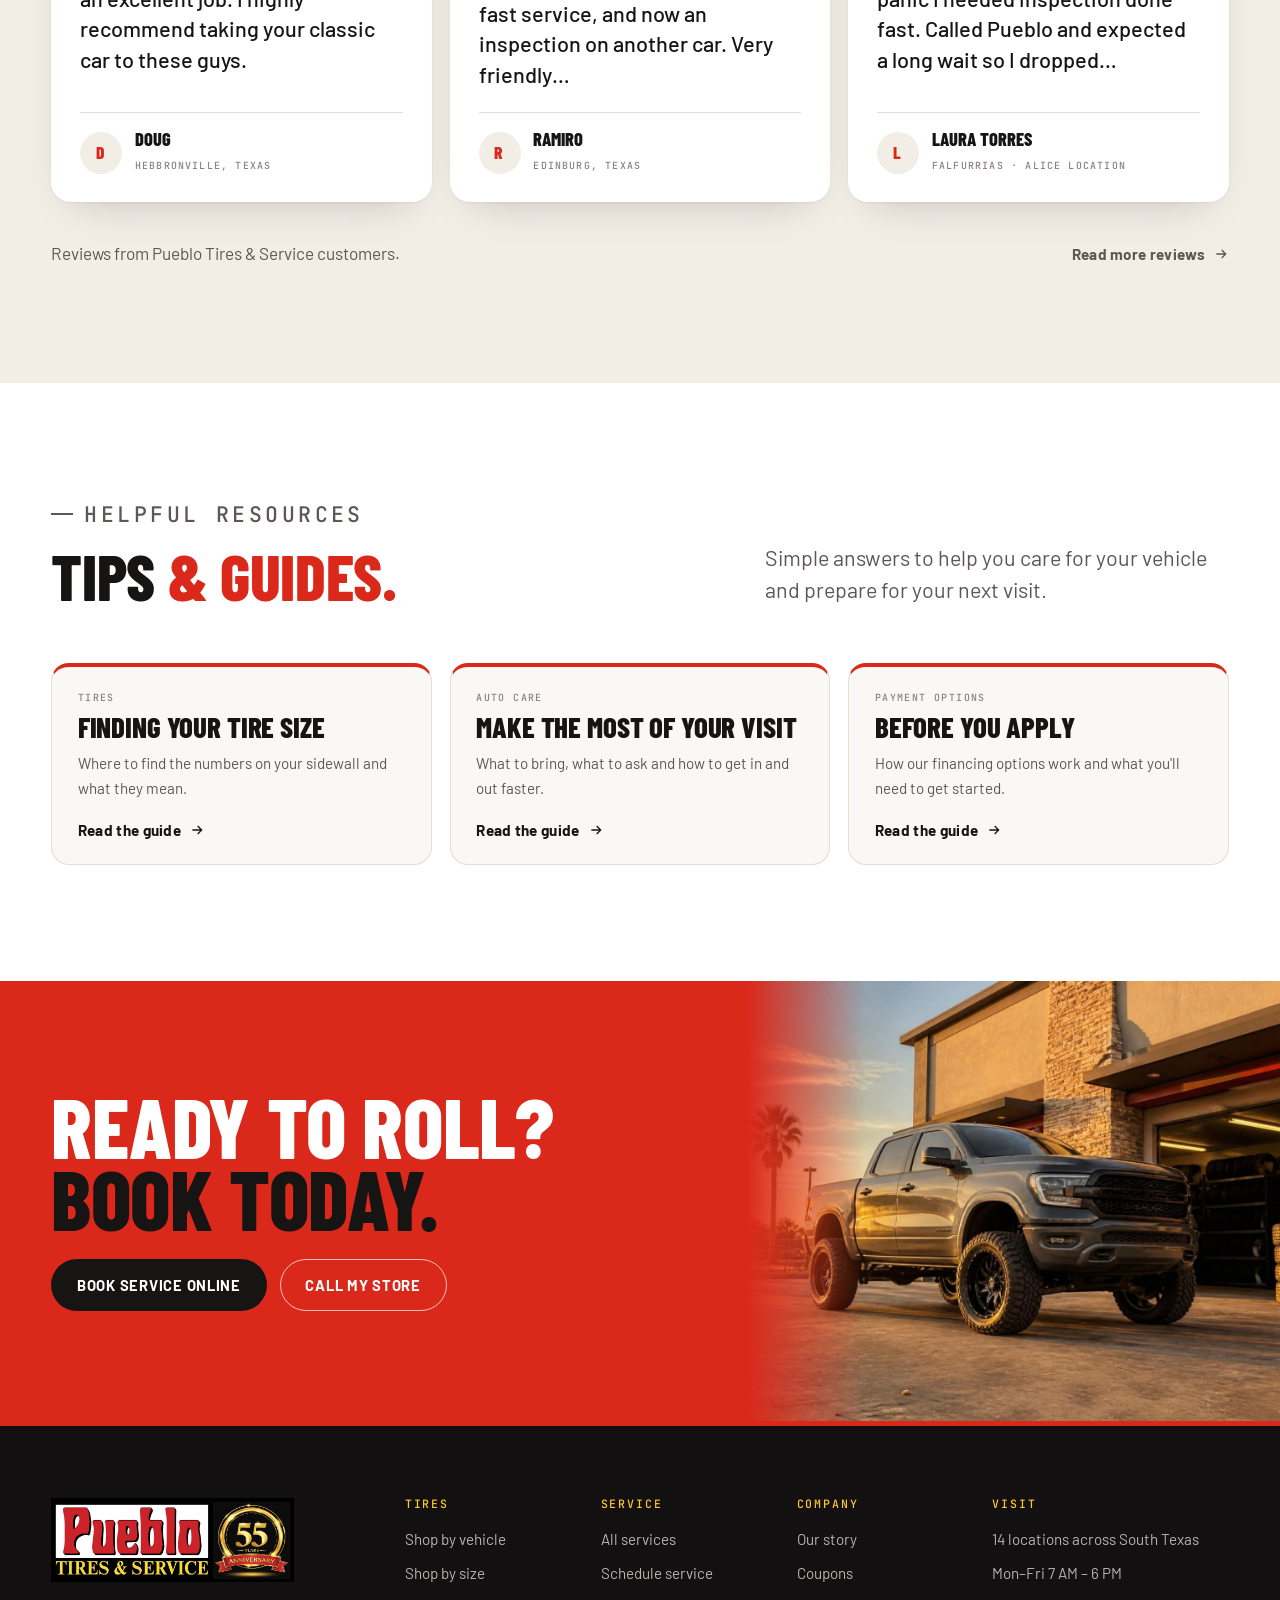
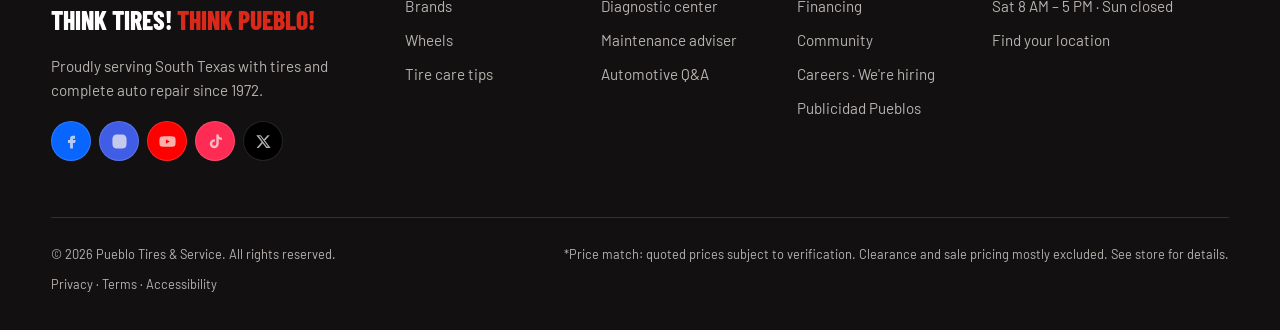
